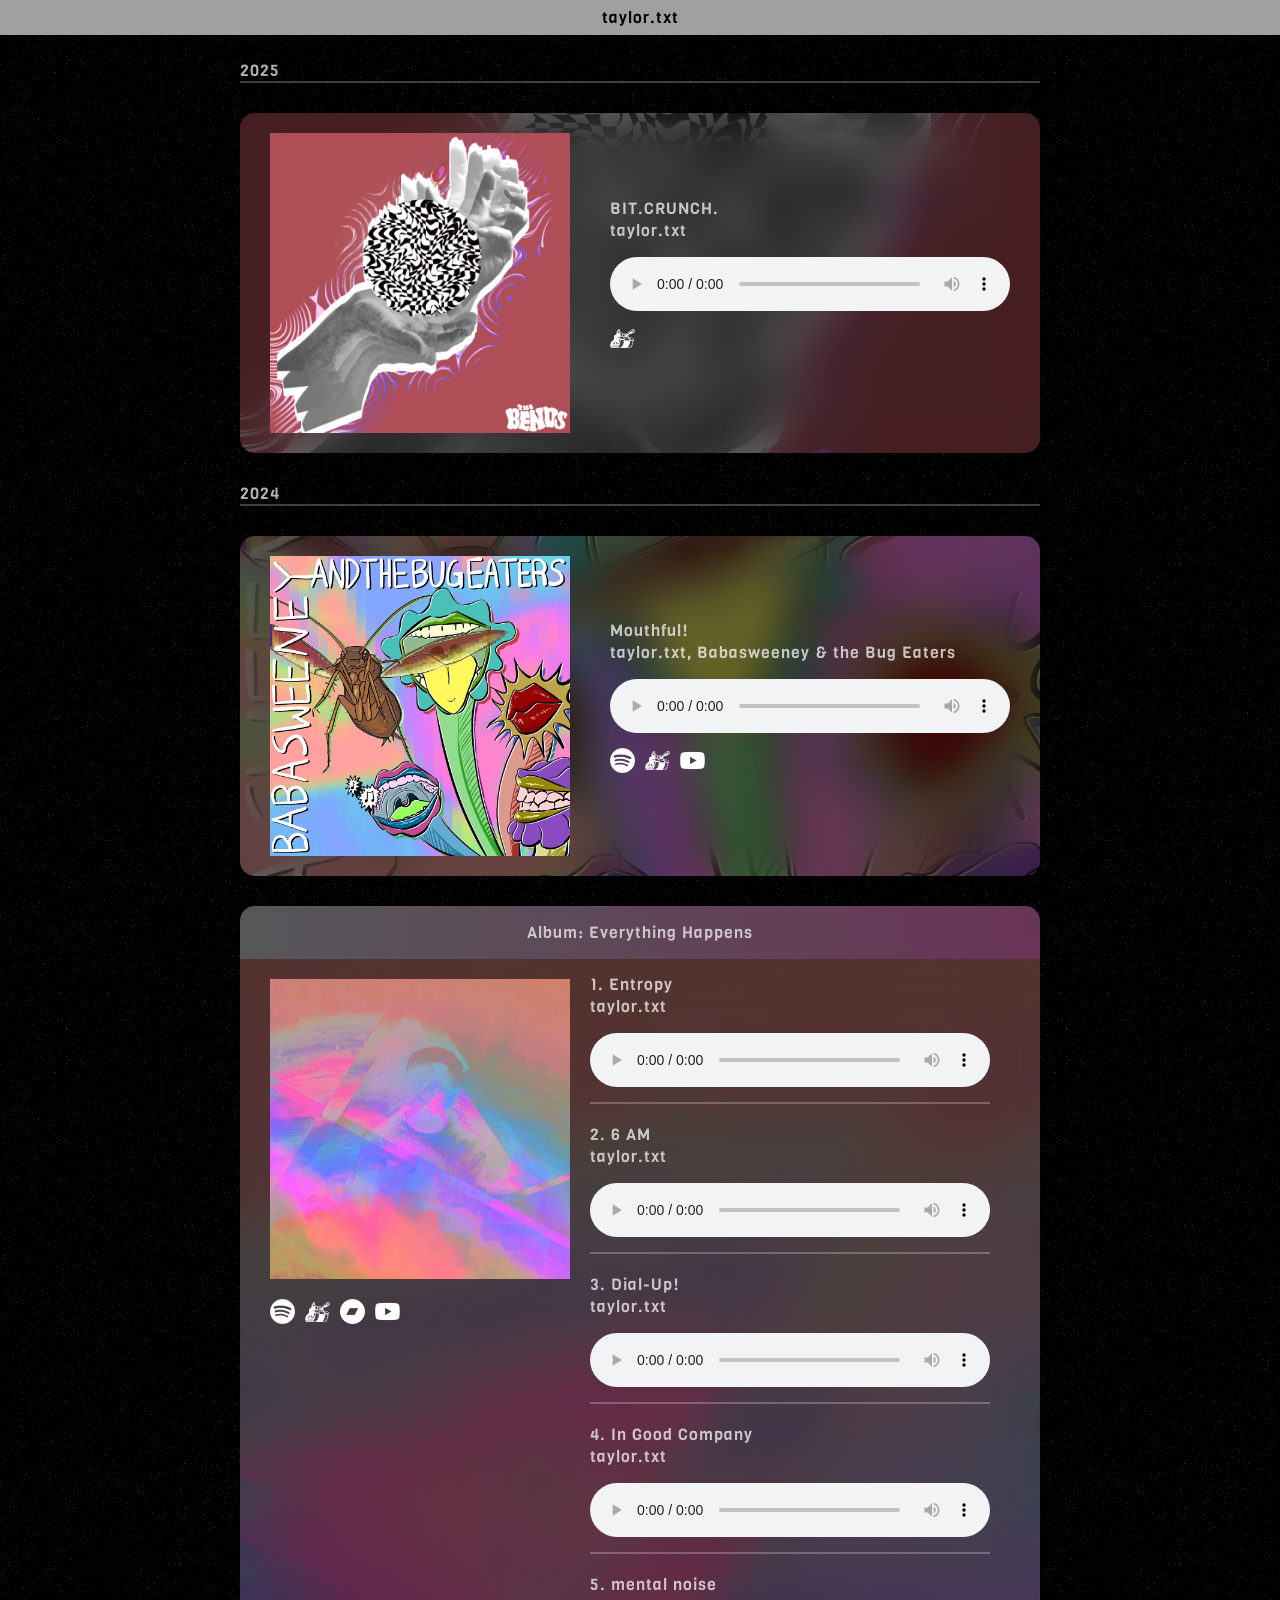
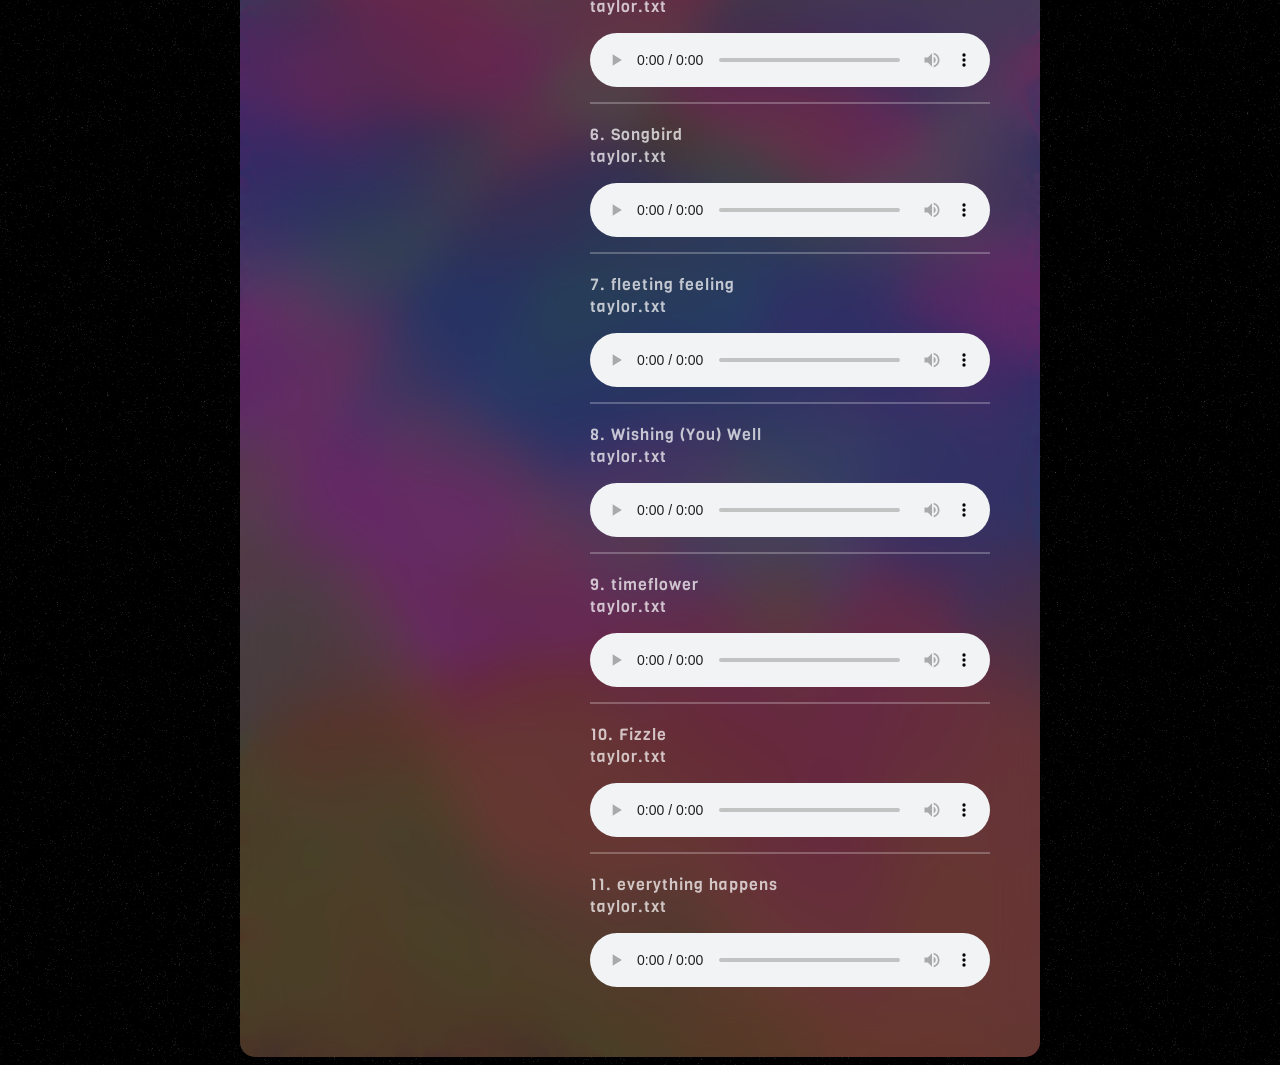
==== index.html @ 04b3d935 "Initial push" ====
<!DOCTYPE html>
<html>
  <head>
    <meta charset="utf-8">
    <title>taylor.txt</title>
    <link href="main.css" rel="stylesheet">
    <link rel="icon" href="images/roachcartoon.png" type="image/x-icon">
  </head>
  <body>
    <article class="header-style">
      <p class="header-text">taylor.txt</p>
    </article>
    <div class="container"></div>

    <div class="container">
      <article class="year-index">2025</article>
    </div>

    <div class="container">
      <article class="bitcrunch">
        <article class="blur">
          <article class="paragraph">
            <img src="images/The_Bends_orb_test_red.png" class="cover">
          </article>

          <article class="paragraph">
            <p class="paragraph-text">BIT.CRUNCH.</p>
            <p class="paragraph-text">taylor.txt</p>
            <audio controls class="audio-module">
              <source src="audio_examples/1463838_BITCRUNCH.mp3" type="audio/mpeg" >
              Your browser does not support the audio element.
            </audio>
            <article class="links">
              <a href="https://www.newgrounds.com/audio/listen/1463838"><img src="images/newgrounds.png" class="logo newgrounds"></a>
            </article>
          </article>
        </article>
      </article>
    </div>

    <div class="container">
      <article class="year-index">2024</article>
    </div>

    <div class="container">
      <article class="mouthful">
        <article class="blur">
          <article class="paragraph">
            <img src="images/babasweeny.png" class="cover">
          </article>

          <article class="paragraph">
            <p class="paragraph-text">Mouthful!</p>
            <p class="paragraph-text">taylor.txt, Babasweeney & the Bug Eaters</p>
            <audio controls class="audio-module">
              <source src="audio_examples/Mouthful.mp3" type="audio/mpeg" >
              Your browser does not support the audio element.
            </audio>
            <article class="links">
              <a href="https://open.spotify.com/track/1qKCwi9tAZkAjLVULuh86g?si=be2162e97aa0405a"><img src="images/spotify.png" class="logo"></a>
              <a href="https://www.newgrounds.com/audio/listen/1369835"><img src="images/newgrounds.png" class="logo newgrounds"></a>
              <a href="https://www.youtube.com/watch?v=sHS77WkV168&ab_channel=RoachBoarderProductions"><img src="images/youtube.png" class="logo"></a>
            </article>
          </article>
        </article>
      </article>
    </div>

    <div class="ac-container">
      <article class="everything-happens">
        <article class="light-blur">
          <p>Album: Everything Happens</p>
        </article>
        <article class="blur">
          <article>
            <article class="album-cover">
              <img src="images/everything happens.jpg" class="cover">
            </article>
            <article class="links">
              <a href="https://open.spotify.com/album/0vAtO4slXTKOozFwTltehq?si=IHJ-_UzASoK75sSZ0vxkoA"><img src="images/spotify.png" class="logo"></a>
              <a href="https://www.newgrounds.com/audio/listen/1317420"><img src="images/newgrounds.png" class="logo newgrounds"></a>
              <a href="https://taylor-txt.bandcamp.com/album/everything-happens"><img src="images/bandcamp.png" class="logo"></a>
              <a href="https://www.youtube.com/watch?v=dkNdezNLzds&list=OLAK5uy_kvpY8RTob9sV9rEingVXrX-GRbf1f-2v8&ab_channel=taylor.txt-Topic"><img src="images/youtube.png" class="logo"></a>
            </article>
          </article>

          <!-- Song 1 -->
          <article class="album-paragraph">
            <article class="album-song">
              <p class="paragraph-text">1. Entropy</p>
              <p class="paragraph-text">taylor.txt</p>
              <audio controls class="audio-module">
                <source src="audio_examples/1317420_Entropy(1).mp3" type="audio/mpeg" >
                Your browser does not support the audio element.
              </audio>
            </article>

            <!-- Song 2 -->
            <article class="album-song">
              <p class="paragraph-text">2. 6 AM</p>
              <p class="paragraph-text">taylor.txt</p>
              <audio controls class="audio-module">
                <source src="audio_examples/1369372_6-AM.mp3" type="audio/mpeg" >
                Your browser does not support the audio element.
              </audio>
            </article>

            <!-- Song 3 -->
            <article class="album-song">
              <p class="paragraph-text">3. Dial-Up!</p>
              <p class="paragraph-text">taylor.txt</p>
              <audio controls class="audio-module">
                <source src="audio_examples/1369373_Dial-Up.mp3" type="audio/mpeg" >
                Your browser does not support the audio element.
              </audio>
            </article>

            <!-- Song 4 -->
            <article class="album-song">
              <p class="paragraph-text">4. In Good Company</p>
              <p class="paragraph-text">taylor.txt</p>
              <audio controls class="audio-module">
                <source src="audio_examples/1369700_Songbird.mp3" type="audio/mpeg" >
                Your browser does not support the audio element.
              </audio>
            </article>

            <!-- Song 5 -->
            <article class="album-song">
              <p class="paragraph-text">5. mental noise</p>
              <p class="paragraph-text">taylor.txt</p>
              <audio controls class="audio-module">
                <source src="audio_examples/1369375_mental-noise.mp3" type="audio/mpeg" >
                Your browser does not support the audio element.
              </audio>
            </article>

            <!-- Song 6 -->
            <article class="album-song">
              <p class="paragraph-text">6. Songbird</p>
              <p class="paragraph-text">taylor.txt</p>
              <audio controls class="audio-module">
                <source src="audio_examples/1369700_Songbird.mp3" type="audio/mpeg" >
                Your browser does not support the audio element.
              </audio>
            </article>

            <!-- Song 7 -->
            <article class="album-song">
              <p class="paragraph-text">7. fleeting feeling</p>
              <p class="paragraph-text">taylor.txt</p>
              <audio controls class="audio-module">
                <source src="audio_examples/1369704_fleeting-feeling(1).mp3" type="audio/mpeg" >
                Your browser does not support the audio element.
              </audio>
            </article>

            <!-- Song 8 -->
            <article class="album-song">
              <p class="paragraph-text">8. Wishing (You) Well</p>
              <p class="paragraph-text">taylor.txt</p>
              <audio controls class="audio-module">
                <source src="audio_examples/1369709_Wishing-You-Well.mp3" type="audio/mpeg" >
                Your browser does not support the audio element.
              </audio>
            </article>

            <!-- Song 9 -->
            <article class="album-song">
              <p class="paragraph-text">9. timeflower</p>
              <p class="paragraph-text">taylor.txt</p>
              <audio controls class="audio-module">
                <source src="audio_examples/1369711_timeflower.mp3" type="audio/mpeg" >
                Your browser does not support the audio element.
              </audio>
            </article>

            <!-- Song 10 -->
            <article class="album-song">
              <p class="paragraph-text">10. Fizzle</p>
              <p class="paragraph-text">taylor.txt</p>
              <audio controls class="audio-module">
                <source src="audio_examples/1369714_Fizzle.mp3" type="audio/mpeg" >
                Your browser does not support the audio element.
              </audio>
            </article>

            <!-- Song 11 -->
            <article class="album-song-end">
              <p class="paragraph-text">11. everything happens</p>
              <p class="paragraph-text">taylor.txt</p>
              <audio controls class="audio-module">
                <source src="audio_examples/1369715_everything-happens(1).mp3" type="audio/mpeg" >
                Your browser does not support the audio element.
              </audio>
            </article>
          </article>
        </article>
      </article>
    </div>

  </body>

  <div id="audio-gradient-overlay" aria-hidden="true"></div>

  <!-- RAINBOW BG SCRIPT -->
  <script>
    (function () {
      const overlay = document.getElementById('audio-gradient-overlay');
      const players = Array.from(document.querySelectorAll('audio'));
      const playing = new Set();

      function update() {
        if (playing.size > 0) {
          document.body.classList.add('is-playing');
          overlay.classList.add('on');
        } else {
          document.body.classList.remove('is-playing');
          overlay.classList.remove('on');
        }
      }

      players.forEach(a => {
        a.addEventListener('play', () => {
          players.forEach(b => { if (b !== a && !b.paused) b.pause(); });
          playing.add(a);
          update();
        });
        a.addEventListener('playing', () => { playing.add(a); update(); });
        a.addEventListener('pause',   () => { playing.delete(a); update(); });
        a.addEventListener('ended',   () => { playing.delete(a); update(); });
        a.addEventListener('abort',   () => { playing.delete(a); update(); });
        a.addEventListener('emptied', () => { playing.delete(a); update(); });
      });
    }());
  </script>

  <!-- EQUALIZER SCRIPT -->
  <script>
    (function () {
      const players = Array.from(document.querySelectorAll('audio'));
      const graphs = new Map();

      players.forEach(a => {
        const host =
          a.closest('.album-song, .album-song-end') || a.closest('.blur');

        if (!host) return;

        const eq = document.createElement('div');
        eq.className = 'eq-stack';
        for (let i = 0; i < 5; i++) {
          const bar = document.createElement('div');
          bar.className = 'eq-bar';
          eq.appendChild(bar);
        }
        host.appendChild(eq);

        graphs.set(a, { eq, bars: Array.from(eq.children), raf: null });
      });

      function ensureGraph(audio) {
        const g = graphs.get(audio);
        if (!g) return null;
        if (g.ac) return g;

        const ac = new (window.AudioContext || window.webkitAudioContext)();
        const src = ac.createMediaElementSource(audio);
        const analyser = ac.createAnalyser();
        analyser.fftSize = 512;
        const data = new Uint8Array(analyser.frequencyBinCount);

        src.connect(analyser);
        analyser.connect(ac.destination);

        Object.assign(g, { ac, src, analyser, data, levels: new Float32Array(5).fill(0) });
        return g;
      }

      function bandRanges(binCount, sampleRate = 44100) {

        const hzPerBin = (sampleRate / 2) / binCount;
        const stops = [60, 250, 500, 2000, 6000, 16000];
        const idx = stops.map(hz => Math.min(binCount - 1, Math.max(0, Math.round(hz / hzPerBin))));
        const ranges = [];
        for (let i = 0; i < 5; i++) ranges.push([idx[i], idx[i + 1]]);
        return ranges;
      }

      function startEQ(audio) {
        graphs.forEach((g, a) => {
          if (a !== audio) stopEQ(a, true);
        });

        const g = ensureGraph(audio);
        if (!g) return;

        const { ac, analyser, data, eq, bars } = g;
        if (ac.state === 'suspended') ac.resume().catch(() => {});

        eq.classList.add('on');

        const ranges = bandRanges(analyser.frequencyBinCount, ac.sampleRate);
        const maxWidth = parseFloat(getComputedStyle(eq).width) || 160;

        cancelAnimationFrame(g.raf);
        const smooth = g.levels;

        function draw() {
          analyser.getByteFrequencyData(data);

          for (let i = 0; i < 5; i++) {
            const [s, e] = ranges[i];
            let sum = 0;
            for (let k = s; k < e; k++) sum += data[k];
            const avg = sum / Math.max(1, (e - s));
            const level = avg / 255;

            const smoothed = smooth[i] = smooth[i] * 0.8 + level * 0.2;
            bars[i].style.width = (smoothed * maxWidth) + 'px';
          }

          g.raf = requestAnimationFrame(draw);
        }

        draw();
      }

      function stopEQ(audio, soft = false) {
        const g = graphs.get(audio);
        if (!g) return;
        cancelAnimationFrame(g.raf);
        g.raf = null;

        if (soft) {
          g.bars.forEach(b => { b.style.transition = 'width .2s ease'; b.style.width = '0px'; });
          setTimeout(() => g.bars.forEach(b => (b.style.transition = '')), 220);
        } else {
          g.bars.forEach(b => (b.style.width = '0px'));
        }
        g.eq.classList.remove('on');
      }

      players.forEach(a => {
        a.addEventListener('play', () => startEQ(a));
        a.addEventListener('playing', () => startEQ(a));
        a.addEventListener('pause', () => stopEQ(a, true));
        a.addEventListener('ended', () => stopEQ(a, true));
        a.addEventListener('abort', () => stopEQ(a, true));
        a.addEventListener('emptied', () => stopEQ(a, true));
      });
    })();
  </script>
</html>
---- main.css ----
@font-face {
  font-family: "VigaRegular";
  src: url('fonts/Viga-Regular.ttf') format('truetype');
  font-weight: normal;
  font-style: normal;
}

body {
  background-image: url('images/noise-big.png');
  font-family: "VigaRegular", sans-serif;
  font-weight: 400;
  font-style: bold;
  letter-spacing: 1px;
}

audio {
  width: 400px;
}

.header-style {
  background-image: linear-gradient(90deg,rgb(160, 160, 160), rgb(160, 160, 160));
  position: fixed;
  z-index: 1;
  display: flex;
  flex-direction: column;
  justify-content: center;
  align-items: center;
  width: 100vw;
  height: 35px;
  margin-left: -8px;
  margin-top: -30px;
}

.year-index {
  color: rgba(255,255,255,0.7);
  width: 75%;
  max-width: 800px;
  border-bottom: 2px solid rgba(255, 255, 255, 0.247);
}

.container {
  margin-top: 30px;
  width: 100%;
  display: flex;
  justify-content: center;
  align-items: center;
}

.mouthful {
  background:
    linear-gradient(rgba(0, 0, 0, 0.6), rgba(0, 0, 0, 0.6)),
    url('images/babasweeny.png');
  background-size: cover;
  background-position-y: 50%;
  width: 75%;
  max-width: 800px;
  border-radius: 15px;
  transition: background 0.5s ease;
}

.mouthful:hover {
  background: linear-gradient(rgba(0, 0, 0, 0.9), rgba(0, 0, 0, 0.9)),;
}

.bitcrunch {
  background:
    linear-gradient(rgba(0, 0, 0, 0.6), rgba(0, 0, 0, 0.6)),
    url('images/The_Bends_orb_test_red.png');
  background-size: cover;
  background-position-y: 50%;
  width: 75%;
  max-width: 800px;
  border-radius: 15px;
}

.bitcrunch:hover {
  background:
    linear-gradient(rgba(0, 0, 0, 0.8), rgba(0, 0, 0, 0.8)),
}

.everything-happens {
  background:
    linear-gradient(rgba(0, 0, 0, 0.6), rgba(0, 0, 0, 0.6)),
    url('images/everything\ happens.jpg');
  background-size: cover;
  background-position-y: 50%;
  width: 75%;
  max-width: 800px;
  border-radius: 15px;
}

.blur {
  backdrop-filter: blur(20px);
  padding-left: 30px;
  padding-right: 30px;
  display: flex;
  justify-content: center;
  border: 0px;
  border-radius: 15px;
}

.light-blur {
  background:
    linear-gradient(90deg,rgba(103, 237, 255, 0.2), rgba(200, 62, 255, 0.2));
  backdrop-filter: blur(20px);
  padding-left: 30px;
  padding-right: 30px;
  display: flex;
  justify-content: center;
  align-items: center;
  color: rgba(255,255,255,0.7);
  border: 0px;
  border-top-left-radius: 15px;
  border-top-right-radius: 15px;
}

.paragraph {
  margin: 20px;
  display: flex;
  flex-direction:column;
  justify-content: center;
}

.ac-container {
  margin-top: 30px;
  width: 100%;
  display: flex;
  justify-content: center;
}

.album-paragraph {
  margin: 20px;
  margin-top: 30px;
  display: flex;
  flex-direction: column;
}

.album-song {
  border-bottom: 2px solid rgba(255, 255, 255, 0.247);
  padding-bottom: 10px;
  margin-bottom: 35px;
}

.album-song-end {
  padding-bottom: 10px;
  margin-bottom: 35px;
}

.album-cover {
  margin-top: 20px;
  align-items: flex-start;
}

.cover {
  width: 300px;
  height: 300px;
}

.paragraph-text {
  margin-top: -15px;
  color: rgba(255, 255, 255, 0.719);
}

.header-text {
  color: black;
}

.links {
  display: flex;
  flex-direction: row;
}

.logo {
  margin-top: 15px;
  margin-right: 10px;
  width: 25px;
}

.newgrounds {
  margin-top: 18px;
}

#audio-gradient-overlay {
  --period: 3600px;
  position: fixed;
  inset: 0;
  pointer-events: none;
  z-index: -1;
  opacity: 0;
  transition: opacity 1s ease;
  mix-blend-mode: normal;

  background: repeating-linear-gradient(
    to left,
    hsla(  0, 100%, 60%, 0.15)    0px,
    hsla( 10, 100%, 60%, 0.15)  100px,
    hsla( 20, 100%, 60%, 0.15)  200px,
    hsla( 30, 100%, 60%, 0.15)  300px,
    hsla( 40, 100%, 60%, 0.15)  400px,
    hsla( 50, 100%, 60%, 0.15)  500px,
    hsla( 60, 100%, 60%, 0.15)  600px,
    hsla( 70, 100%, 60%, 0.15)  700px,
    hsla( 80, 100%, 60%, 0.15)  800px,
    hsla( 90, 100%, 60%, 0.15)  900px,
    hsla(100, 100%, 60%, 0.15) 1000px,
    hsla(110, 100%, 60%, 0.15) 1100px,
    hsla(120, 100%, 60%, 0.15) 1200px,
    hsla(130, 100%, 60%, 0.15) 1300px,
    hsla(140, 100%, 60%, 0.15) 1400px,
    hsla(150, 100%, 60%, 0.15) 1500px,
    hsla(160, 100%, 60%, 0.15) 1600px,
    hsla(170, 100%, 60%, 0.15) 1700px,
    hsla(180, 100%, 60%, 0.15) 1800px,
    hsla(190, 100%, 60%, 0.15) 1900px,
    hsla(200, 100%, 60%, 0.15) 2000px,
    hsla(210, 100%, 60%, 0.15) 2100px,
    hsla(220, 100%, 65%, 0.15) 2200px,
    hsla(230, 100%, 65%, 0.15) 2300px,
    hsla(240, 100%, 65%, 0.15) 2400px,
    hsla(250, 100%, 65%, 0.15) 2500px,
    hsla(260, 100%, 65%, 0.15) 2600px,
    hsla(270, 100%, 65%, 0.15) 2700px,
    hsla(280, 100%, 65%, 0.15) 2800px,
    hsla(290, 100%, 65%, 0.15) 2900px,
    hsla(300, 100%, 65%, 0.15) 3000px,
    hsla(310, 100%, 65%, 0.15) 3100px,
    hsla(320, 100%, 65%, 0.15) 3200px,
    hsla(330, 100%, 65%, 0.15) 3300px,
    hsla(340, 100%, 60%, 0.15) 3400px,
    hsla(350, 100%, 60%, 0.15) 3500px,
    hsla(  0, 100%, 60%, 0.15) 3600px
  );

  background-size: var(--period) 100%;
  background-position: 0 50%;
  animation: rainbow-slide 12s linear infinite paused;
}

#audio-gradient-overlay.on {
  opacity: .5;
  animation-play-state: running;
}

@keyframes rainbow-slide {
  from { background-position: 0 50%; }
  to   { background-position: calc(1 * var(--period)) 50%; }
}

.blur,
.album-song,
.album-song-end {
  position: relative;
}

.album-song .eq-stack,
.album-song-end .eq-stack {
  right: -190px;
  top: 50%;
  transform: translateY(-50%);
  width: 140px;
}

.eq-stack {
  position: absolute;
  right: -160px;
  top: 50%;
  transform: translateY(-50%);
  display: flex;
  flex-direction: column;
  gap: 8px;
  width: 160px;
  pointer-events: none;
  opacity: 0;
  transition: opacity .3s ease;
}
.eq-stack.on { opacity: 1; }

.eq-bar {
  height: 8px;
  width: 0;
  border-top-right-radius: 999px;
  border-bottom-right-radius: 999px;
  background: rgba(255,255,255,0.4);
  box-shadow: 0 0 8px rgba(255,255,255,.15);
}
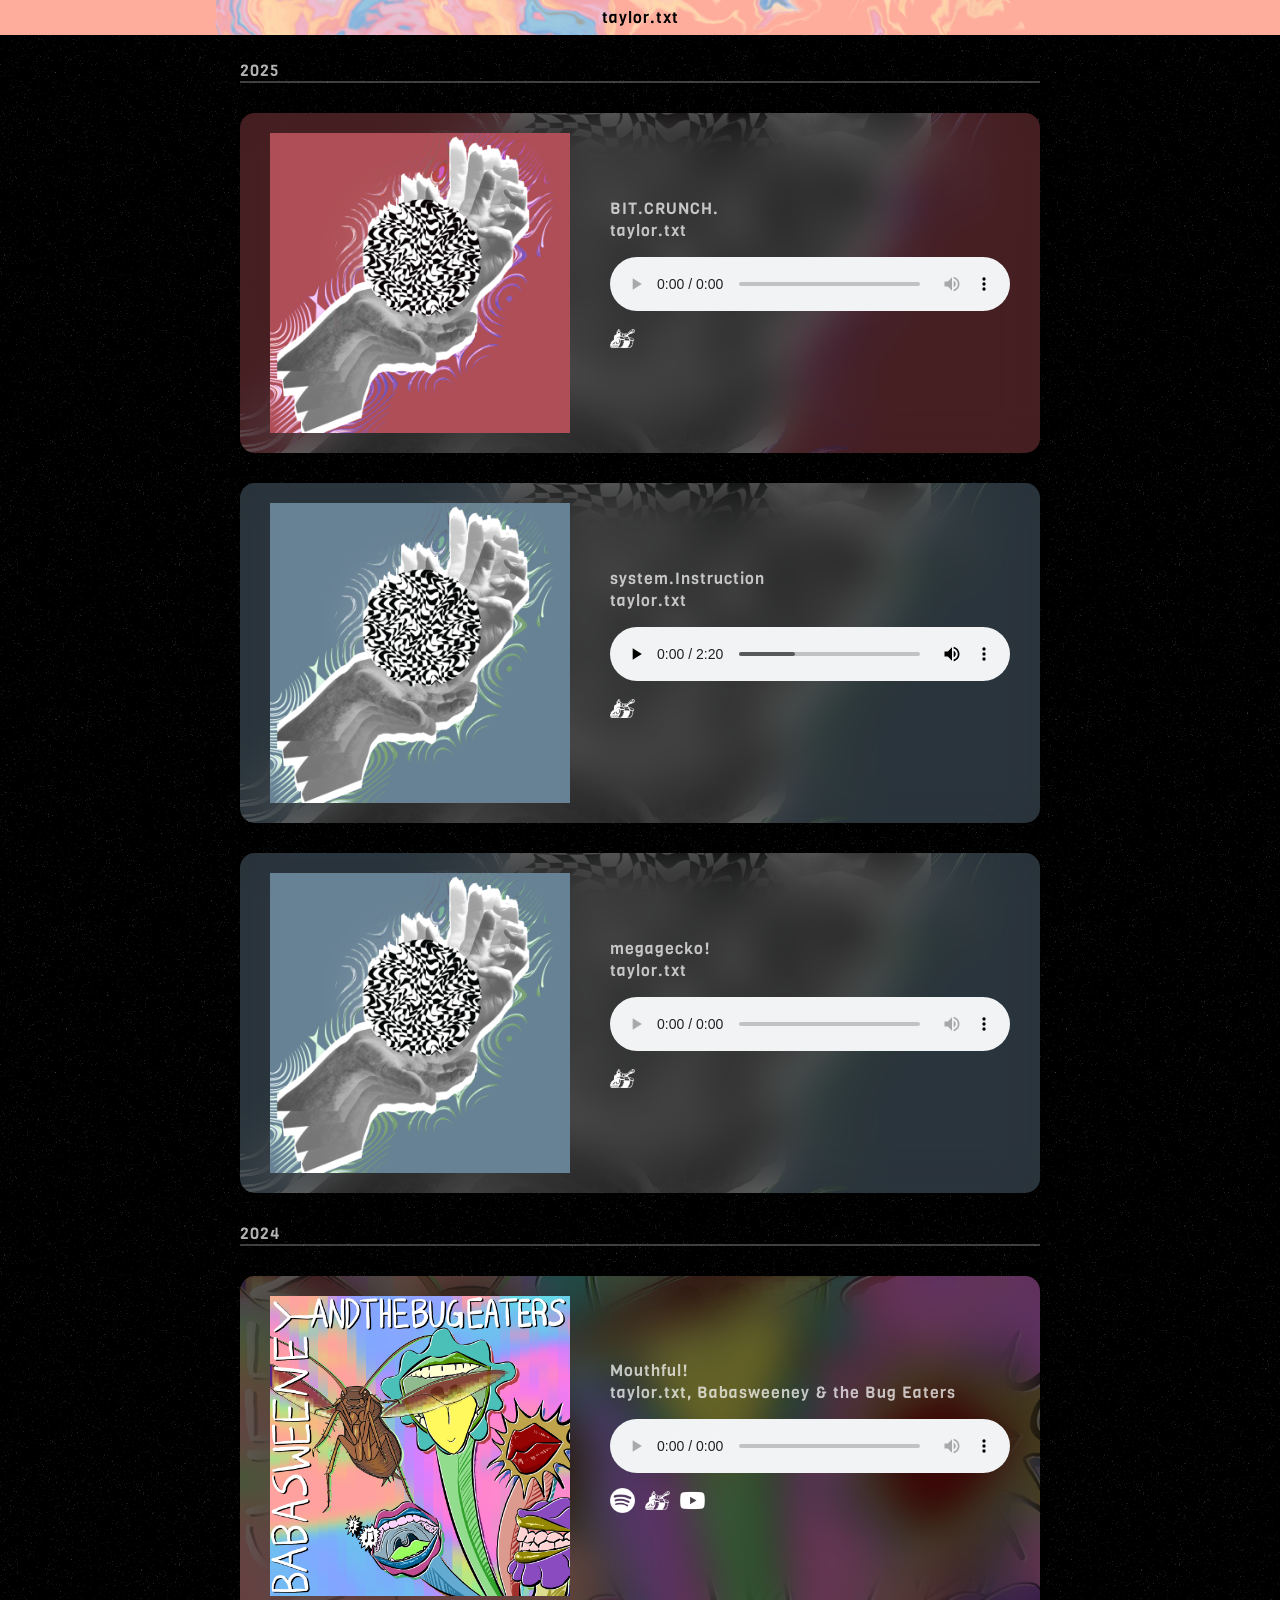
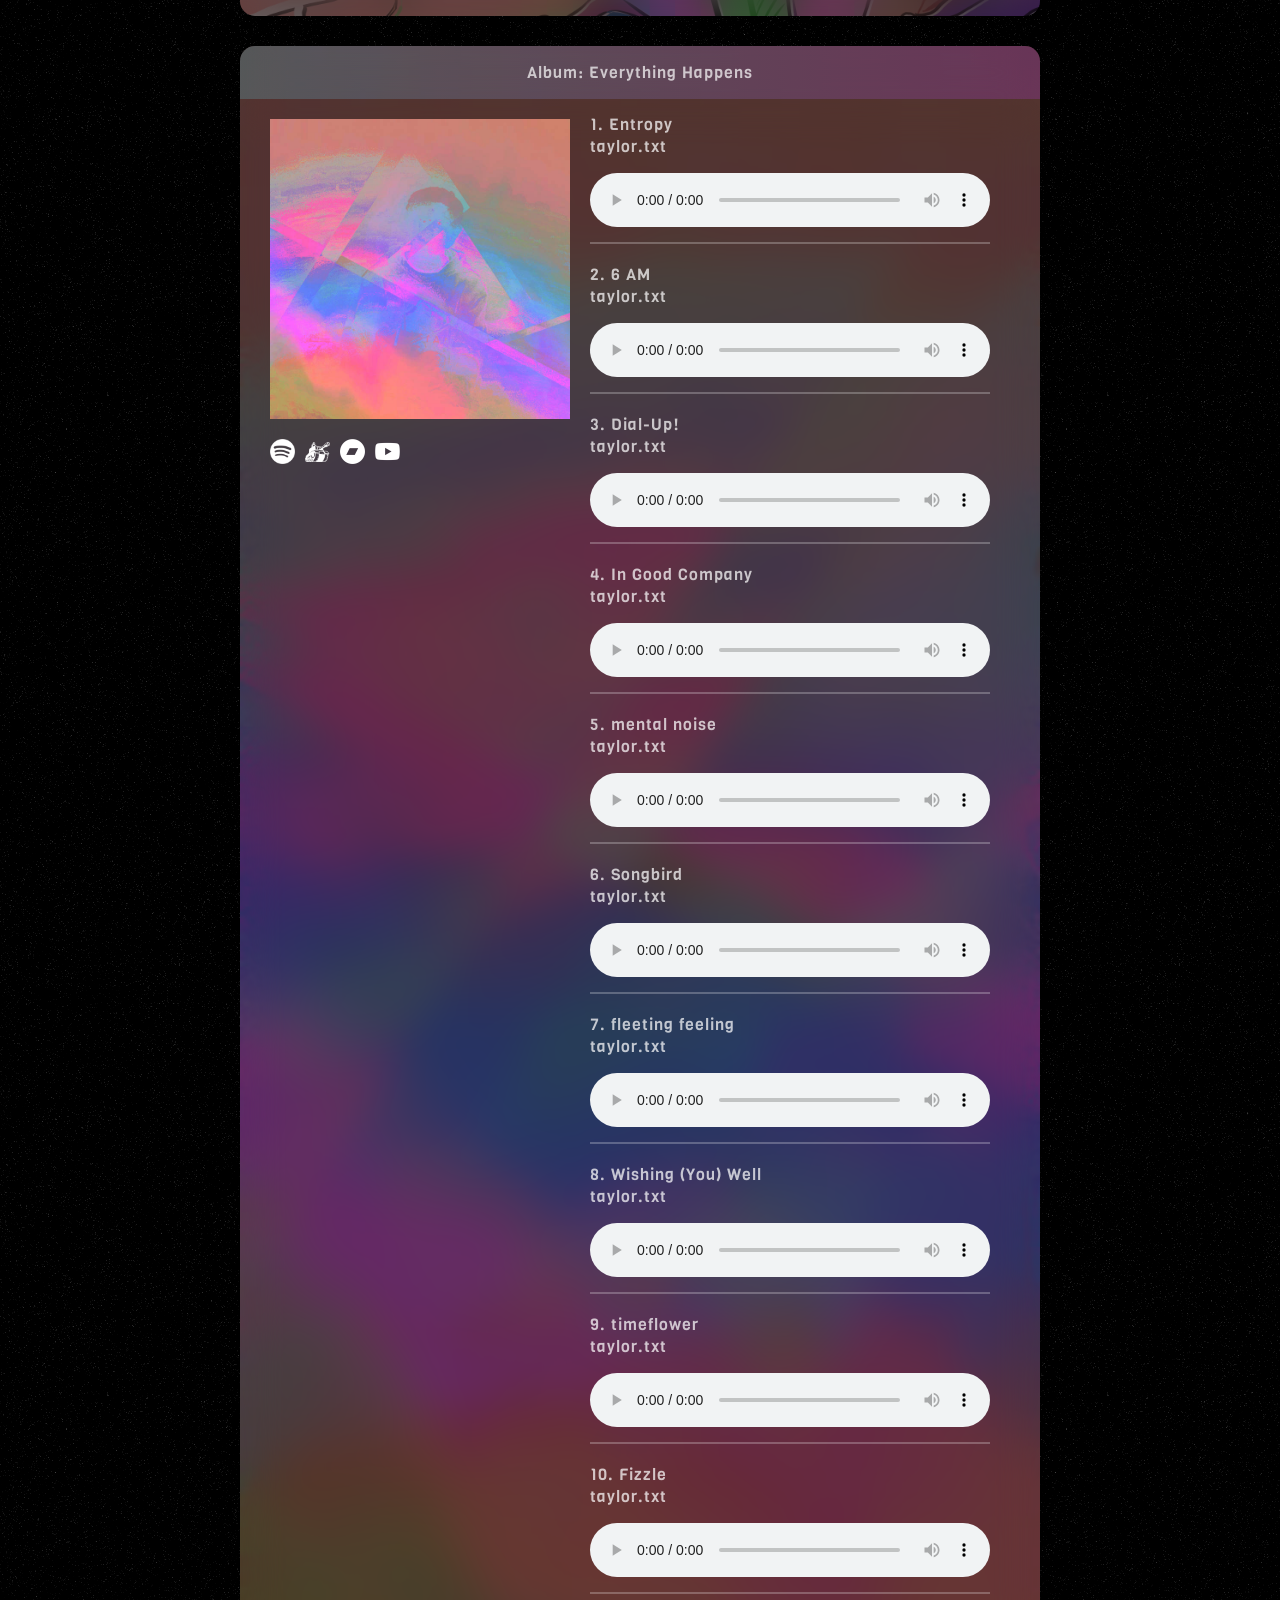
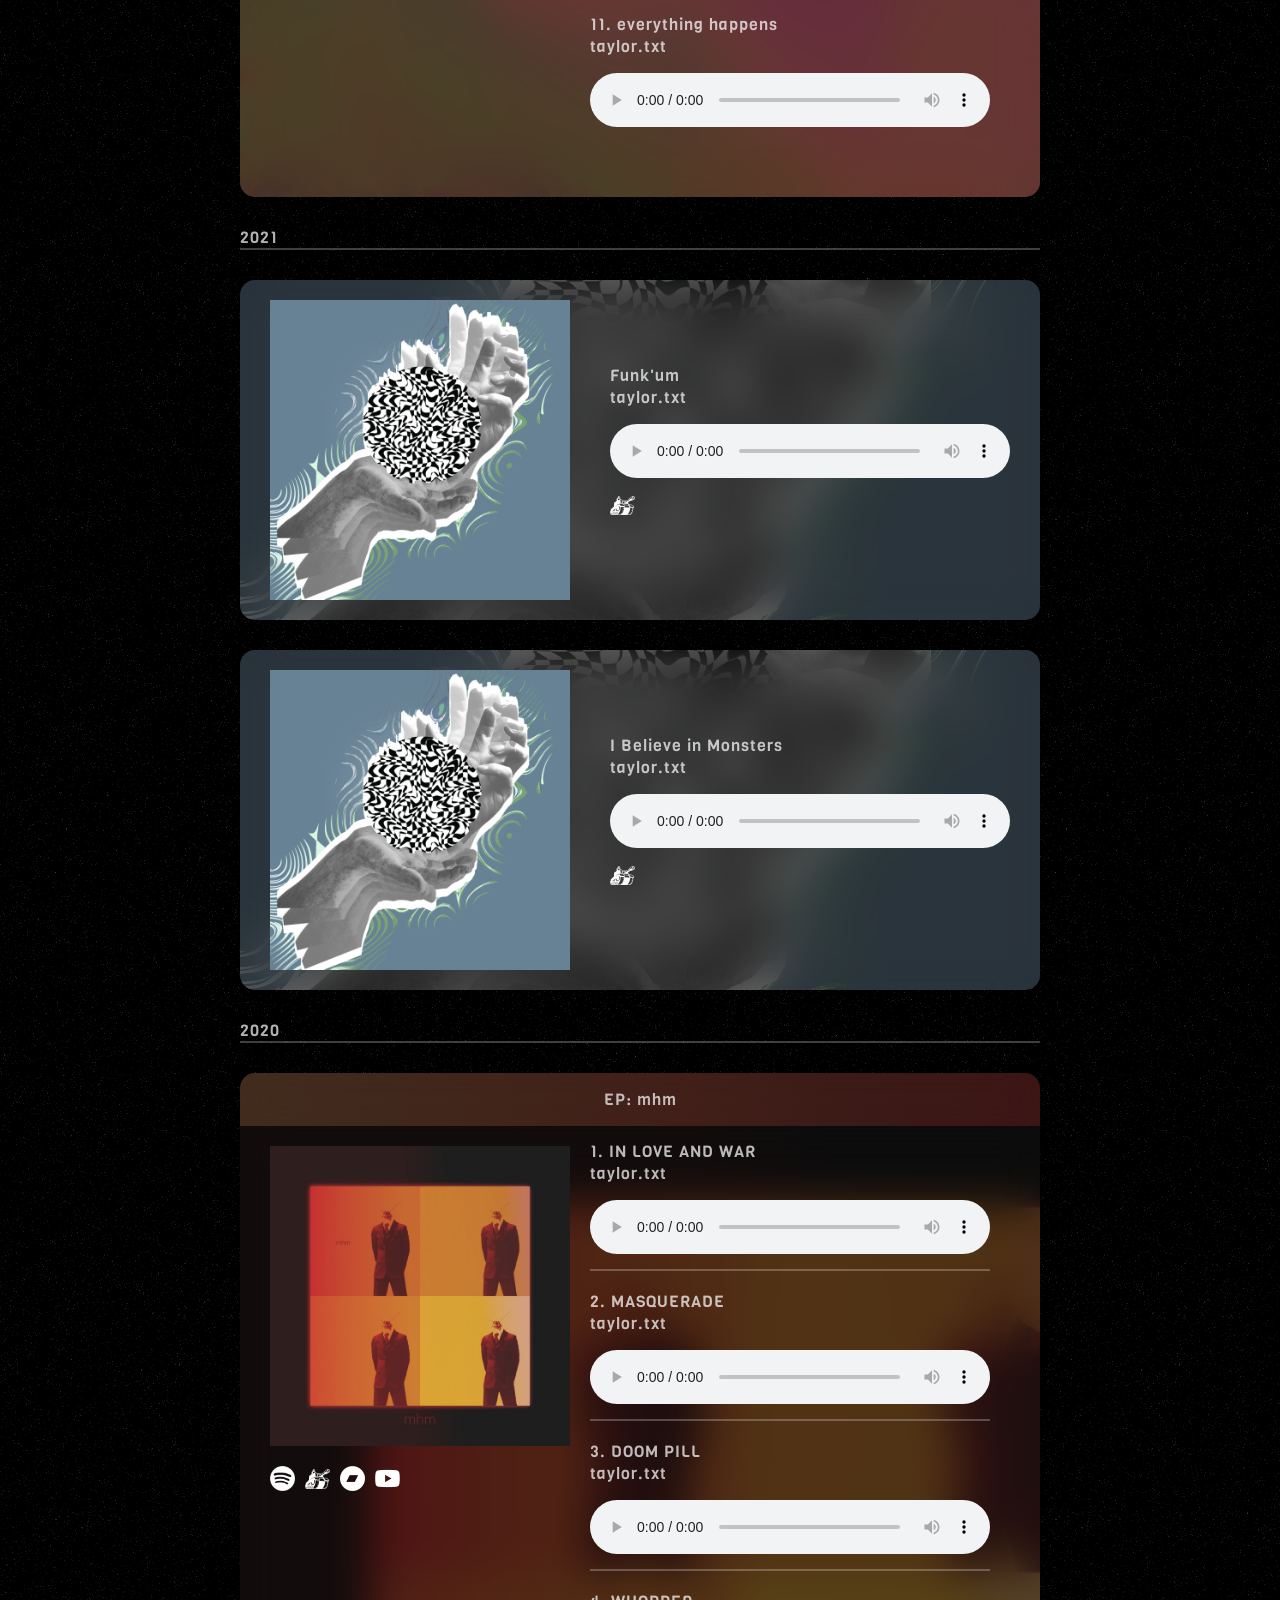
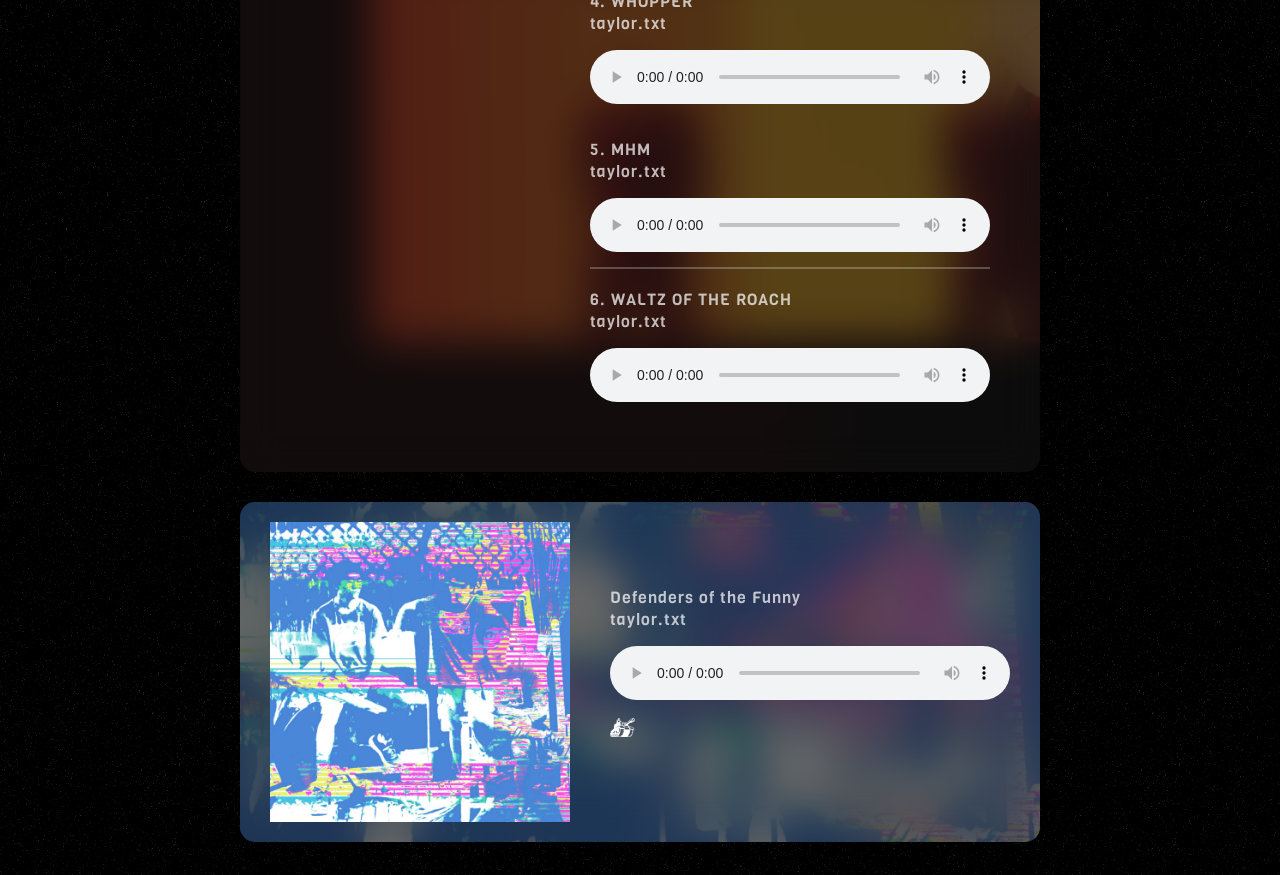
==== commit 034bba80: "finished adding songs" ====
--- a/index.html
+++ b/index.html
@@ -39,6 +39,50 @@
     </div>
 
     <div class="container">
+      <article class="system-instruction">
+        <article class="blur">
+          <article class="paragraph">
+            <img src="images/The_Bends_orb_test.png" class="cover">
+          </article>
+
+          <article class="paragraph">
+            <p class="paragraph-text">system.Instruction</p>
+            <p class="paragraph-text">taylor.txt</p>
+            <audio controls class="audio-module">
+              <source src="audio_examples/1455423_systemInstruction-NGUAC-20.mp3" type="audio/mpeg" >
+              Your browser does not support the audio element.
+            </audio>
+            <article class="links">
+              <a href="https://www.newgrounds.com/audio/listen/1455423"><img src="images/newgrounds.png" class="logo newgrounds"></a>
+            </article>
+          </article>
+        </article>
+      </article>
+    </div>
+
+    <div class="container">
+      <article class="megagecko">
+        <article class="blur">
+          <article class="paragraph">
+            <img src="images/The_Bends_orb_test.png" class="cover">
+          </article>
+
+          <article class="paragraph">
+            <p class="paragraph-text">megagecko!</p>
+            <p class="paragraph-text">taylor.txt</p>
+            <audio controls class="audio-module">
+              <source src="audio_examples/1407292_megagecko.mp3" type="audio/mpeg" >
+              Your browser does not support the audio element.
+            </audio>
+            <article class="links">
+              <a href="https://www.newgrounds.com/audio/listen/1407292"><img src="images/newgrounds.png" class="logo newgrounds"></a>
+            </article>
+          </article>
+        </article>
+      </article>
+    </div>
+
+    <div class="container">
       <article class="year-index">2024</article>
     </div>
 
@@ -68,7 +112,7 @@
 
     <div class="ac-container">
       <article class="everything-happens">
-        <article class="light-blur">
+        <article class="light-blur-eh">
           <p>Album: Everything Happens</p>
         </article>
         <article class="blur">
@@ -193,6 +237,163 @@
                 <source src="audio_examples/1369715_everything-happens(1).mp3" type="audio/mpeg" >
                 Your browser does not support the audio element.
               </audio>
+            </article>
+          </article>
+        </article>
+      </article>
+    </div>
+
+    <div class="container">
+      <article class="year-index">2021</article>
+    </div>
+
+    <div class="container">
+      <article class="system-instruction">
+        <article class="blur">
+          <article class="paragraph">
+            <img src="images/The_Bends_orb_test.png" class="cover">
+          </article>
+
+          <article class="paragraph">
+            <p class="paragraph-text">Funk'um</p>
+            <p class="paragraph-text">taylor.txt</p>
+            <audio controls class="audio-module">
+              <source src="audio_examples/1074618_Funkum.mp3" type="audio/mpeg" >
+              Your browser does not support the audio element.
+            </audio>
+            <article class="links">
+              <a href="https://www.newgrounds.com/audio/listen/1074618"><img src="images/newgrounds.png" class="logo newgrounds"></a>
+            </article>
+          </article>
+        </article>
+      </article>
+    </div>
+
+    <div class="container">
+      <article class="system-instruction">
+        <article class="blur">
+          <article class="paragraph">
+            <img src="images/The_Bends_orb_test.png" class="cover">
+          </article>
+
+          <article class="paragraph">
+            <p class="paragraph-text">I Believe in Monsters</p>
+            <p class="paragraph-text">taylor.txt</p>
+            <audio controls class="audio-module">
+              <source src="audio_examples/1067498_I-Believe-in-Monsters.mp3" type="audio/mpeg" >
+              Your browser does not support the audio element.
+            </audio>
+            <article class="links">
+              <a href="https://www.newgrounds.com/audio/listen/1067498"><img src="images/newgrounds.png" class="logo newgrounds"></a>
+            </article>
+          </article>
+        </article>
+      </article>
+    </div>
+
+    <div class="container">
+      <article class="year-index">2020</article>
+    </div>
+
+    <div class="ac-container">
+      <article class="mhm">
+        <article class="light-blur-mhm">
+          <p>EP: mhm</p>
+        </article>
+        <article class="blur">
+          <article>
+            <article class="album-cover">
+              <img src="images/mhm.jpg" class="cover">
+            </article>
+            <article class="links">
+              <a href="https://open.spotify.com/album/3uSZ3JoBhIsfV3m5Zqygrp?si=gCegRIbuSWepjzy8C--ZlA"><img src="images/spotify.png" class="logo"></a>
+              <a href="https://www.newgrounds.com/audio/listen/934054"><img src="images/newgrounds.png" class="logo newgrounds"></a>
+              <a href="https://taylor-txt.bandcamp.com/album/mhm"><img src="images/bandcamp.png" class="logo"></a>
+              <a href="www.youtube.com/watch?v=AVcmy2VKDG0&list=OLAK5uy_laum6QFuE2WOdC3O7ubmOfNHQCNFpkUa0&ab_channel=taylor.txt-Topic"><img src="images/youtube.png" class="logo"></a>
+            </article>
+          </article>
+
+          <!-- Song 1 -->
+          <article class="album-paragraph">
+            <article class="album-song">
+              <p class="paragraph-text">1. IN LOVE AND WAR</p>
+              <p class="paragraph-text">taylor.txt</p>
+              <audio controls class="audio-module">
+                <source src="audio_examples/934054_IN-LOVE-AND-WAR.mp3" type="audio/mpeg" >
+                Your browser does not support the audio element.
+              </audio>
+            </article>
+
+            <!-- Song 2 -->
+            <article class="album-song">
+              <p class="paragraph-text">2. MASQUERADE</p>
+              <p class="paragraph-text">taylor.txt</p>
+              <audio controls class="audio-module">
+                <source src="audio_examples/916723_MASQUERADE.mp3" type="audio/mpeg" >
+                Your browser does not support the audio element.
+              </audio>
+            </article>
+
+            <!-- Song 3 -->
+            <article class="album-song">
+              <p class="paragraph-text">3. DOOM PILL</p>
+              <p class="paragraph-text">taylor.txt</p>
+              <audio controls class="audio-module">
+                <source src="audio_examples/916275_DOOM-PILL.mp3" type="audio/mpeg" >
+                Your browser does not support the audio element.
+              </audio>
+            </article>
+
+            <!-- Song 4 -->
+            <article class="album-song-end">
+              <p class="paragraph-text">4. WHOPPER</p>
+              <p class="paragraph-text">taylor.txt</p>
+              <audio controls class="audio-module">
+                <source src="audio_examples/904641_Hamburger-Song-Remix.mp3" type="audio/mpeg" >
+                Your browser does not support the audio element.
+              </audio>
+            </article>
+
+            <!-- Song 5 -->
+            <article class="album-song">
+              <p class="paragraph-text">5. MHM</p>
+              <p class="paragraph-text">taylor.txt</p>
+              <audio controls class="audio-module">
+                <source src="audio_examples/915557_MHM.mp3" type="audio/mpeg" >
+                Your browser does not support the audio element.
+              </audio>
+            </article>
+
+            <!-- Song 6 -->
+            <article class="album-song-end">
+              <p class="paragraph-text">6. WALTZ OF THE ROACH</p>
+              <p class="paragraph-text">taylor.txt</p>
+              <audio controls class="audio-module">
+                <source src="audio_examples/915377_WALTZ-OF-THE-ROACH.mp3" type="audio/mpeg" >
+                Your browser does not support the audio element.
+              </audio>
+            </article>
+          </article>
+        </article>
+      </article>
+    </div>
+
+    <div class="container">
+      <article class="defenders-of-the-funny">
+        <article class="blur">
+          <article class="paragraph">
+            <img src="images/dof.jpg" class="cover">
+          </article>
+
+          <article class="paragraph">
+            <p class="paragraph-text">Defenders of the Funny</p>
+            <p class="paragraph-text">taylor.txt</p>
+            <audio controls class="audio-module">
+              <source src="audio_examples/907858_Defenders-of-the-Funny.mp3" type="audio/mpeg" >
+              Your browser does not support the audio element.
+            </audio>
+            <article class="links">
+              <a href="https://www.newgrounds.com/audio/listen/907858"><img src="images/newgrounds.png" class="logo newgrounds"></a>
             </article>
           </article>
         </article>
--- a/main.css
+++ b/main.css
@@ -11,6 +11,7 @@
   font-weight: 400;
   font-style: bold;
   letter-spacing: 1px;
+  padding-bottom: 25px;
 }
 
 audio {
@@ -18,7 +19,8 @@
 }
 
 .header-style {
-  background-image: linear-gradient(90deg,rgb(160, 160, 160), rgb(160, 160, 160));
+  background-image: url('images/banner-9177.png');
+  background-size: cover;
   position: fixed;
   z-index: 1;
   display: flex;
@@ -73,6 +75,28 @@
   border-radius: 15px;
 }
 
+.system-instruction {
+  background:
+    linear-gradient(rgba(0, 0, 0, 0.6), rgba(0, 0, 0, 0.6)),
+    url('images/The_Bends_orb_test.png');
+  background-size: cover;
+  background-position-y: 50%;
+  width: 75%;
+  max-width: 800px;
+  border-radius: 15px;
+}
+
+.megagecko {
+  background:
+    linear-gradient(rgba(0, 0, 0, 0.6), rgba(0, 0, 0, 0.6)),
+    url('images/The_Bends_orb_test.png');
+  background-size: cover;
+  background-position-y: 50%;
+  width: 75%;
+  max-width: 800px;
+  border-radius: 15px;
+}
+
 .bitcrunch:hover {
   background:
     linear-gradient(rgba(0, 0, 0, 0.8), rgba(0, 0, 0, 0.8)),
@@ -82,6 +106,28 @@
   background:
     linear-gradient(rgba(0, 0, 0, 0.6), rgba(0, 0, 0, 0.6)),
     url('images/everything\ happens.jpg');
+  background-size: cover;
+  background-position-y: 50%;
+  width: 75%;
+  max-width: 800px;
+  border-radius: 15px;
+}
+
+.mhm {
+  background:
+    linear-gradient(rgba(0, 0, 0, 0.6), rgba(0, 0, 0, 0.6)),
+    url('images/mhm.jpg');
+  background-size: cover;
+  background-position-y: 50%;
+  width: 75%;
+  max-width: 800px;
+  border-radius: 15px;
+}
+
+.defenders-of-the-funny {
+  background:
+    linear-gradient(rgba(0, 0, 0, 0.6), rgba(0, 0, 0, 0.6)),
+    url('images/dof.jpg');
   background-size: cover;
   background-position-y: 50%;
   width: 75%;
@@ -99,9 +145,24 @@
   border-radius: 15px;
 }
 
-.light-blur {
+.light-blur-eh {
   background:
     linear-gradient(90deg,rgba(103, 237, 255, 0.2), rgba(200, 62, 255, 0.2));
+  backdrop-filter: blur(20px);
+  padding-left: 30px;
+  padding-right: 30px;
+  display: flex;
+  justify-content: center;
+  align-items: center;
+  color: rgba(255,255,255,0.7);
+  border: 0px;
+  border-top-left-radius: 15px;
+  border-top-right-radius: 15px;
+}
+
+.light-blur-mhm {
+  background:
+    linear-gradient(90deg,rgba(255, 176, 103, 0.2), rgba(255, 62, 62, 0.2));
   backdrop-filter: blur(20px);
   padding-left: 30px;
   padding-right: 30px;
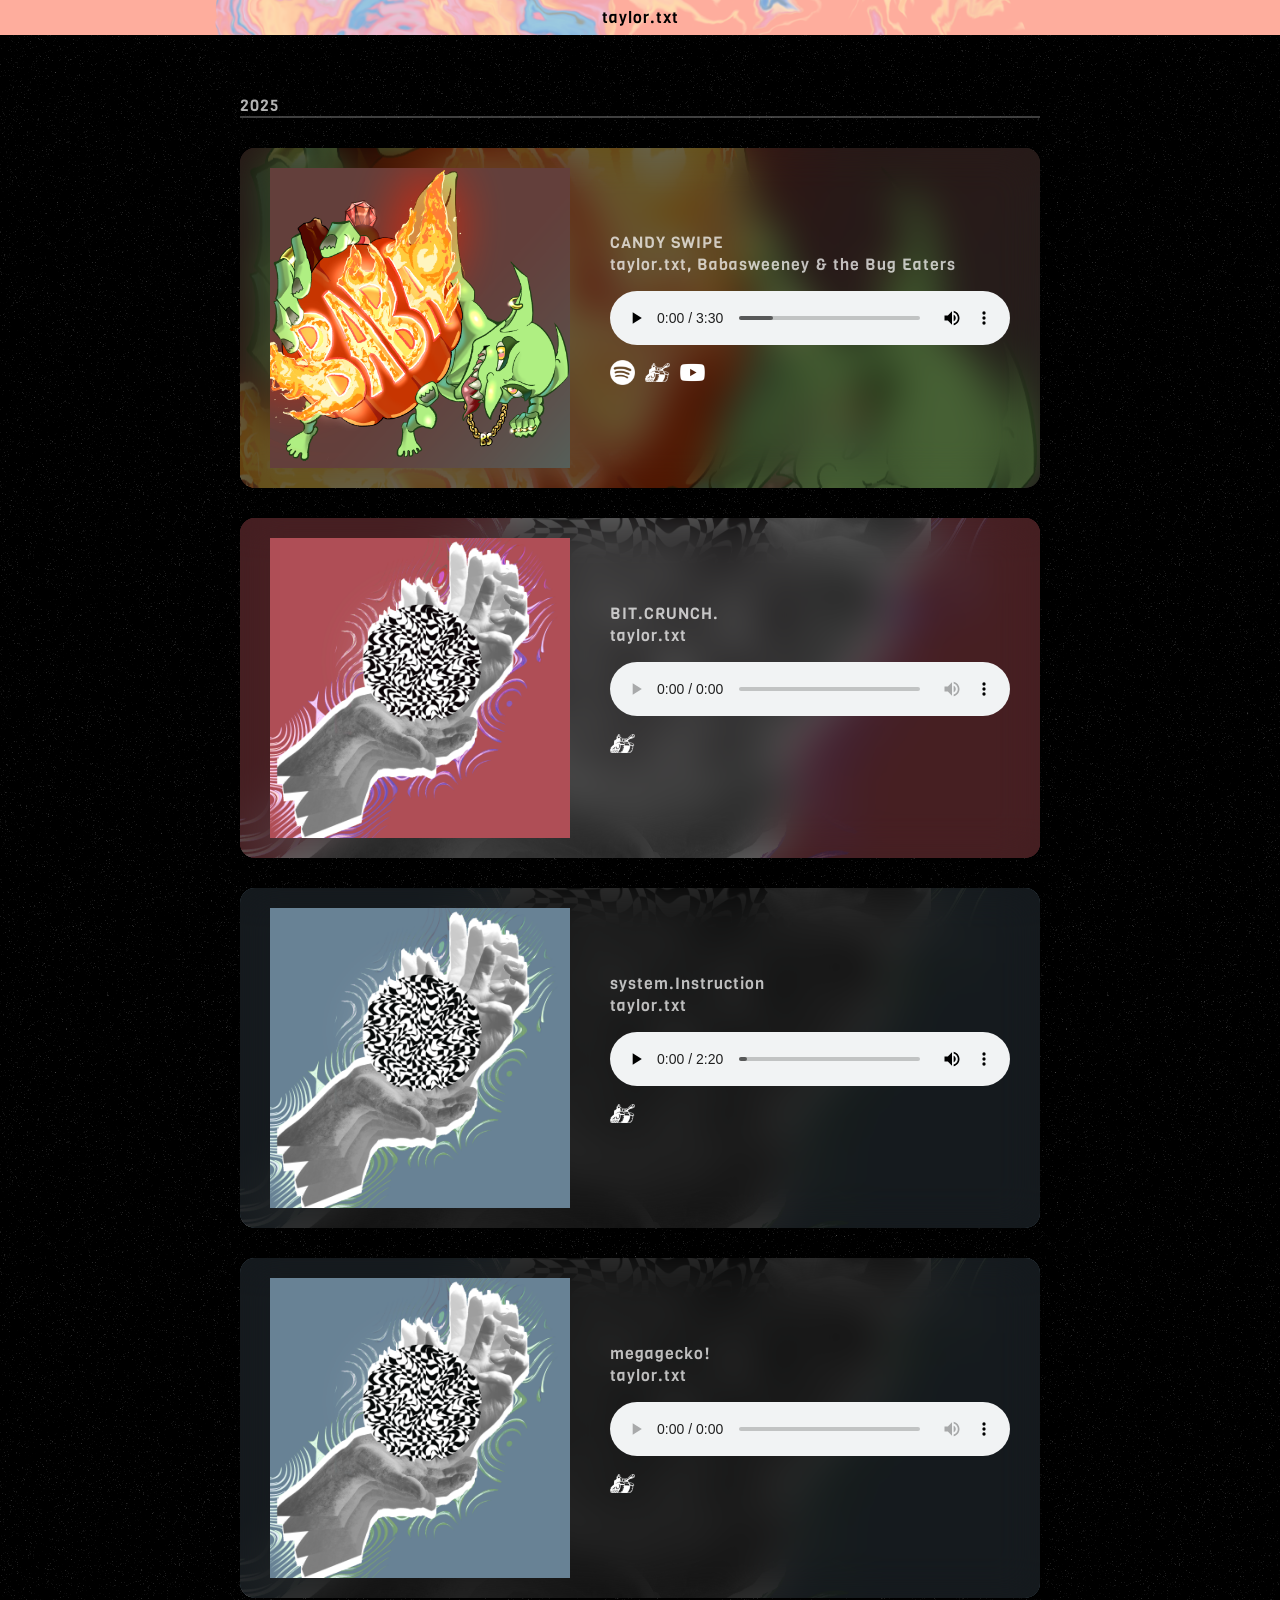
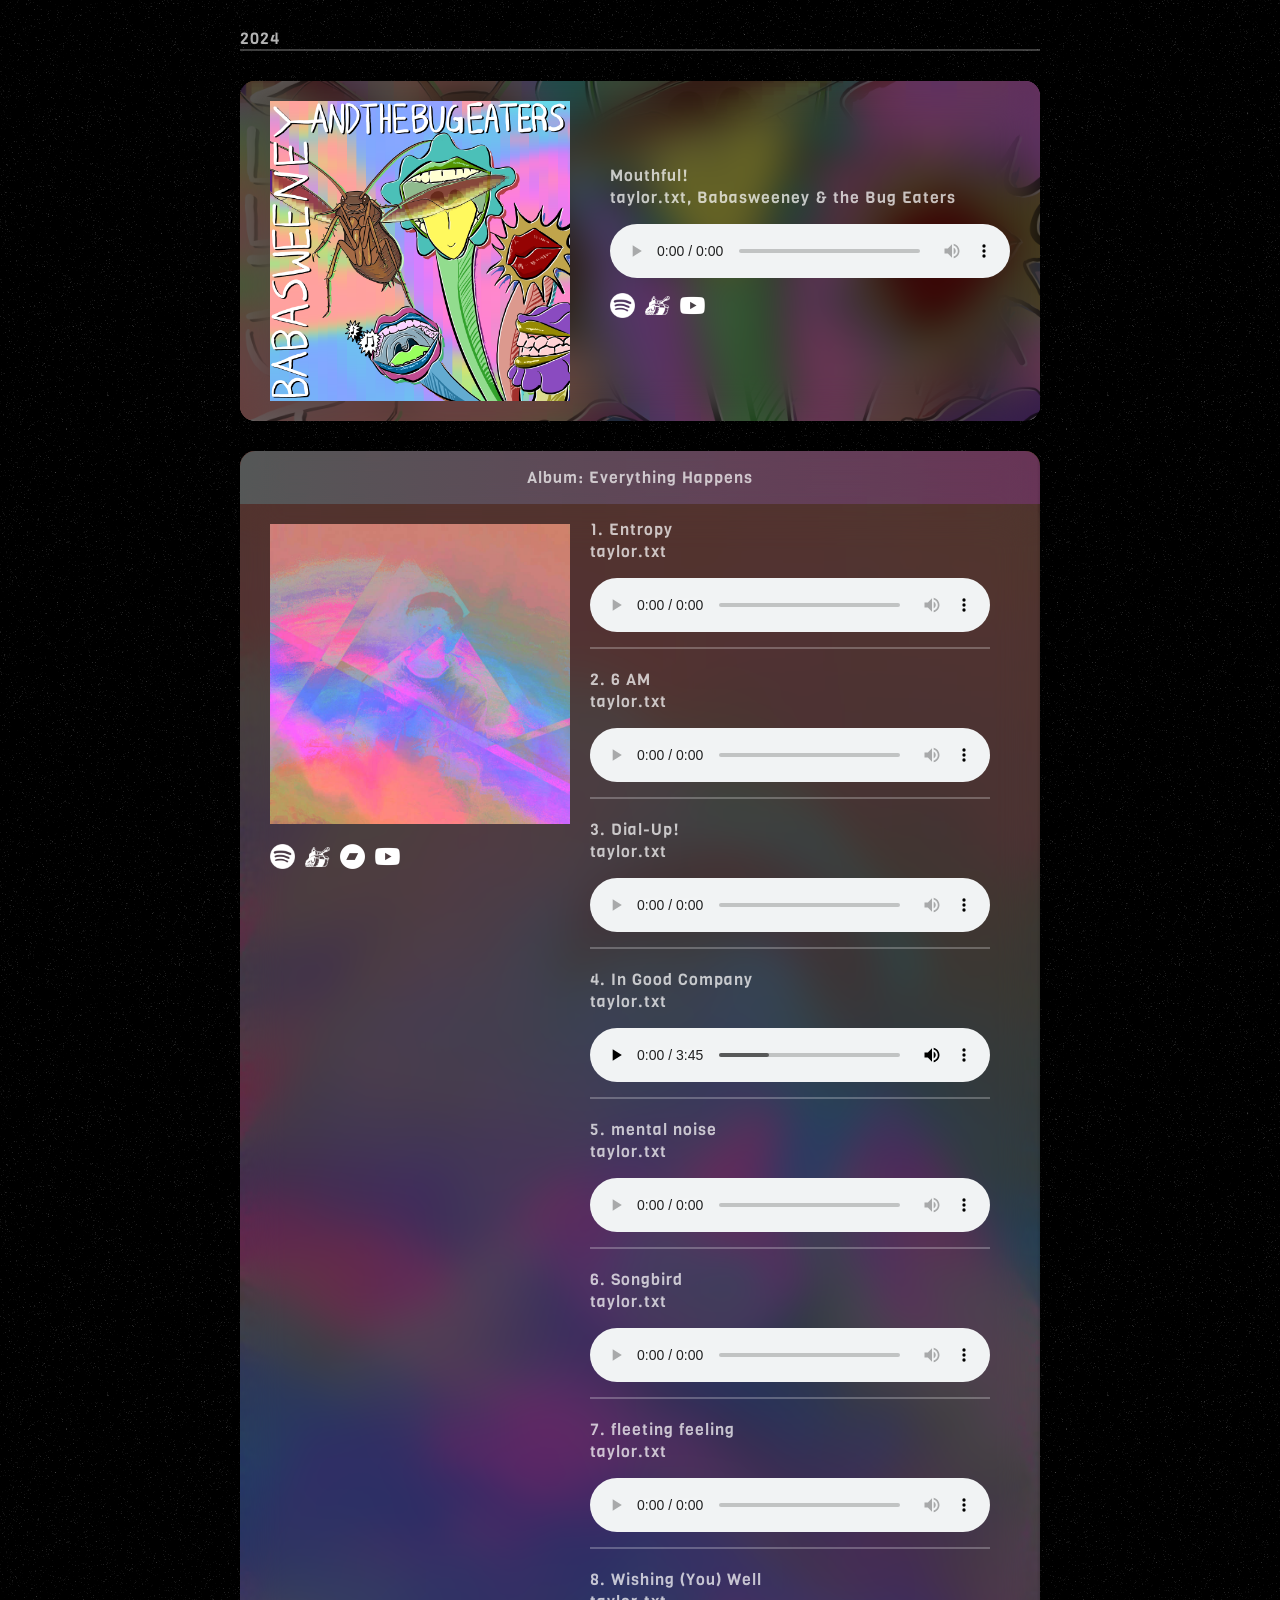
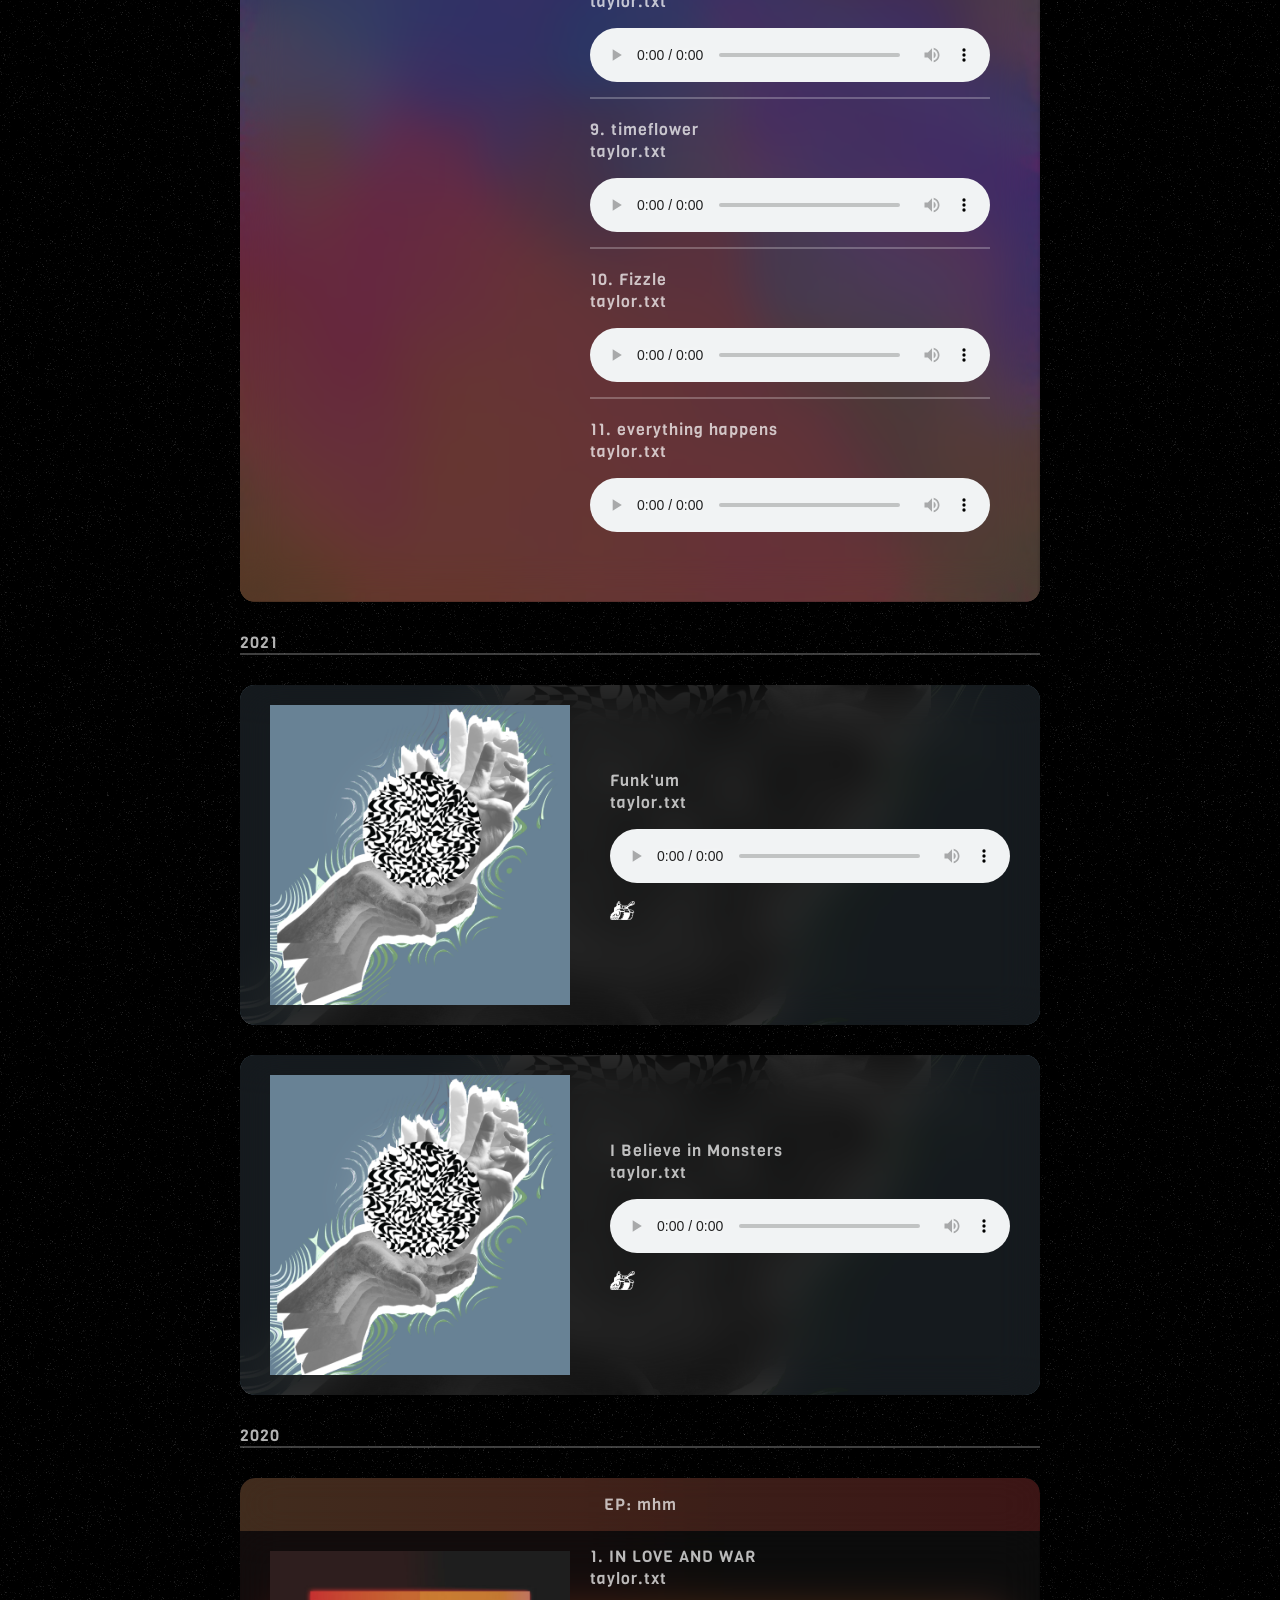
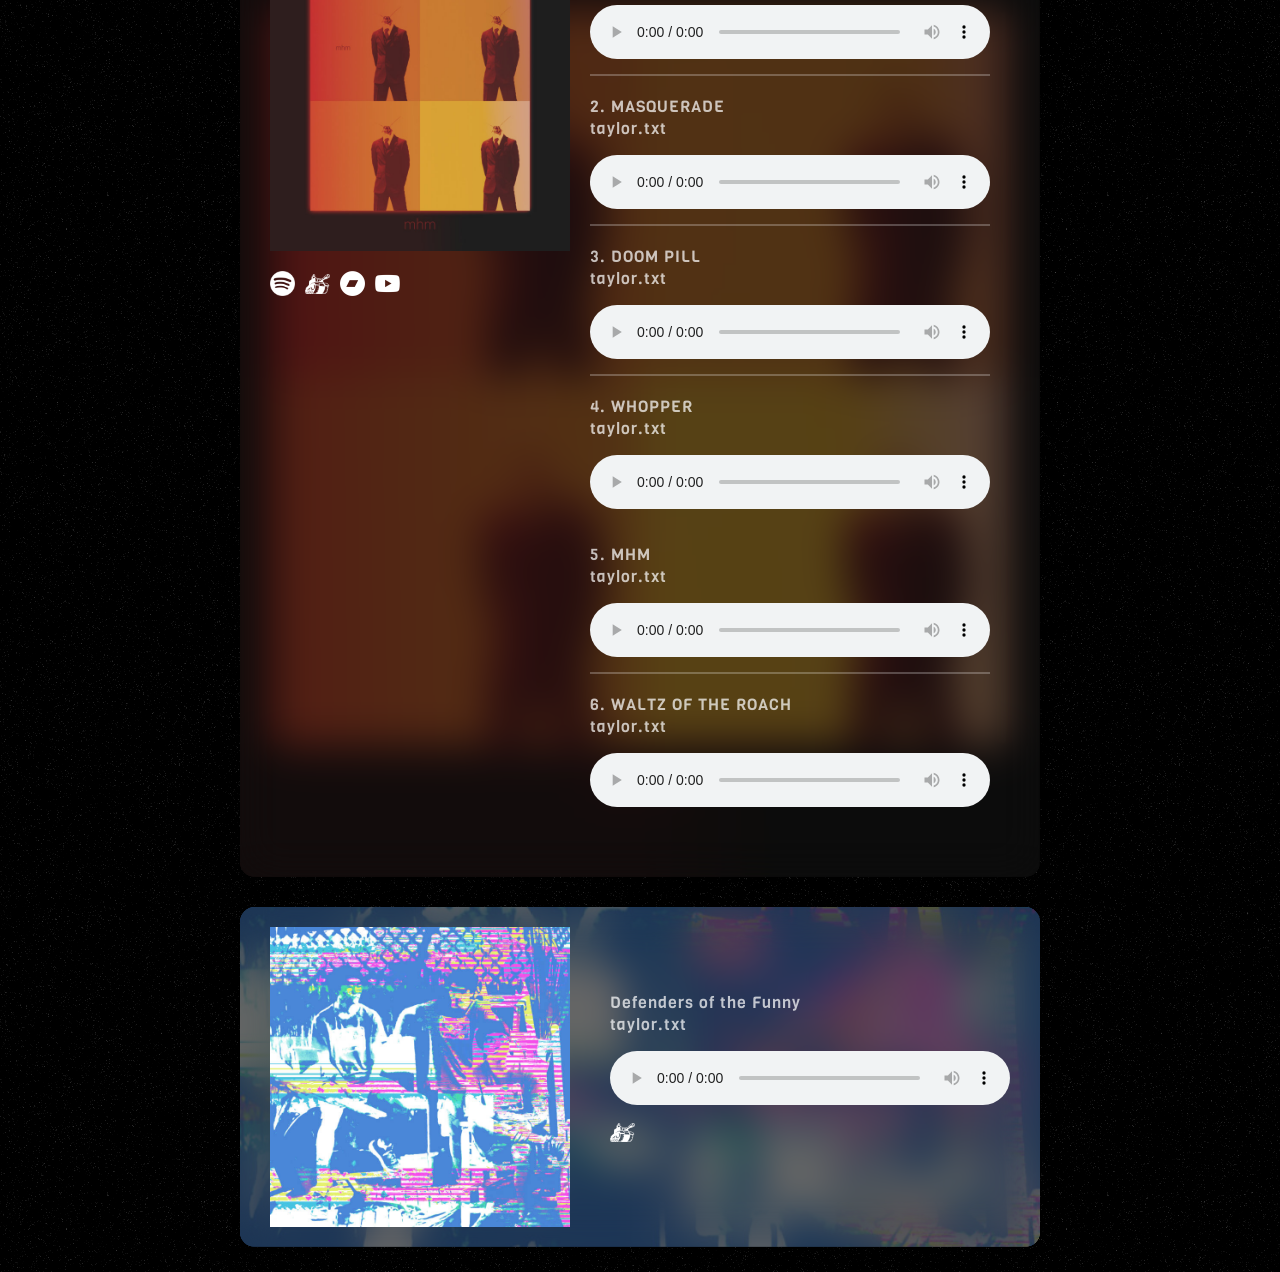
==== commit d0d9a5c6: "Update Discography Page Added clickable song cards, hover effects, changed EQ logic to allow for thi" ====
--- a/index.html
+++ b/index.html
@@ -17,6 +17,30 @@
     </div>
 
     <div class="container">
+      <article class="candy-swipe">
+        <article class="blur">
+          <article class="paragraph">
+            <img src="images/candyswipe.png" class="cover">
+          </article>
+
+          <article class="paragraph">
+            <p class="paragraph-text">CANDY SWIPE</p>
+            <p class="paragraph-text">taylor.txt, Babasweeney & the Bug Eaters</p>
+            <audio controls class="audio-module">
+              <source src="audio_examples/1484926_CANDY-SWIPE.mp3" type="audio/mpeg" >
+              Your browser does not support the audio element.
+            </audio>
+            <article class="links">
+              <a href="https://open.spotify.com/track/79Bwt5TbC572LEr93lqe9J?si=13f055d70f9d4358"><img src="images/spotify.png" class="logo"></a>
+              <a href="https://www.newgrounds.com/audio/listen/1484926"><img src="images/newgrounds.png" class="logo newgrounds"></a>
+              <a href="https://www.youtube.com/watch?v=Jm4rDA1jpoc"><img src="images/youtube.png" class="logo"></a>
+            </article>
+          </article>
+        </article>
+      </article>
+    </div>
+
+    <div class="container">
       <article class="bitcrunch">
         <article class="blur">
           <article class="paragraph">
@@ -164,7 +188,7 @@
               <p class="paragraph-text">4. In Good Company</p>
               <p class="paragraph-text">taylor.txt</p>
               <audio controls class="audio-module">
-                <source src="audio_examples/1369700_Songbird.mp3" type="audio/mpeg" >
+                <source src="audio_examples/1369374_In-Good-Company.mp3" type="audio/mpeg" >
                 Your browser does not support the audio element.
               </audio>
             </article>
@@ -309,7 +333,7 @@
               <a href="https://open.spotify.com/album/3uSZ3JoBhIsfV3m5Zqygrp?si=gCegRIbuSWepjzy8C--ZlA"><img src="images/spotify.png" class="logo"></a>
               <a href="https://www.newgrounds.com/audio/listen/934054"><img src="images/newgrounds.png" class="logo newgrounds"></a>
               <a href="https://taylor-txt.bandcamp.com/album/mhm"><img src="images/bandcamp.png" class="logo"></a>
-              <a href="www.youtube.com/watch?v=AVcmy2VKDG0&list=OLAK5uy_laum6QFuE2WOdC3O7ubmOfNHQCNFpkUa0&ab_channel=taylor.txt-Topic"><img src="images/youtube.png" class="logo"></a>
+              <a href="https://www.youtube.com/watch?v=AVcmy2VKDG0&list=OLAK5uy_laum6QFuE2WOdC3O7ubmOfNHQCNFpkUa0&ab_channel=taylor.txt-Topic"><img src="images/youtube.png" class="logo"></a>
             </article>
           </article>
 
@@ -404,152 +428,6 @@
 
   <div id="audio-gradient-overlay" aria-hidden="true"></div>
 
-  <!-- RAINBOW BG SCRIPT -->
-  <script>
-    (function () {
-      const overlay = document.getElementById('audio-gradient-overlay');
-      const players = Array.from(document.querySelectorAll('audio'));
-      const playing = new Set();
-
-      function update() {
-        if (playing.size > 0) {
-          document.body.classList.add('is-playing');
-          overlay.classList.add('on');
-        } else {
-          document.body.classList.remove('is-playing');
-          overlay.classList.remove('on');
-        }
-      }
-
-      players.forEach(a => {
-        a.addEventListener('play', () => {
-          players.forEach(b => { if (b !== a && !b.paused) b.pause(); });
-          playing.add(a);
-          update();
-        });
-        a.addEventListener('playing', () => { playing.add(a); update(); });
-        a.addEventListener('pause',   () => { playing.delete(a); update(); });
-        a.addEventListener('ended',   () => { playing.delete(a); update(); });
-        a.addEventListener('abort',   () => { playing.delete(a); update(); });
-        a.addEventListener('emptied', () => { playing.delete(a); update(); });
-      });
-    }());
-  </script>
-
-  <!-- EQUALIZER SCRIPT -->
-  <script>
-    (function () {
-      const players = Array.from(document.querySelectorAll('audio'));
-      const graphs = new Map();
-
-      players.forEach(a => {
-        const host =
-          a.closest('.album-song, .album-song-end') || a.closest('.blur');
-
-        if (!host) return;
-
-        const eq = document.createElement('div');
-        eq.className = 'eq-stack';
-        for (let i = 0; i < 5; i++) {
-          const bar = document.createElement('div');
-          bar.className = 'eq-bar';
-          eq.appendChild(bar);
-        }
-        host.appendChild(eq);
-
-        graphs.set(a, { eq, bars: Array.from(eq.children), raf: null });
-      });
-
-      function ensureGraph(audio) {
-        const g = graphs.get(audio);
-        if (!g) return null;
-        if (g.ac) return g;
-
-        const ac = new (window.AudioContext || window.webkitAudioContext)();
-        const src = ac.createMediaElementSource(audio);
-        const analyser = ac.createAnalyser();
-        analyser.fftSize = 512;
-        const data = new Uint8Array(analyser.frequencyBinCount);
-
-        src.connect(analyser);
-        analyser.connect(ac.destination);
-
-        Object.assign(g, { ac, src, analyser, data, levels: new Float32Array(5).fill(0) });
-        return g;
-      }
-
-      function bandRanges(binCount, sampleRate = 44100) {
-
-        const hzPerBin = (sampleRate / 2) / binCount;
-        const stops = [60, 250, 500, 2000, 6000, 16000];
-        const idx = stops.map(hz => Math.min(binCount - 1, Math.max(0, Math.round(hz / hzPerBin))));
-        const ranges = [];
-        for (let i = 0; i < 5; i++) ranges.push([idx[i], idx[i + 1]]);
-        return ranges;
-      }
-
-      function startEQ(audio) {
-        graphs.forEach((g, a) => {
-          if (a !== audio) stopEQ(a, true);
-        });
-
-        const g = ensureGraph(audio);
-        if (!g) return;
-
-        const { ac, analyser, data, eq, bars } = g;
-        if (ac.state === 'suspended') ac.resume().catch(() => {});
-
-        eq.classList.add('on');
-
-        const ranges = bandRanges(analyser.frequencyBinCount, ac.sampleRate);
-        const maxWidth = parseFloat(getComputedStyle(eq).width) || 160;
-
-        cancelAnimationFrame(g.raf);
-        const smooth = g.levels;
-
-        function draw() {
-          analyser.getByteFrequencyData(data);
-
-          for (let i = 0; i < 5; i++) {
-            const [s, e] = ranges[i];
-            let sum = 0;
-            for (let k = s; k < e; k++) sum += data[k];
-            const avg = sum / Math.max(1, (e - s));
-            const level = avg / 255;
-
-            const smoothed = smooth[i] = smooth[i] * 0.8 + level * 0.2;
-            bars[i].style.width = (smoothed * maxWidth) + 'px';
-          }
-
-          g.raf = requestAnimationFrame(draw);
-        }
-
-        draw();
-      }
-
-      function stopEQ(audio, soft = false) {
-        const g = graphs.get(audio);
-        if (!g) return;
-        cancelAnimationFrame(g.raf);
-        g.raf = null;
-
-        if (soft) {
-          g.bars.forEach(b => { b.style.transition = 'width .2s ease'; b.style.width = '0px'; });
-          setTimeout(() => g.bars.forEach(b => (b.style.transition = '')), 220);
-        } else {
-          g.bars.forEach(b => (b.style.width = '0px'));
-        }
-        g.eq.classList.remove('on');
-      }
-
-      players.forEach(a => {
-        a.addEventListener('play', () => startEQ(a));
-        a.addEventListener('playing', () => startEQ(a));
-        a.addEventListener('pause', () => stopEQ(a, true));
-        a.addEventListener('ended', () => stopEQ(a, true));
-        a.addEventListener('abort', () => stopEQ(a, true));
-        a.addEventListener('emptied', () => stopEQ(a, true));
-      });
-    })();
-  </script>
+  <script src="main.js"></script>
+
 </html>
--- a/main.css
+++ b/main.css
@@ -9,8 +9,10 @@
   background-image: url('images/noise-big.png');
   font-family: "VigaRegular", sans-serif;
   font-weight: 400;
-  font-style: bold;
   letter-spacing: 1px;
+  padding-bottom: 25px;
+  margin: 0;
+  padding-top: 35px;
   padding-bottom: 25px;
 }
 
@@ -29,8 +31,8 @@
   align-items: center;
   width: 100vw;
   height: 35px;
-  margin-left: -8px;
-  margin-top: -30px;
+  margin-top: -35px;
+  z-index: 10;
 }
 
 .year-index {
@@ -48,92 +50,471 @@
   align-items: center;
 }
 
+/* 2025 SONGS */
+
+/* CANDY SWIPE */
+
+.candy-swipe {
+  position: relative;
+  overflow: hidden;
+  cursor: pointer;
+
+  width: 75%;
+  max-width: 800px;
+  border-radius: 15px;
+}
+
+.candy-swipe::before {
+  content: "";
+  position: absolute;
+  inset: 0;
+
+  background-image: url('images/candyswipe.png');
+  background-size: cover;
+  background-position: center 50%;
+
+  transform: scale(1);
+  transition: transform 0.5s ease;
+  will-change: transform;
+  z-index: 0;
+}
+
+.candy-swipe::after {
+  content: "";
+  position: absolute;
+  inset: 0;
+
+  background: linear-gradient(rgba(0,0,0,1), rgba(0,0,0,1));
+  opacity: 0.6;
+
+  transition: opacity 0.5s ease;
+  z-index: 1;
+}
+
+.candy-swipe:hover::before {
+  transform: scale(1.1);  /* Amount to scale in/out the card */
+}
+
+.candy-swipe:hover::after {
+  opacity: 0.8; /* Amount of darkness during hover the card */
+}
+
+.candy-swipe .blur {
+  position: relative;
+  z-index: 2;
+}
+
+/* BIT.CRUNCH. */
+
+.bitcrunch {
+  position: relative;
+  overflow: hidden;
+  cursor: pointer;
+
+  width: 75%;
+  max-width: 800px;
+  border-radius: 15px;
+}
+
+.bitcrunch::before {
+  content: "";
+  position: absolute;
+  inset: 0;
+
+  background-image: url('images/The_Bends_orb_test_red.png');
+  background-size: cover;
+  background-position: center 50%;
+
+  transform: scale(1);
+  transition: transform 0.5s ease;
+  will-change: transform;
+  z-index: 0;
+}
+
+.bitcrunch::after {
+  content: "";
+  position: absolute;
+  inset: 0;
+
+  background: linear-gradient(rgba(0,0,0,1), rgba(0,0,0,1));
+  opacity: 0.6;
+
+  transition: opacity 0.5s ease;
+  z-index: 1;
+}
+
+.bitcrunch:hover::before {
+  transform: scale(1.1);  /* Amount to scale in/out the card */
+}
+
+.bitcrunch:hover::after {
+  opacity: 0.8; /* Amount of darkness during hover the card */
+}
+
+.bitcrunch .blur {
+  position: relative;
+  z-index: 2;
+}
+
+/* system.Instruction */
+
+.system-instruction {
+  position: relative;
+  overflow: hidden;
+  cursor: pointer;
+
+  width: 75%;
+  max-width: 800px;
+  border-radius: 15px;
+}
+
+.system-instruction::before {
+  content: "";
+  position: absolute;
+  inset: 0;
+
+  background-image: url('images/The_Bends_orb_test.png');
+  background-size: cover;
+  background-position: center 50%;
+
+  transform: scale(1);
+  transition: transform 0.5s ease;
+  will-change: transform;
+  z-index: 0;
+}
+
+.system-instruction::after {
+  content: "";
+  position: absolute;
+  inset: 0;
+
+  background: linear-gradient(rgba(0,0,0,1), rgba(0,0,0,1));
+  opacity: 0.6;
+
+  transition: opacity 0.5s ease;
+  z-index: 1;
+}
+
+.system-instruction:hover::before {
+  transform: scale(1.1);  /* Amount to scale in/out the card */
+}
+
+.system-instruction::after {
+  opacity: 0.8; /* Amount of darkness during hover the card */
+}
+
+.system-instruction .blur {
+  position: relative;
+  z-index: 2;
+}
+
+/* megagecko! */
+
+.megagecko {
+  position: relative;
+  overflow: hidden;
+  cursor: pointer;
+
+  width: 75%;
+  max-width: 800px;
+  border-radius: 15px;
+}
+
+.megagecko::before {
+  content: "";
+  position: absolute;
+  inset: 0;
+
+  background-image: url('images/The_Bends_orb_test.png');
+  background-size: cover;
+  background-position: center 50%;
+
+  transform: scale(1);
+  transition: transform 0.5s ease;
+  will-change: transform;
+  z-index: 0;
+}
+
+.megagecko::after {
+  content: "";
+  position: absolute;
+  inset: 0;
+
+  background: linear-gradient(rgba(0,0,0,1), rgba(0,0,0,1));
+  opacity: 0.6;
+
+  transition: opacity 0.5s ease;
+  z-index: 1;
+}
+
+.megagecko:hover::before {
+  transform: scale(1.1);  /* Amount to scale in/out the card */
+}
+
+.megagecko::after {
+  opacity: 0.8; /* Amount of darkness during hover the card */
+}
+
+.megagecko .blur {
+  position: relative;
+  z-index: 2;
+}
+
+/* 2024 SONGS */
+
+/* Mouthful! */
+
 .mouthful {
-  background:
-    linear-gradient(rgba(0, 0, 0, 0.6), rgba(0, 0, 0, 0.6)),
-    url('images/babasweeny.png');
-  background-size: cover;
-  background-position-y: 50%;
-  width: 75%;
-  max-width: 800px;
-  border-radius: 15px;
-  transition: background 0.5s ease;
-}
-
-.mouthful:hover {
-  background: linear-gradient(rgba(0, 0, 0, 0.9), rgba(0, 0, 0, 0.9)),;
-}
-
-.bitcrunch {
-  background:
-    linear-gradient(rgba(0, 0, 0, 0.6), rgba(0, 0, 0, 0.6)),
-    url('images/The_Bends_orb_test_red.png');
-  background-size: cover;
-  background-position-y: 50%;
-  width: 75%;
-  max-width: 800px;
-  border-radius: 15px;
-}
-
-.system-instruction {
-  background:
-    linear-gradient(rgba(0, 0, 0, 0.6), rgba(0, 0, 0, 0.6)),
-    url('images/The_Bends_orb_test.png');
-  background-size: cover;
-  background-position-y: 50%;
-  width: 75%;
-  max-width: 800px;
-  border-radius: 15px;
-}
-
-.megagecko {
-  background:
-    linear-gradient(rgba(0, 0, 0, 0.6), rgba(0, 0, 0, 0.6)),
-    url('images/The_Bends_orb_test.png');
-  background-size: cover;
-  background-position-y: 50%;
-  width: 75%;
-  max-width: 800px;
-  border-radius: 15px;
-}
-
-.bitcrunch:hover {
-  background:
-    linear-gradient(rgba(0, 0, 0, 0.8), rgba(0, 0, 0, 0.8)),
-}
+  position: relative;
+  overflow: hidden;
+  cursor: pointer;
+
+  width: 75%;
+  max-width: 800px;
+  border-radius: 15px;
+}
+
+.mouthful::before {
+  content: "";
+  position: absolute;
+  inset: 0;
+
+  background-image: url('images/babasweeny.png');
+  background-size: cover;
+  background-position: center 50%;
+
+  transform: scale(1);
+  transition: transform 0.5s ease;
+  will-change: transform;
+  z-index: 0;
+}
+
+.mouthful::after {
+  content: "";
+  position: absolute;
+  inset: 0;
+
+  background: linear-gradient(rgba(0,0,0,1), rgba(0,0,0,1));
+  opacity: 0.6;
+
+  transition: opacity 0.5s ease;
+  z-index: 1;
+}
+
+.mouthful:hover::before {
+  transform: scale(1.1);  /* amount to scale in/out the card */
+}
+
+.mouthful:hover::after {
+  opacity: 0.8; /* amount of darkness during hover the card */
+}
+
+.mouthful .blur {
+  position: relative;
+  z-index: 2;
+}
+
+/* (ALBUM) Everything Happens */
 
 .everything-happens {
-  background:
-    linear-gradient(rgba(0, 0, 0, 0.6), rgba(0, 0, 0, 0.6)),
-    url('images/everything\ happens.jpg');
-  background-size: cover;
-  background-position-y: 50%;
-  width: 75%;
-  max-width: 800px;
-  border-radius: 15px;
-}
+  position: relative;
+  overflow: hidden;
+  cursor: pointer;
+
+  width: 75%;
+  max-width: 800px;
+  border-radius: 15px;
+}
+
+.everything-happens::before {
+  content: "";
+  position: absolute;
+  inset: 0;
+
+  background-image: url("images/everything happens.jpg");
+  background-size: cover;
+  background-position: center 50%;
+
+  transform: scale(1);
+  transition: transform 0.5s ease;
+  will-change: transform;
+
+  z-index: 0;
+}
+
+.everything-happens::after {
+  content: "";
+  position: absolute;
+  inset: 0;
+
+  background: rgba(0, 0, 0, 1);
+  opacity: 0.6;
+  pointer-events: none;
+
+  z-index: 1;
+}
+
+.everything-happens .light-blur-eh,
+.everything-happens .blur {
+  position: relative;
+  z-index: 2;
+}
+
+.everything-happens:hover::before {
+  transform: scale(1.08);
+}
+
+.everything-happens .blur::after {
+  content: "";
+  position: absolute;
+  inset: 0;
+
+  background: rgba(0, 0, 0, 1);
+  opacity: 0;
+  transition: opacity 0.5s ease;
+  pointer-events: none;
+
+  border-radius: 15px;
+  z-index: 0;
+}
+
+.everything-happens .blur > * {
+  position: relative;
+  z-index: 1;
+}
+
+.everything-happens:hover .blur::after {
+  opacity: 0.2;
+}
+
+/* 2020 SONGS */
+
+/* (ALBUM) mhm */
 
 .mhm {
-  background:
-    linear-gradient(rgba(0, 0, 0, 0.6), rgba(0, 0, 0, 0.6)),
-    url('images/mhm.jpg');
-  background-size: cover;
-  background-position-y: 50%;
-  width: 75%;
-  max-width: 800px;
-  border-radius: 15px;
-}
+  position: relative;
+  overflow: hidden;
+  cursor: pointer;
+
+  width: 75%;
+  max-width: 800px;
+  border-radius: 15px;
+}
+
+.mhm::before {
+  content: "";
+  position: absolute;
+  inset: 0;
+
+  background-image: url("images/mhm.jpg");
+  background-size: cover;
+  background-position: center 50%;
+
+  transform: scale(1);
+  transition: transform 0.5s ease;
+  will-change: transform;
+
+  z-index: 0;
+}
+
+.mhm::after {
+  content: "";
+  position: absolute;
+  inset: 0;
+
+  background: rgba(0, 0, 0, 1);
+  opacity: 0.6;
+  pointer-events: none;
+
+  z-index: 1;
+}
+
+.mhm .light-blur-mhm,
+.mhm .blur {
+  position: relative;
+  z-index: 2;
+}
+
+.mhm:hover::before {
+  transform: scale(1.08);
+}
+
+.mhm .blur::after {
+  content: "";
+  position: absolute;
+  inset: 0;
+
+  background: rgba(0, 0, 0, 1);
+  opacity: 0;
+  transition: opacity 0.5s ease;
+  pointer-events: none;
+
+  border-radius: 15px;
+  z-index: 0;
+}
+
+.mhm .blur > * {
+  position: relative;
+  z-index: 1;
+}
+
+.mhm:hover .blur::after {
+  opacity: 0.2;
+}
+
+/* Defenders of the Funny */
 
 .defenders-of-the-funny {
-  background:
-    linear-gradient(rgba(0, 0, 0, 0.6), rgba(0, 0, 0, 0.6)),
-    url('images/dof.jpg');
-  background-size: cover;
-  background-position-y: 50%;
-  width: 75%;
-  max-width: 800px;
-  border-radius: 15px;
-}
+  position: relative;
+  overflow: hidden;
+  cursor: pointer;
+
+  width: 75%;
+  max-width: 800px;
+  border-radius: 15px;
+}
+
+.defenders-of-the-funny::before {
+  content: "";
+  position: absolute;
+  inset: 0;
+
+  background-image: url('images/dof.jpg');
+  background-size: cover;
+  background-position: center 50%;
+
+  transform: scale(1);
+  transition: transform 0.5s ease;
+  will-change: transform;
+  z-index: 0;
+}
+
+.defenders-of-the-funny::after {
+  content: "";
+  position: absolute;
+  inset: 0;
+
+  background: linear-gradient(rgba(0,0,0,1), rgba(0,0,0,1));
+  opacity: 0.6;
+
+  transition: opacity 0.5s ease;
+  z-index: 1;
+}
+
+.defenders-of-the-funny:hover::before {
+  transform: scale(1.1);  /* amount to scale in/out the card */
+}
+
+.defenders-of-the-funny:hover::after {
+  opacity: 0.8; /* amount of darkness during hover the card */
+}
+
+.defenders-of-the-funny .blur {
+  position: relative;
+  z-index: 2;
+}
+
+/* SONGS END */
 
 .blur {
   backdrop-filter: blur(20px);
@@ -333,6 +714,7 @@
   pointer-events: none;
   opacity: 0;
   transition: opacity .3s ease;
+  z-index: 3;
 }
 .eq-stack.on { opacity: 1; }
 
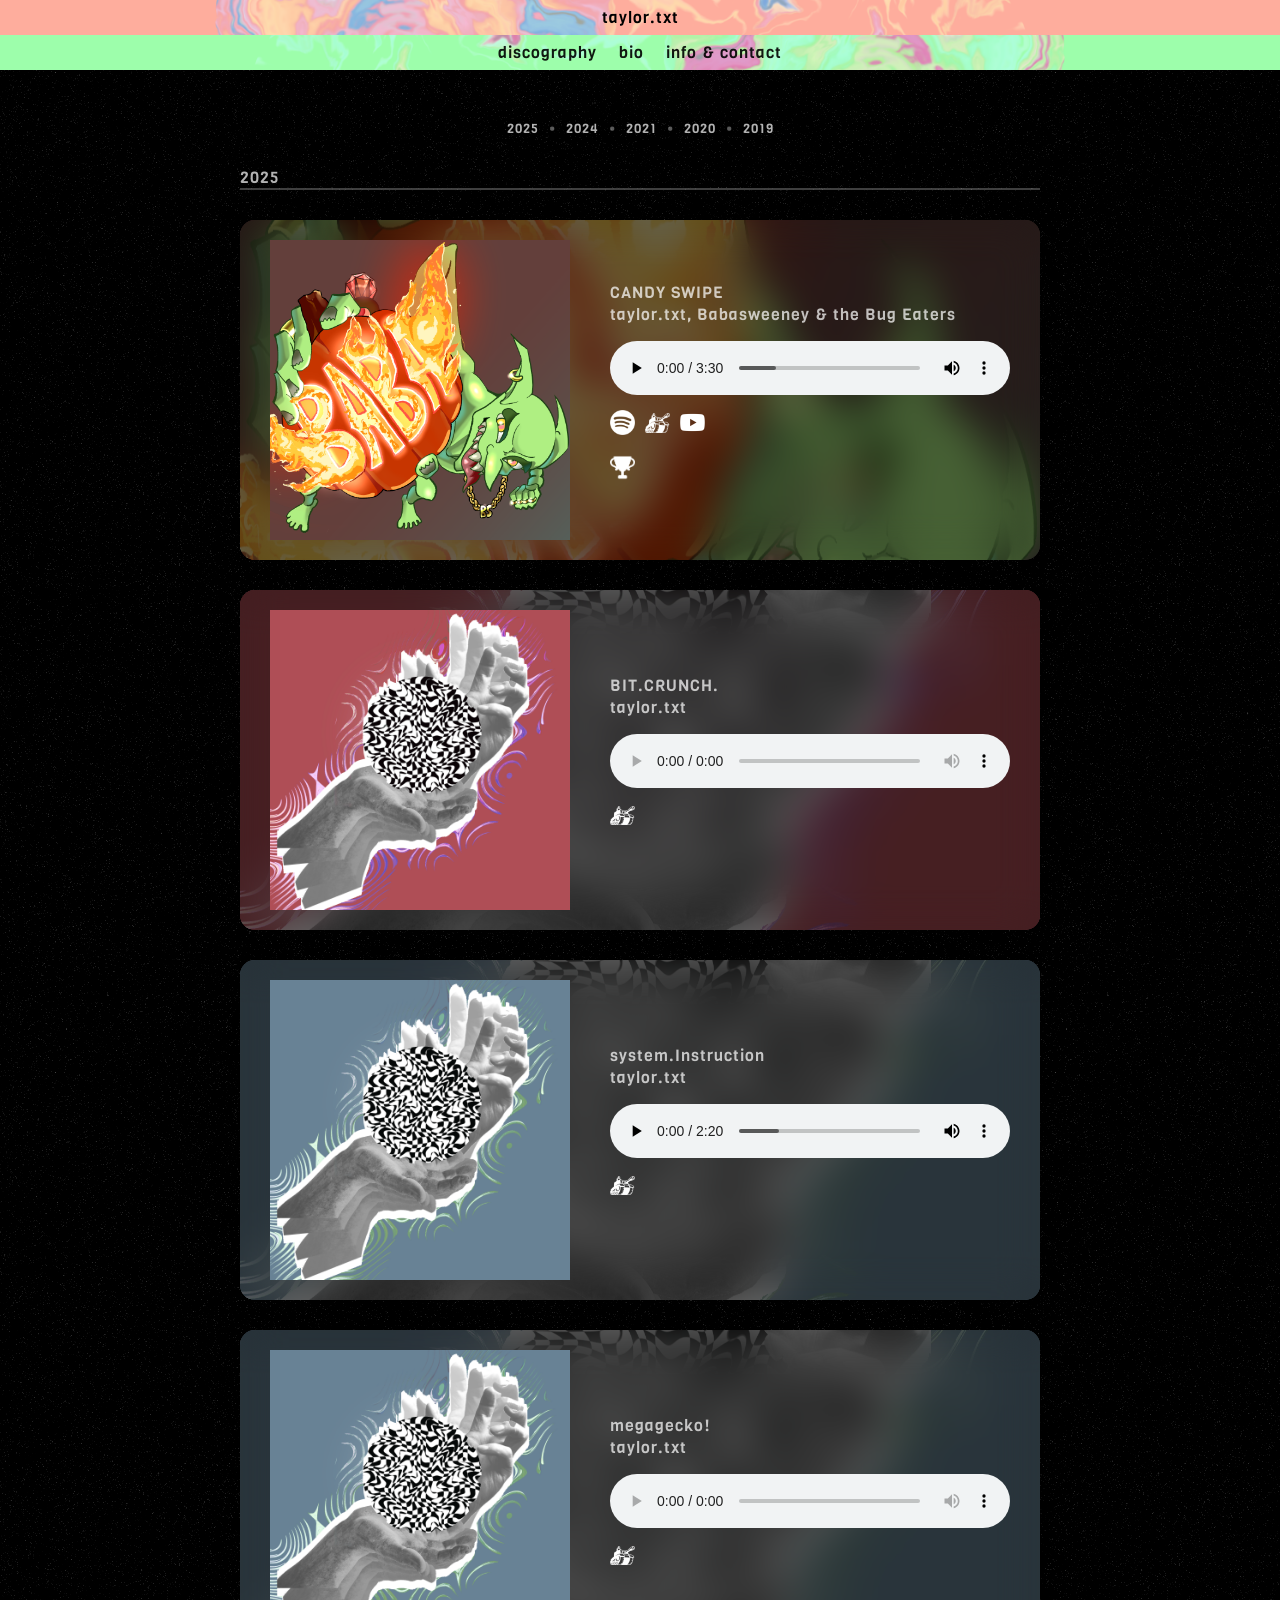
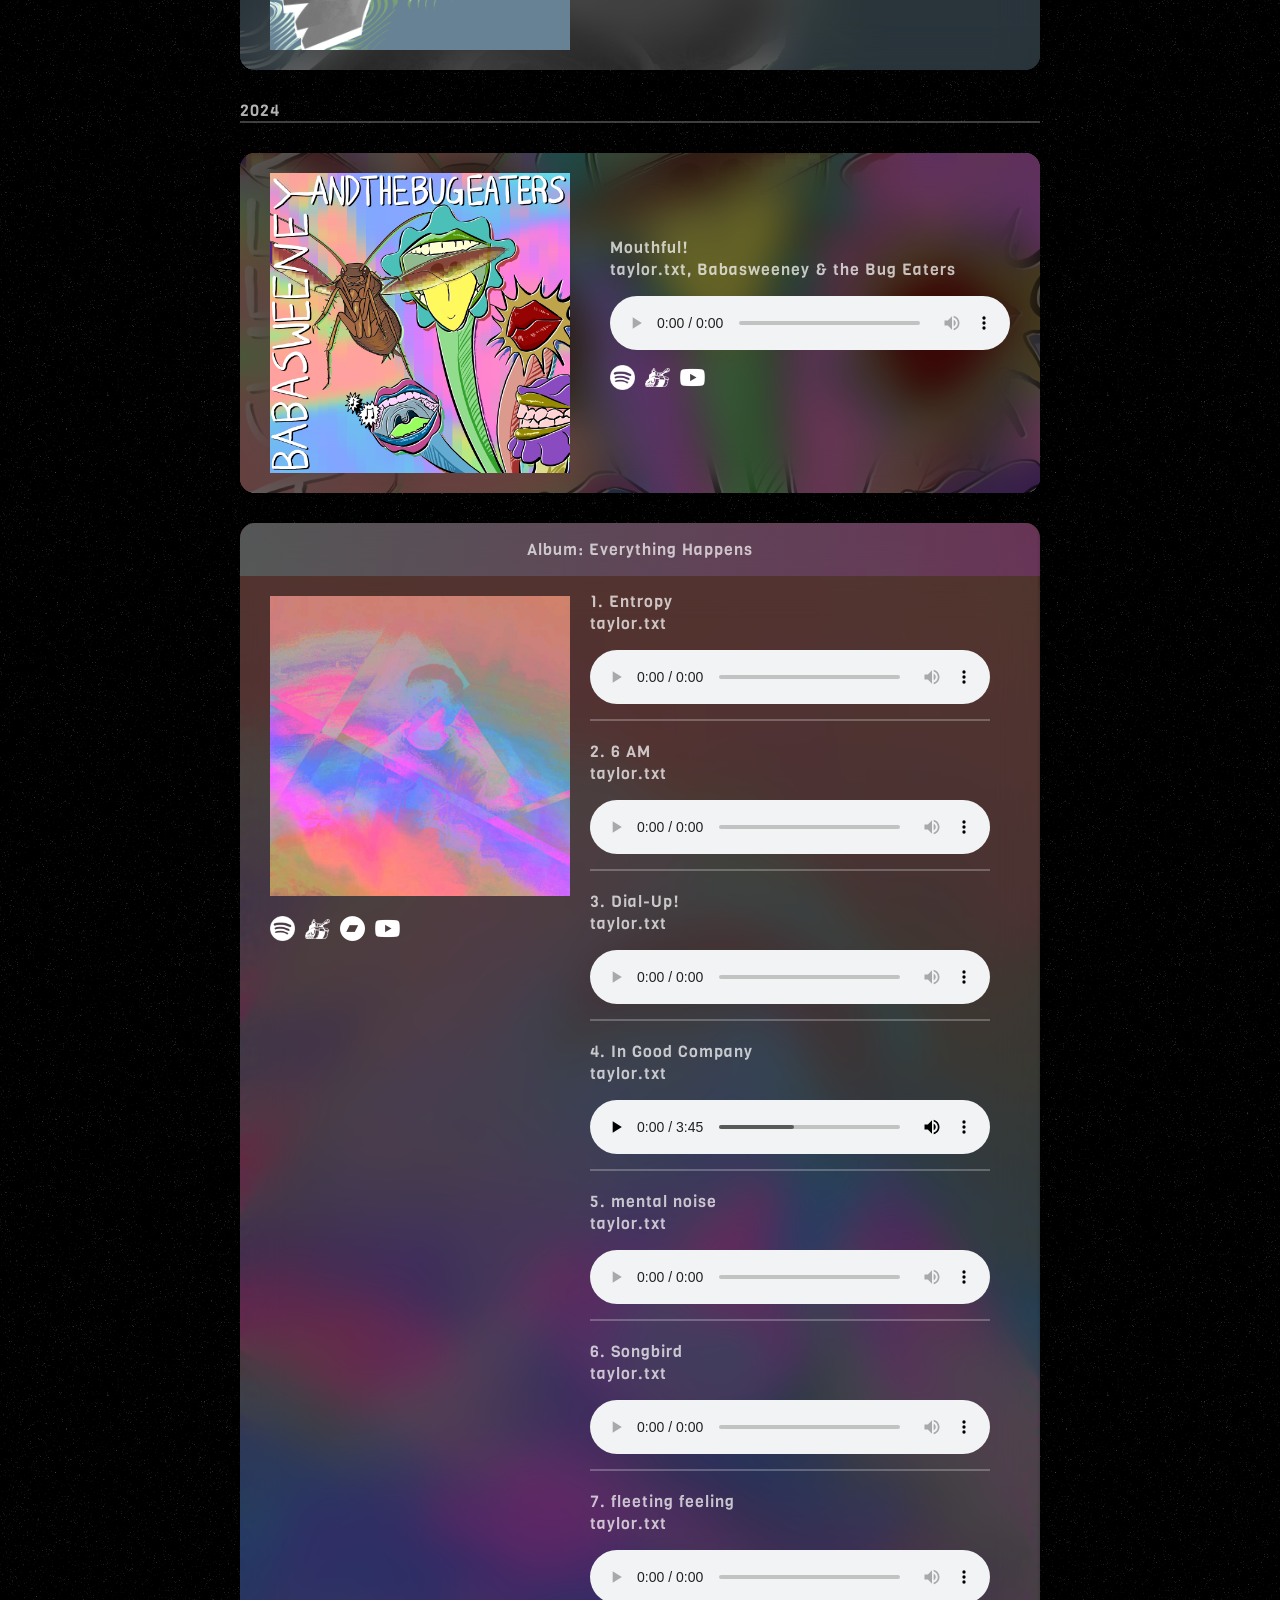
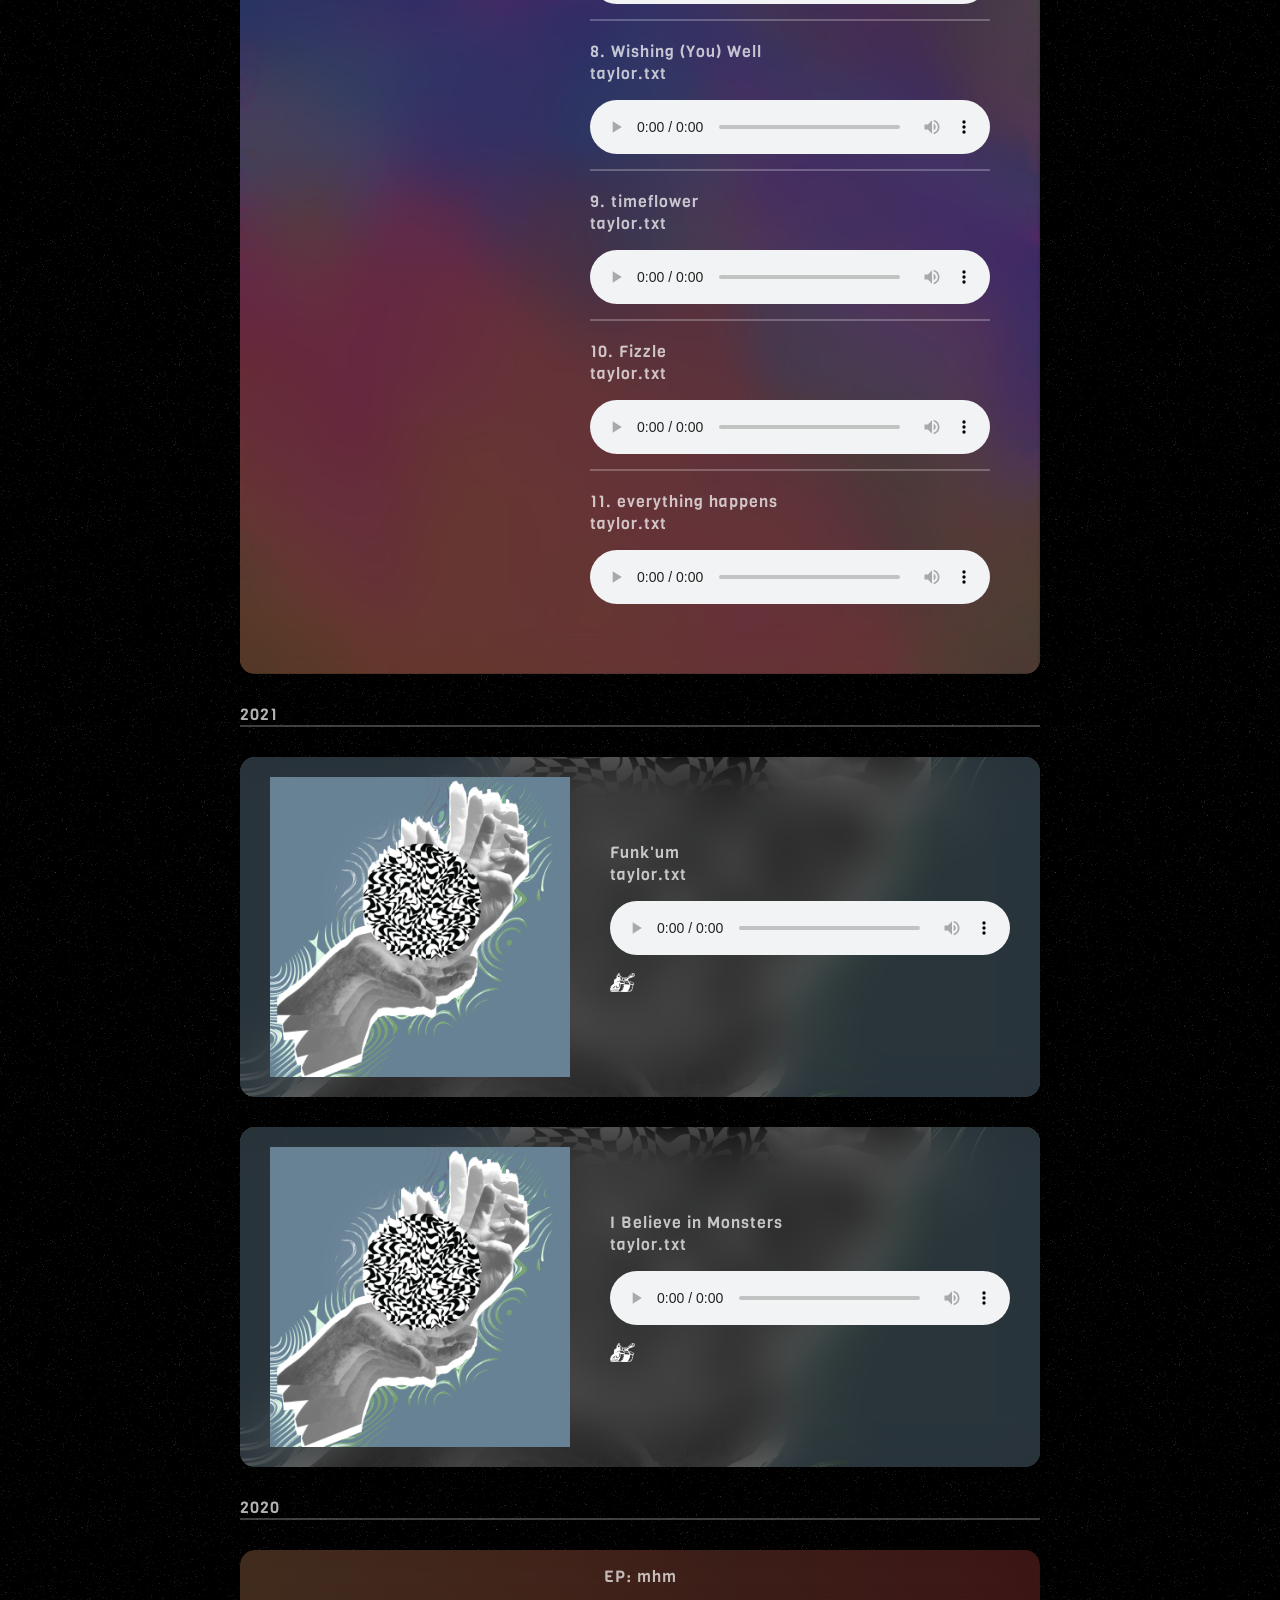
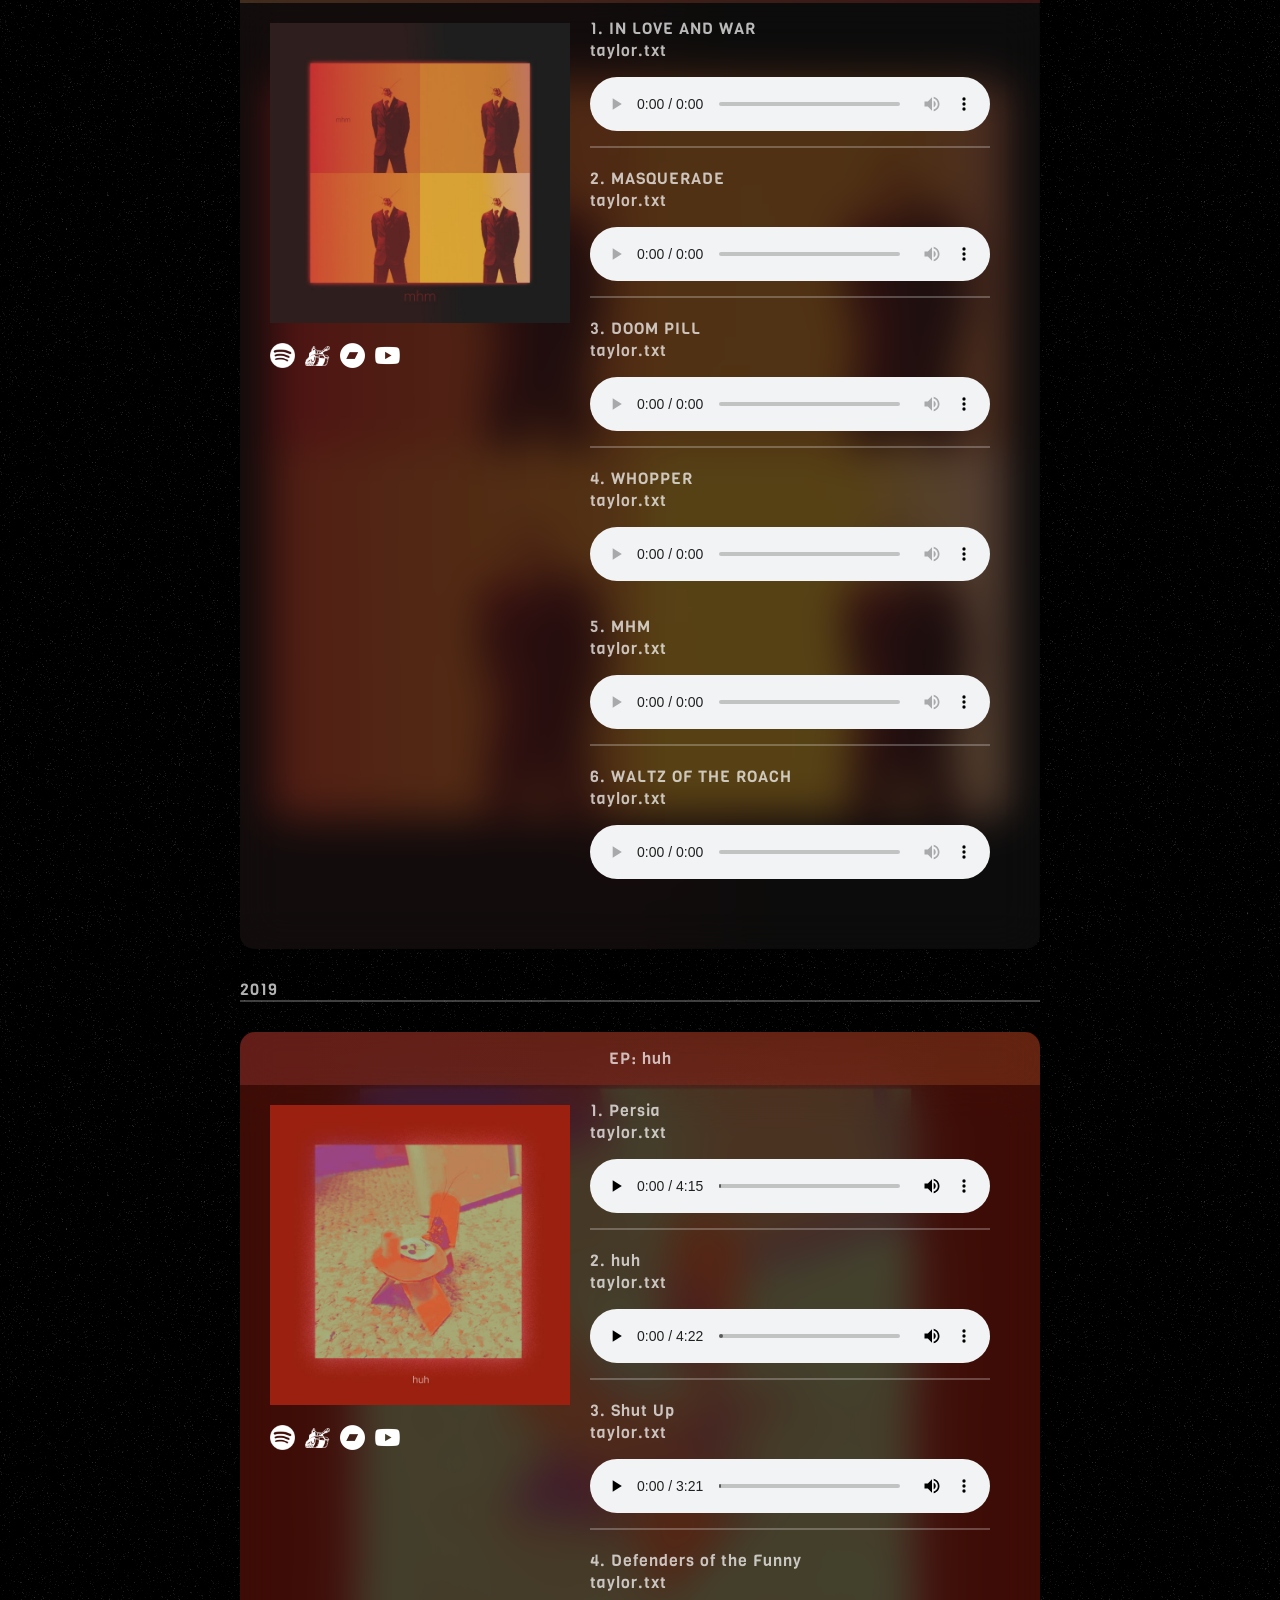
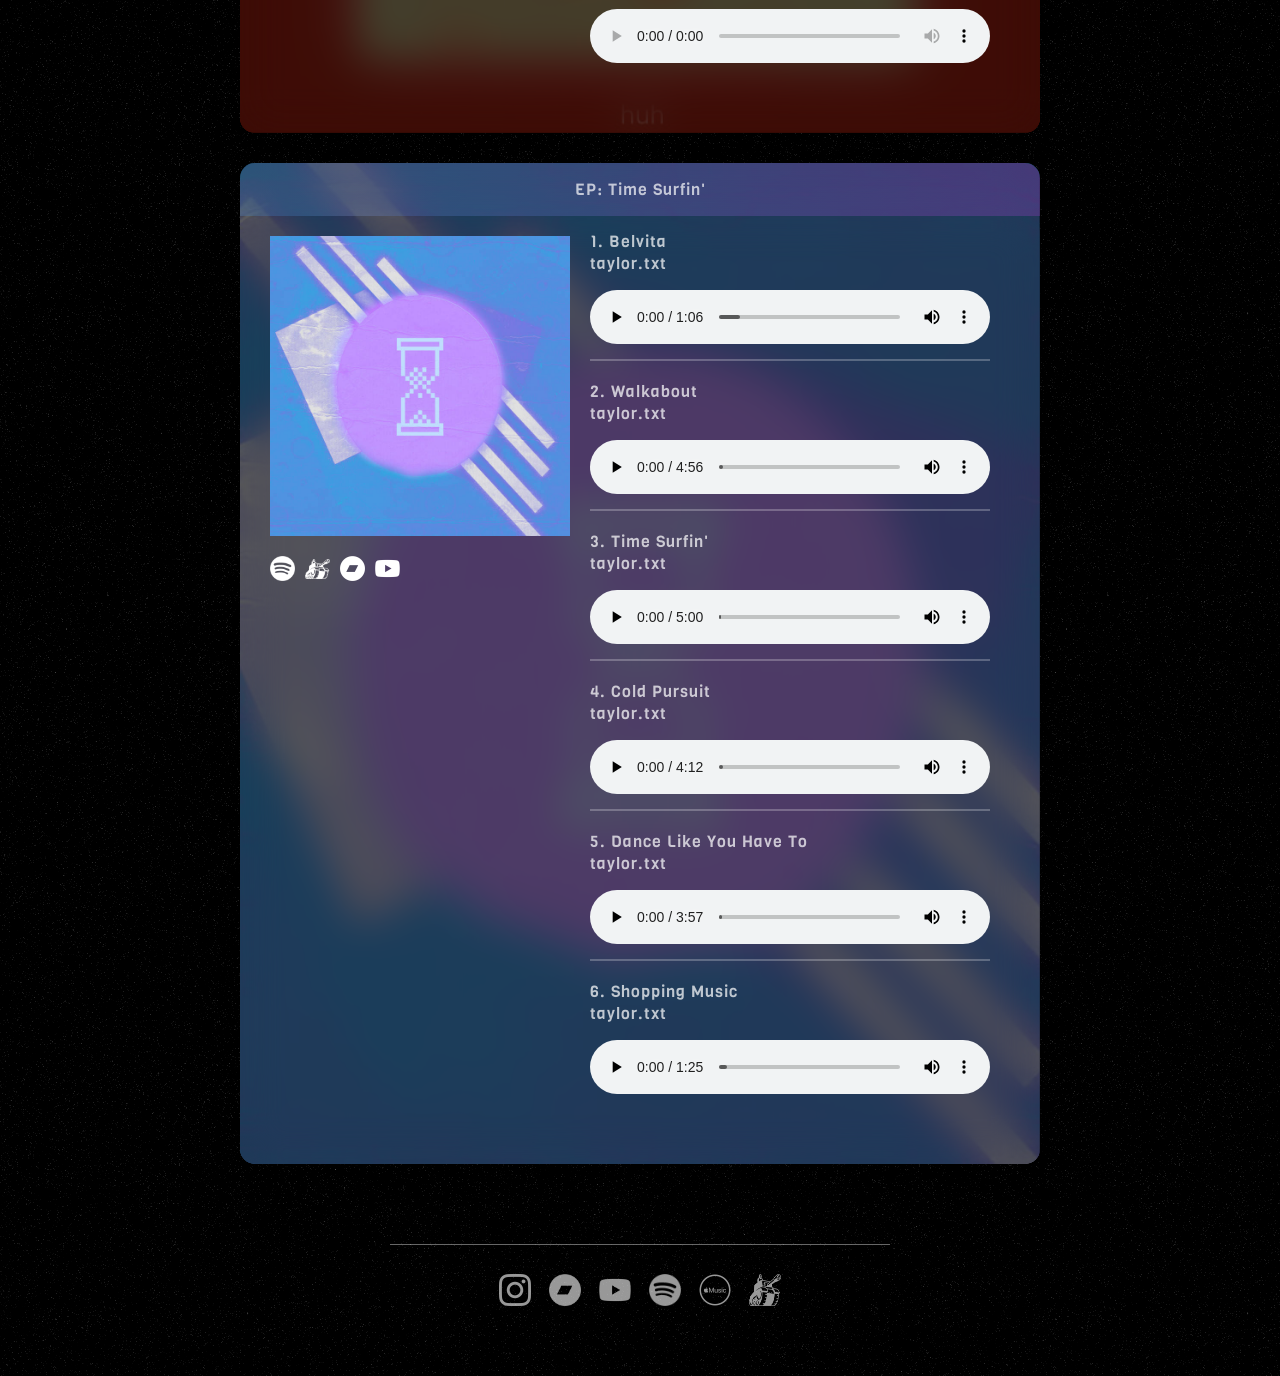
==== commit a4217192: "Bio & Discography Updatess - Added navigation at the top - Added bio page - Added "huh" and "Time su" ====
--- a/index.html
+++ b/index.html
@@ -12,8 +12,26 @@
     </article>
     <div class="container"></div>
 
-    <div class="container">
-      <article class="year-index">2025</article>
+    <article class="nav-style">
+      <a class="nav-link" href="index.html">discography</a>
+      <a class="nav-link" href="bio.html">bio</a>
+      <a class="nav-link" href="info.html">info & contact</a>
+    </article>
+
+    <div class="year-nav">
+      <a href="#y2025">2025</a>
+      <span class="year-dot">•</span>
+      <a href="#y2024">2024</a>
+      <span class="year-dot">•</span>
+      <a href="#y2021">2021</a>
+      <span class="year-dot">•</span>
+      <a href="#y2020">2020</a>
+      <span class="year-dot">•</span>
+      <a href="#y2019">2019</a>
+    </div>
+
+    <div class="container">
+      <article class="year-index" id="y2025">2025</article>
     </div>
 
     <div class="container">
@@ -30,10 +48,27 @@
               <source src="audio_examples/1484926_CANDY-SWIPE.mp3" type="audio/mpeg" >
               Your browser does not support the audio element.
             </audio>
-            <article class="links">
-              <a href="https://open.spotify.com/track/79Bwt5TbC572LEr93lqe9J?si=13f055d70f9d4358"><img src="images/spotify.png" class="logo"></a>
-              <a href="https://www.newgrounds.com/audio/listen/1484926"><img src="images/newgrounds.png" class="logo newgrounds"></a>
-              <a href="https://www.youtube.com/watch?v=Jm4rDA1jpoc"><img src="images/youtube.png" class="logo"></a>
+            <article class="links links-stack">
+              <div class="links-row">
+                <a href="https://open.spotify.com/track/79Bwt5TbC572LEr93lqe9J?si=13f055d70f9d4358">
+                  <img src="images/spotify.png" class="logo">
+                </a>
+                <a href="https://www.newgrounds.com/audio/listen/1484926">
+                  <img src="images/newgrounds.png" class="logo newgrounds">
+                </a>
+                <a href="https://www.youtube.com/watch?v=Jm4rDA1jpoc">
+                  <img src="images/youtube.png" class="logo">
+                </a>
+              </div>
+
+              <div class="award-row">
+                <button class="award-badge" type="button" aria-label="Award">
+                  <a href="https://www.newgrounds.com/bbs/topic/1552186/1">
+                    <img src="images/trophy.png" class="logo" alt="">
+                    <span class="award-tooltip">Newgrounds Spooktacular 2025 1st Place</span>
+                  </a>
+                </button>
+              </div>
             </article>
           </article>
         </article>
@@ -107,11 +142,11 @@
     </div>
 
     <div class="container">
-      <article class="year-index">2024</article>
-    </div>
-
-    <div class="container">
-      <article class="mouthful">
+      <article class="year-index" id="y2024">2024</article>
+    </div>
+
+    <div class="container">
+      <article class="mouthful" id="song-mouthful">
         <article class="blur">
           <article class="paragraph">
             <img src="images/babasweeny.png" class="cover">
@@ -135,7 +170,7 @@
     </div>
 
     <div class="ac-container">
-      <article class="everything-happens">
+      <article class="everything-happens" id="album-everything-happens">
         <article class="light-blur-eh">
           <p>Album: Everything Happens</p>
         </article>
@@ -268,7 +303,7 @@
     </div>
 
     <div class="container">
-      <article class="year-index">2021</article>
+      <article class="year-index" id="y2021">2021</article>
     </div>
 
     <div class="container">
@@ -316,11 +351,11 @@
     </div>
 
     <div class="container">
-      <article class="year-index">2020</article>
+      <article class="year-index" id="y2020">2020</article>
     </div>
 
     <div class="ac-container">
-      <article class="mhm">
+      <article class="mhm" id="ep-mhm">
         <article class="light-blur-mhm">
           <p>EP: mhm</p>
         </article>
@@ -331,7 +366,7 @@
             </article>
             <article class="links">
               <a href="https://open.spotify.com/album/3uSZ3JoBhIsfV3m5Zqygrp?si=gCegRIbuSWepjzy8C--ZlA"><img src="images/spotify.png" class="logo"></a>
-              <a href="https://www.newgrounds.com/audio/listen/934054"><img src="images/newgrounds.png" class="logo newgrounds"></a>
+              <a href="https://www.newgrounds.com/playlist/103578/mhm-ep"><img src="images/newgrounds.png" class="logo newgrounds"></a>
               <a href="https://taylor-txt.bandcamp.com/album/mhm"><img src="images/bandcamp.png" class="logo"></a>
               <a href="https://www.youtube.com/watch?v=AVcmy2VKDG0&list=OLAK5uy_laum6QFuE2WOdC3O7ubmOfNHQCNFpkUa0&ab_channel=taylor.txt-Topic"><img src="images/youtube.png" class="logo"></a>
             </article>
@@ -403,31 +438,182 @@
     </div>
 
     <div class="container">
-      <article class="defenders-of-the-funny">
-        <article class="blur">
-          <article class="paragraph">
-            <img src="images/dof.jpg" class="cover">
-          </article>
-
-          <article class="paragraph">
-            <p class="paragraph-text">Defenders of the Funny</p>
-            <p class="paragraph-text">taylor.txt</p>
-            <audio controls class="audio-module">
-              <source src="audio_examples/907858_Defenders-of-the-Funny.mp3" type="audio/mpeg" >
-              Your browser does not support the audio element.
-            </audio>
-            <article class="links">
-              <a href="https://www.newgrounds.com/audio/listen/907858"><img src="images/newgrounds.png" class="logo newgrounds"></a>
-            </article>
-          </article>
-        </article>
-      </article>
-    </div>
-
+      <article class="year-index" id="y2019">2019</article>
+    </div>
+
+    <div class="ac-container">
+      <article class="huh">
+        <article class="light-blur-huh">
+          <p>EP: huh</p>
+        </article>
+        <article class="blur">
+          <article>
+            <article class="album-cover">
+              <img src="images/huh.jpg" class="cover">
+            </article>
+            <article class="links">
+              <a href="https://open.spotify.com/album/4tpYEYNKWS4Jhi6uO3BjCX?si=heyWcSx0SOCMmH_4hxaMgQ"><img src="images/spotify.png" class="logo"></a>
+              <a href="https://www.newgrounds.com/playlist/94385/huh-ep"><img src="images/newgrounds.png" class="logo newgrounds"></a>
+              <a href="https://taylor-txt.bandcamp.com/album/huh"><img src="images/bandcamp.png" class="logo"></a>
+              <a href="https://www.youtube.com/watch?v=Wahojsenagk&list=OLAK5uy_ll2gtKgvzxj6YxslAyQDkHJxw_SwwxfUM"><img src="images/youtube.png" class="logo"></a>
+            </article>
+          </article>
+
+          <!-- Song 1 -->
+          <article class="album-paragraph">
+            <article class="album-song">
+              <p class="paragraph-text">1. Persia</p>
+              <p class="paragraph-text">taylor.txt</p>
+              <audio controls class="audio-module">
+                <source src="audio_examples/864934_Persian-Singing-Turtle-Rem.mp3" type="audio/mpeg" >
+                Your browser does not support the audio element.
+              </audio>
+            </article>
+
+            <!-- Song 2 -->
+            <article class="album-song">
+              <p class="paragraph-text">2. huh</p>
+              <p class="paragraph-text">taylor.txt</p>
+              <audio controls class="audio-module">
+                <source src="audio_examples/857261_Huh.mp3" type="audio/mpeg" >
+                Your browser does not support the audio element.
+              </audio>
+            </article>
+
+            <!-- Song 3 -->
+            <article class="album-song">
+              <p class="paragraph-text">3. Shut Up</p>
+              <p class="paragraph-text">taylor.txt</p>
+              <audio controls class="audio-module">
+                <source src="audio_examples/867632_SHUT-UP.mp3" type="audio/mpeg" >
+                Your browser does not support the audio element.
+              </audio>
+            </article>
+
+            <!-- Song 4 -->
+            <article class="album-song-end">
+              <p class="paragraph-text">4. Defenders of the Funny</p>
+              <p class="paragraph-text">taylor.txt</p>
+              <audio controls class="audio-module">
+                <source src="audio_examples/907858_Defenders-of-the-Funny.mp3" type="audio/mpeg" >
+                Your browser does not support the audio element.
+              </audio>
+            </article>
+          </article>
+        </article>
+      </article>
+    </div>
+
+    <div class="ac-container">
+      <article class="times">
+        <article class="light-blur-times">
+          <p>EP: Time Surfin'</p>
+        </article>
+        <article class="blur">
+          <article>
+            <article class="album-cover">
+              <img src="images/timesurf.jpg" class="cover">
+            </article>
+            <article class="links">
+              <a href="https://open.spotify.com/album/4qSEFASnJtF2FOFCjKXFMs?si=_IZhkRMgSp2m6bzvFOmVbw"><img src="images/spotify.png" class="logo"></a>
+              <a href="https://www.newgrounds.com/playlist/94384/time-surfin-ep"><img src="images/newgrounds.png" class="logo newgrounds"></a>
+              <a href="https://taylor-txt.bandcamp.com/album/time-surfin"><img src="images/bandcamp.png" class="logo"></a>
+              <a href="https://www.youtube.com/watch?v=gRJ3j4UlXbI&list=OLAK5uy_mtruRbo_Y2L9Cgl0rhsCfYl0Hgurj7nxw"><img src="images/youtube.png" class="logo"></a>
+            </article>
+          </article>
+
+          <!-- Song 1 -->
+          <article class="album-paragraph">
+            <article class="album-song">
+              <p class="paragraph-text">1. Belvita</p>
+              <p class="paragraph-text">taylor.txt</p>
+              <audio controls class="audio-module">
+                <source src="audio_examples/863730_Belvita-Intro.mp3" type="audio/mpeg" >
+                Your browser does not support the audio element.
+              </audio>
+            </article>
+
+            <!-- Song 2 -->
+            <article class="album-song">
+              <p class="paragraph-text">2. Walkabout</p>
+              <p class="paragraph-text">taylor.txt</p>
+              <audio controls class="audio-module">
+                <source src="audio_examples/863732_Walkabout.mp3" type="audio/mpeg" >
+                Your browser does not support the audio element.
+              </audio>
+            </article>
+
+            <!-- Song 3 -->
+            <article class="album-song">
+              <p class="paragraph-text">3. Time Surfin'</p>
+              <p class="paragraph-text">taylor.txt</p>
+              <audio controls class="audio-module">
+                <source src="audio_examples/863737_Time-Surfin.mp3" type="audio/mpeg" >
+                Your browser does not support the audio element.
+              </audio>
+            </article>
+
+            <!-- Song 4 -->
+            <article class="album-song">
+              <p class="paragraph-text">4. Cold Pursuit</p>
+              <p class="paragraph-text">taylor.txt</p>
+              <audio controls class="audio-module">
+                <source src="audio_examples/863736_Cold-Pursuit.mp3" type="audio/mpeg" >
+                Your browser does not support the audio element.
+              </audio>
+            </article>
+
+            <!-- Song 5 -->
+            <article class="album-song">
+              <p class="paragraph-text">5. Dance Like You Have To</p>
+              <p class="paragraph-text">taylor.txt</p>
+              <audio controls class="audio-module">
+                <source src="audio_examples/863733_Dance-Like-You-Have-To.mp3" type="audio/mpeg" >
+                Your browser does not support the audio element.
+              </audio>
+            </article>
+
+            <!-- Song 6 -->
+            <article class="album-song-end">
+              <p class="paragraph-text">6. Shopping Music</p>
+              <p class="paragraph-text">taylor.txt</p>
+              <audio controls class="audio-module">
+                <source src="audio_examples/863738_Shopping-Music-Outro.mp3" type="audio/mpeg" >
+                Your browser does not support the audio element.
+              </audio>
+            </article>
+          </article>
+        </article>
+      </article>
+    </div>
+    <footer class="site-footer">
+      <div class="socials">
+        <a href="https://www.instagram.com/taylor.docx?igsh=MTJ6emJid2t2YmhhZg==" aria-label="Instagram">
+          <img src="images/instagram.png" class="social-icon" alt="">
+        </a>
+
+        <a href="https://twitter.com/USERNAME" aria-label="Bandcamp">
+          <img src="images/bandcamp.png" class="social-icon" alt="">
+        </a>
+
+        <a href="https://www.youtube.com/@roachboarderproductions2123" aria-label="YouTube">
+          <img src="images/youtube.png" class="social-icon" alt="">
+        </a>
+
+        <a href="https://open.spotify.com/artist/63DqjvU1sROk2sv3IH0GjR?si=gvfMiocpROyNqc54jyZnbg" aria-label="Spotify">
+          <img src="images/spotify.png" class="social-icon" alt="">
+        </a>
+
+        <a href="https://music.apple.com/us/artist/taylor-txt/1529696181" aria-label="Apple Mussic">
+          <img src="images/apple.png" class="social-icon" alt="">
+        </a>
+
+        <a href="https://roachboarder.newgrounds.com/" aria-label="Newgrounds">
+          <img src="images/newgrounds.png" class="social-icon" alt="">
+        </a>
+      </div>
+    </footer>
+    <div id="audio-gradient-overlay" aria-hidden="true"></div>
+    <script src="main.js"></script>
   </body>
-
-  <div id="audio-gradient-overlay" aria-hidden="true"></div>
-
-  <script src="main.js"></script>
-
 </html>
--- a/main.css
+++ b/main.css
@@ -12,8 +12,9 @@
   letter-spacing: 1px;
   padding-bottom: 25px;
   margin: 0;
-  padding-top: 35px;
+  padding-top: 70px;
   padding-bottom: 25px;
+  overflow-x: hidden;
 }
 
 audio {
@@ -31,8 +32,49 @@
   align-items: center;
   width: 100vw;
   height: 35px;
-  margin-top: -35px;
   z-index: 10;
+  top: 0;
+  left: 0;
+  margin: 0;
+}
+
+.nav-style {
+  background-image: url('images/banner2.png');
+  background-size: cover;
+
+  position: fixed;
+  z-index: 1;
+
+  display: flex;
+  justify-content: center;
+  align-items: center;
+  gap: 22px;
+
+  width: 100vw;
+  height: 35px;
+
+  z-index: 9;
+  top: 35px;
+  left: 0;
+
+  transform: translateY(0);
+  transition: transform 0.35s ease;
+}
+
+
+.nav-link {
+  color: black;
+  text-decoration: none;
+  opacity: 0.9;
+}
+
+.nav-link:hover {
+  text-decoration: underline;
+  opacity: 1;
+}
+
+body.nav-retreat .nav-style {
+  transform: translateY(-35px);
 }
 
 .year-index {
@@ -50,6 +92,35 @@
   align-items: center;
 }
 
+.year-nav {
+  width: 100%;
+  margin-top: 20px;
+  margin-bottom: 10px;
+
+  display: flex;
+  justify-content: center;
+  align-items: center;
+  gap: 10px;
+
+  font-size: 13px;
+  letter-spacing: 1px;
+}
+
+.year-nav a {
+  color: rgba(255,255,255,0.7);
+  text-decoration: none;
+  transition: color 140ms ease;
+}
+
+.year-nav a:hover {
+  color: rgba(255,255,255,0.95);
+}
+
+.year-dot {
+  color: rgba(255,255,255,0.35);
+  pointer-events: none;
+}
+
 /* 2025 SONGS */
 
 /* CANDY SWIPE */
@@ -104,6 +175,60 @@
   z-index: 2;
 }
 
+.candy-swipe .links.links-stack {
+  display: flex;
+  flex-direction: column;
+  align-items: flex-start;
+}
+
+.candy-swipe .links.links-stack .links-row {
+  display: flex;
+  flex-direction: row;
+}
+
+.candy-swipe .links.links-stack .award-row {
+  display: flex;
+  flex-direction: row;
+}
+
+.candy-swipe .award-badge {
+  position: relative;
+  display: inline-flex;
+  align-items: center;
+
+  background: transparent;
+  border: 0;
+  padding: 0;
+  cursor: pointer;
+}
+
+.candy-swipe .award-tooltip {
+  position: absolute;
+  left: calc(100% + 5px);
+  top: 70%;
+  transform: translateY(-50%) translateX(-4px);
+
+  background: rgba(255, 255, 255, 0.85);
+  border: 1px solid rgba(255,255,255,0.12);
+  color: rgba(0, 0, 0, 0.85);
+
+  font-size: 12px;
+  letter-spacing: 0.6px;
+  padding: 8px 10px;
+  border-radius: 10px;
+  white-space: nowrap;
+
+  opacity: 0;
+  pointer-events: none;
+  transition: opacity 160ms ease, transform 160ms ease;
+  z-index: 50;
+}
+
+.candy-swipe .award-badge:hover .award-tooltip {
+  opacity: 1;
+  transform: translateY(-50%) translateX(0);
+}
+
 /* BIT.CRUNCH. */
 
 .bitcrunch {
@@ -199,7 +324,7 @@
   transform: scale(1.1);  /* Amount to scale in/out the card */
 }
 
-.system-instruction::after {
+.system-instruction:hover::after {
   opacity: 0.8; /* Amount of darkness during hover the card */
 }
 
@@ -251,7 +376,7 @@
   transform: scale(1.1);  /* Amount to scale in/out the card */
 }
 
-.megagecko::after {
+.megagecko:hover::after {
   opacity: 0.8; /* Amount of darkness during hover the card */
 }
 
@@ -462,9 +587,11 @@
   opacity: 0.2;
 }
 
-/* Defenders of the Funny */
-
-.defenders-of-the-funny {
+/* 2019 SONGS */
+
+/* huh */
+
+.huh {
   position: relative;
   overflow: hidden;
   cursor: pointer;
@@ -474,44 +601,138 @@
   border-radius: 15px;
 }
 
-.defenders-of-the-funny::before {
-  content: "";
-  position: absolute;
-  inset: 0;
-
-  background-image: url('images/dof.jpg');
+.huh::before {
+  content: "";
+  position: absolute;
+  inset: 0;
+
+  background-image: url("images/huh.jpg");
   background-size: cover;
   background-position: center 50%;
 
   transform: scale(1);
   transition: transform 0.5s ease;
   will-change: transform;
-  z-index: 0;
-}
-
-.defenders-of-the-funny::after {
-  content: "";
-  position: absolute;
-  inset: 0;
-
-  background: linear-gradient(rgba(0,0,0,1), rgba(0,0,0,1));
+
+  z-index: 0;
+}
+
+.huh::after {
+  content: "";
+  position: absolute;
+  inset: 0;
+
+  background: rgba(0, 0, 0, 1);
   opacity: 0.6;
-
+  pointer-events: none;
+
+  z-index: 1;
+}
+
+.huh .light-blur-huh,
+.huh .blur {
+  position: relative;
+  z-index: 2;
+}
+
+.huh:hover::before {
+  transform: scale(1.08);
+}
+
+.huh .blur::after {
+  content: "";
+  position: absolute;
+  inset: 0;
+
+  background: rgba(0, 0, 0, 1);
+  opacity: 0;
   transition: opacity 0.5s ease;
-  z-index: 1;
-}
-
-.defenders-of-the-funny:hover::before {
-  transform: scale(1.1);  /* amount to scale in/out the card */
-}
-
-.defenders-of-the-funny:hover::after {
-  opacity: 0.8; /* amount of darkness during hover the card */
-}
-
-.defenders-of-the-funny .blur {
+  pointer-events: none;
+
+  border-radius: 15px;
+  z-index: 0;
+}
+
+.huh .blur > * {
+  position: relative;
+  z-index: 1;
+}
+
+.huh:hover .blur::after {
+  opacity: 0.2;
+}
+
+/* Time Surfin' */
+
+.times {
+  position: relative;
+  overflow: hidden;
+  cursor: pointer;
+
+  width: 75%;
+  max-width: 800px;
+  border-radius: 15px;
+}
+
+.times::before {
+  content: "";
+  position: absolute;
+  inset: 0;
+
+  background-image: url("images/timesurf.jpg");
+  background-size: cover;
+  background-position: center 50%;
+
+  transform: scale(1);
+  transition: transform 0.5s ease;
+  will-change: transform;
+
+  z-index: 0;
+}
+
+.times::after {
+  content: "";
+  position: absolute;
+  inset: 0;
+
+  background: rgba(0, 0, 0, 1);
+  opacity: 0.6;
+  pointer-events: none;
+
+  z-index: 1;
+}
+
+.times .light-blur-times,
+.times .blur {
   position: relative;
   z-index: 2;
+}
+
+.times:hover::before {
+  transform: scale(1.08);
+}
+
+.times.blur::after {
+  content: "";
+  position: absolute;
+  inset: 0;
+
+  background: rgba(0, 0, 0, 1);
+  opacity: 0;
+  transition: opacity 0.5s ease;
+  pointer-events: none;
+
+  border-radius: 15px;
+  z-index: 0;
+}
+
+.times .blur > * {
+  position: relative;
+  z-index: 1;
+}
+
+.times:hover .blur::after {
+  opacity: 0.2;
 }
 
 /* SONGS END */
@@ -555,6 +776,37 @@
   border-top-left-radius: 15px;
   border-top-right-radius: 15px;
 }
+
+.light-blur-huh {
+  background:
+    linear-gradient(90deg,rgba(255, 103, 103, 0.2), rgba(255, 133, 62, 0.2));
+  backdrop-filter: blur(20px);
+  padding-left: 30px;
+  padding-right: 30px;
+  display: flex;
+  justify-content: center;
+  align-items: center;
+  color: rgba(255,255,255,0.7);
+  border: 0px;
+  border-top-left-radius: 15px;
+  border-top-right-radius: 15px;
+}
+
+.light-blur-times {
+  background:
+    linear-gradient(90deg,rgba(103, 187, 255, 0.2), rgba(232, 62, 255, 0.2));
+  backdrop-filter: blur(20px);
+  padding-left: 30px;
+  padding-right: 30px;
+  display: flex;
+  justify-content: center;
+  align-items: center;
+  color: rgba(255,255,255,0.7);
+  border: 0px;
+  border-top-left-radius: 15px;
+  border-top-right-radius: 15px;
+}
+
 
 .paragraph {
   margin: 20px;
@@ -725,4 +977,59 @@
   border-bottom-right-radius: 999px;
   background: rgba(255,255,255,0.4);
   box-shadow: 0 0 8px rgba(255,255,255,.15);
+}
+
+.site-footer {
+  width: 100%;
+  margin-top: 60px;
+  padding: 30px 0 40px;
+  position: relative;
+  display: flex;
+  justify-content: center;
+  margin-top: 80px;
+  opacity: 0.85;
+}
+
+.site-footer::before {
+  content: "";
+  position: absolute;
+  top: 0;
+  left: 50%;
+  transform: translateX(-50%);
+
+  width: 500px;
+  height: 1px;
+  background: rgba(255, 255, 255, 0.473);
+}
+
+.socials {
+  display: flex;
+  gap: 18px;
+  align-items: center;
+}
+
+.social-icon {
+  width: 32px;
+  height: 32px;
+  opacity: 0.7;
+
+  transition:
+    opacity 160ms ease,
+    transform 160ms ease,
+    filter 160ms ease;
+}
+
+.socials a:hover .social-icon {
+  opacity: 1;
+  transform: translateY(-2px);
+  filter: drop-shadow(0 0 6px rgba(255,255,255,0.25));
+}
+
+.year-index,
+.everything-happens,
+.mhm,
+.mouthful,
+.album-song,
+.album-song-end {
+  scroll-margin-top: 70px;
 }
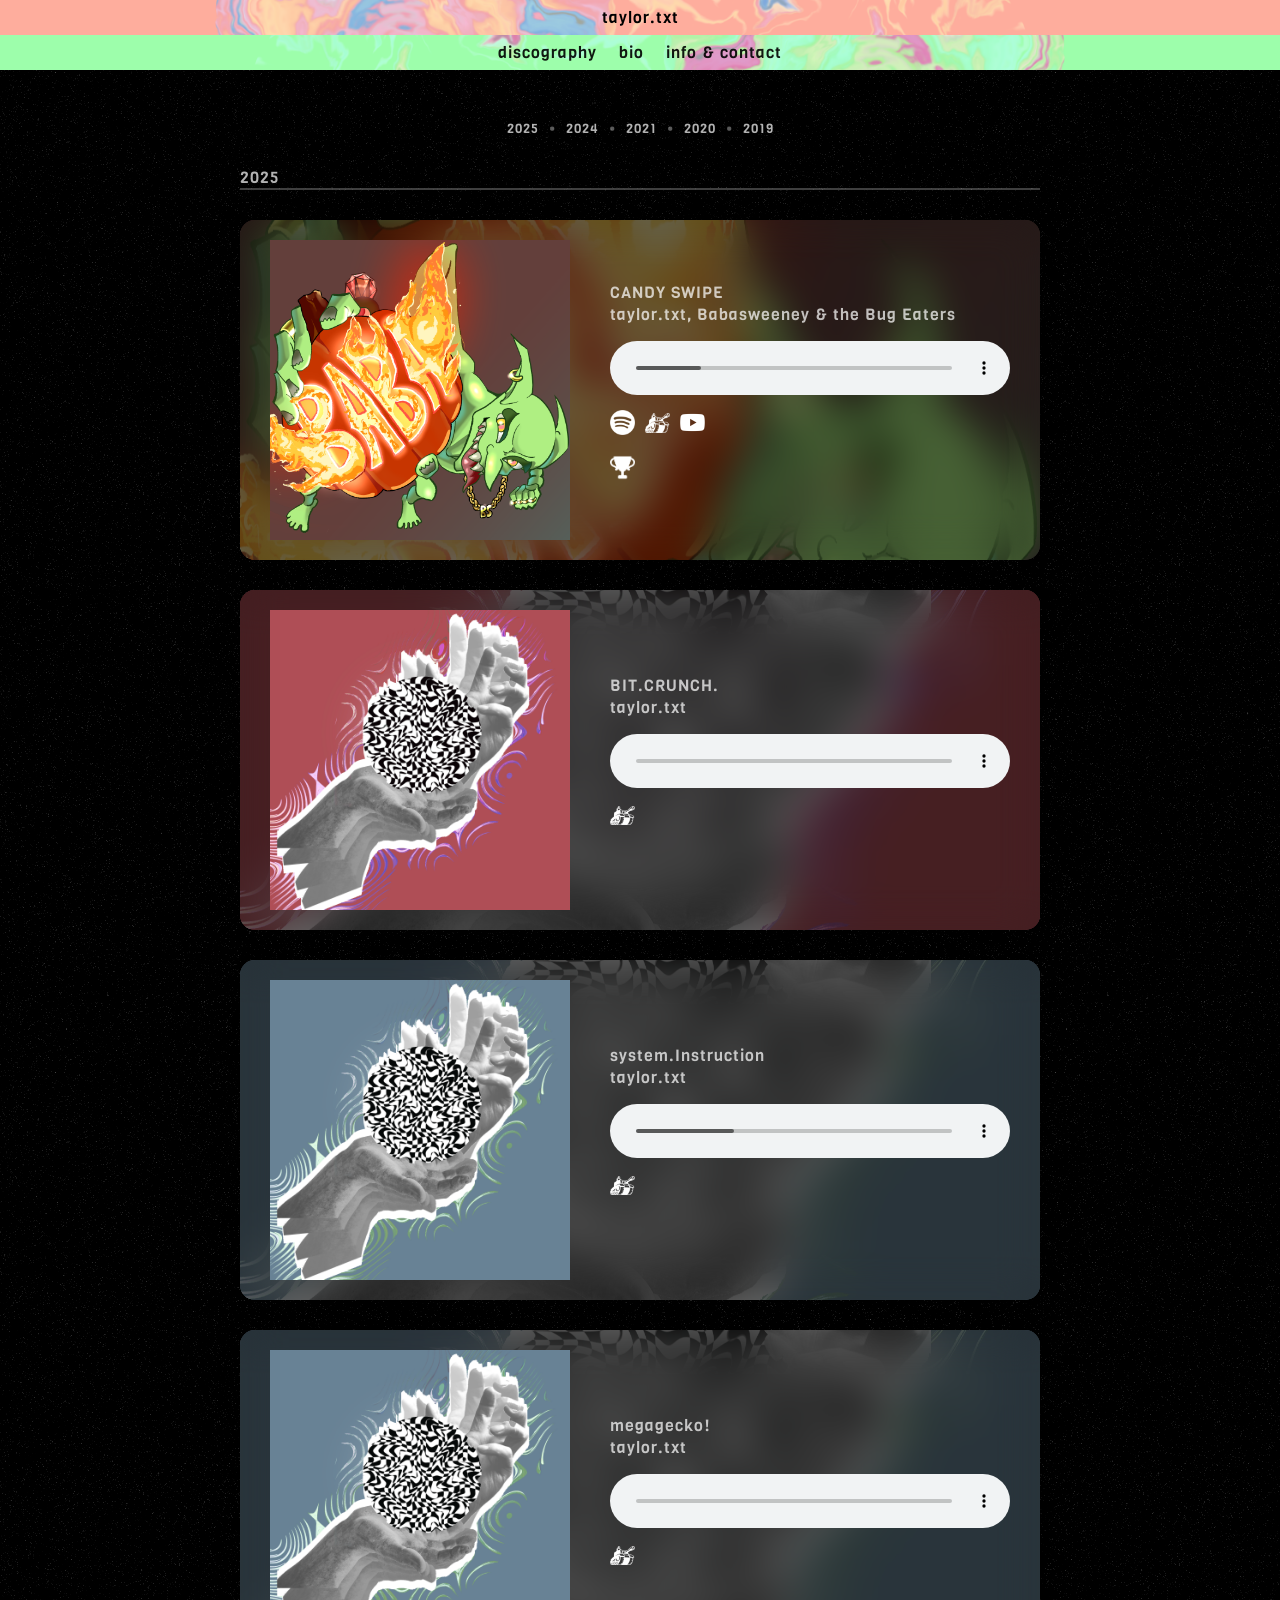
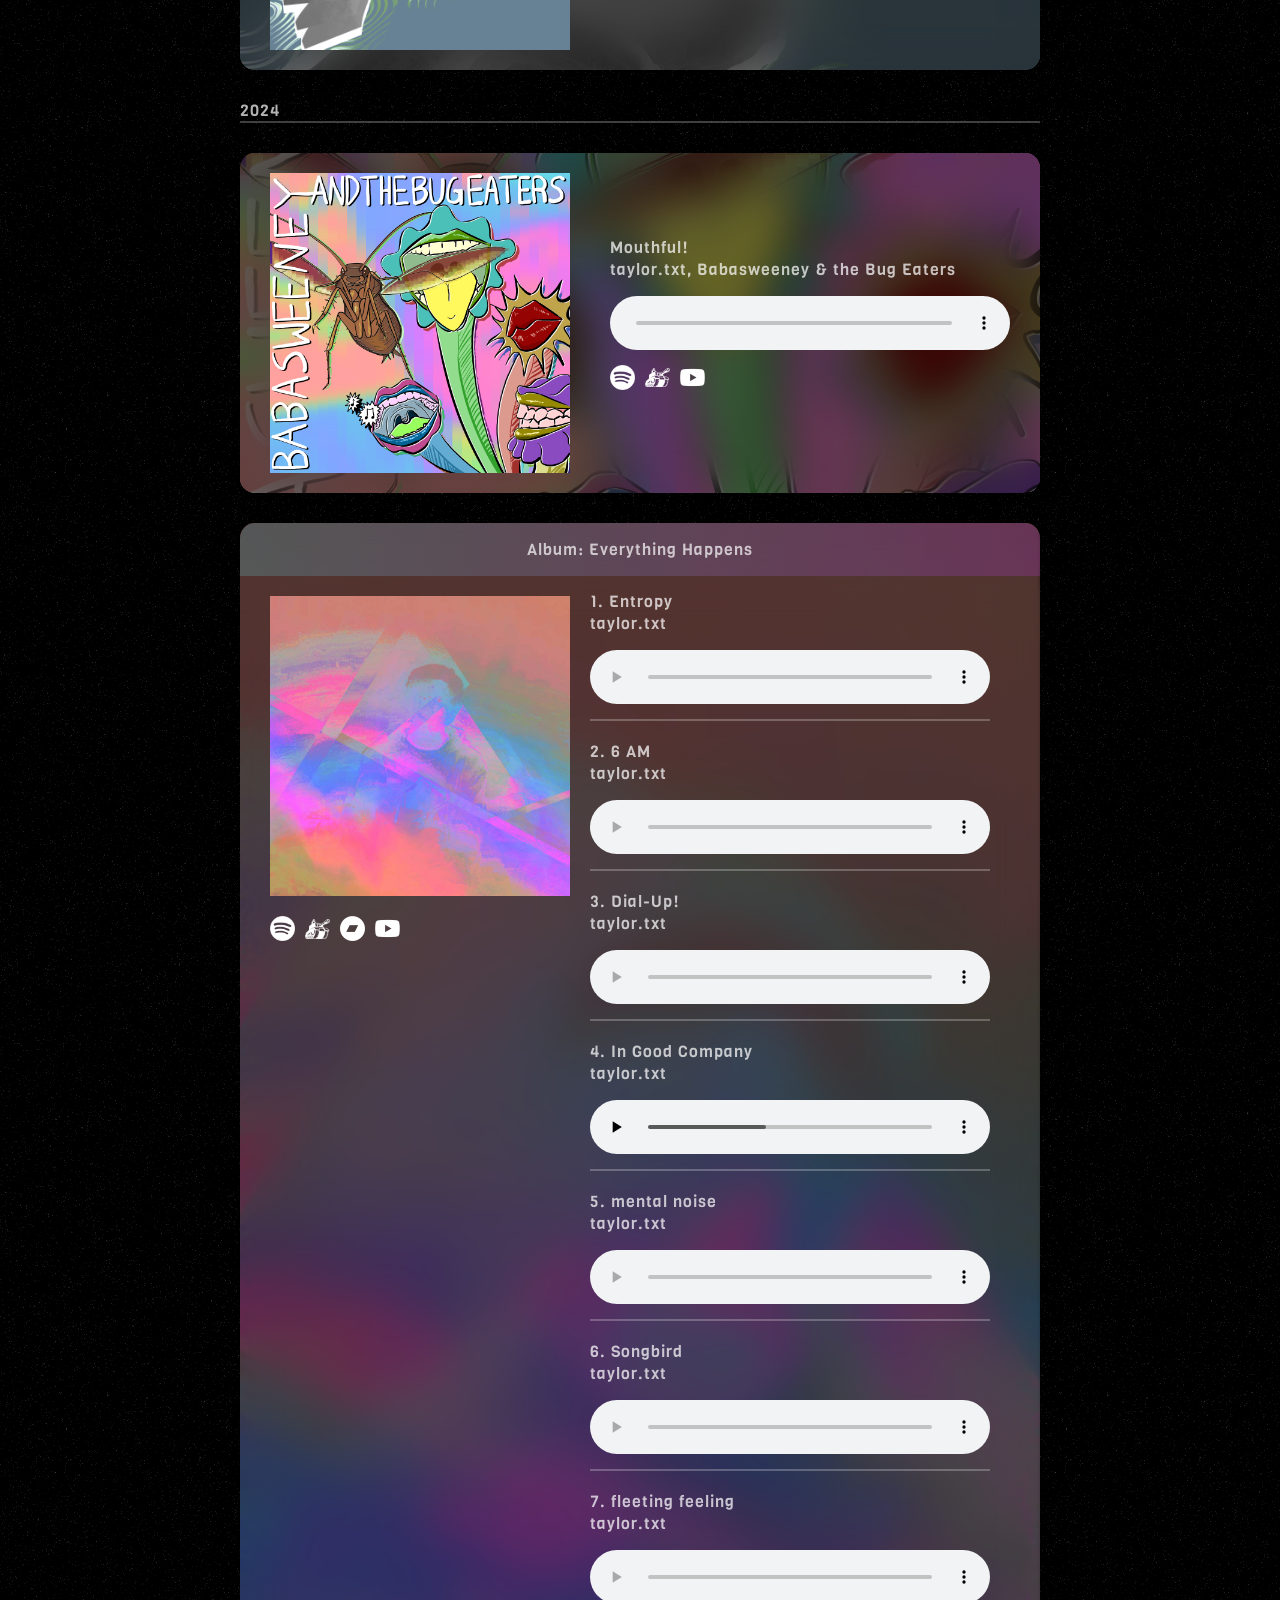
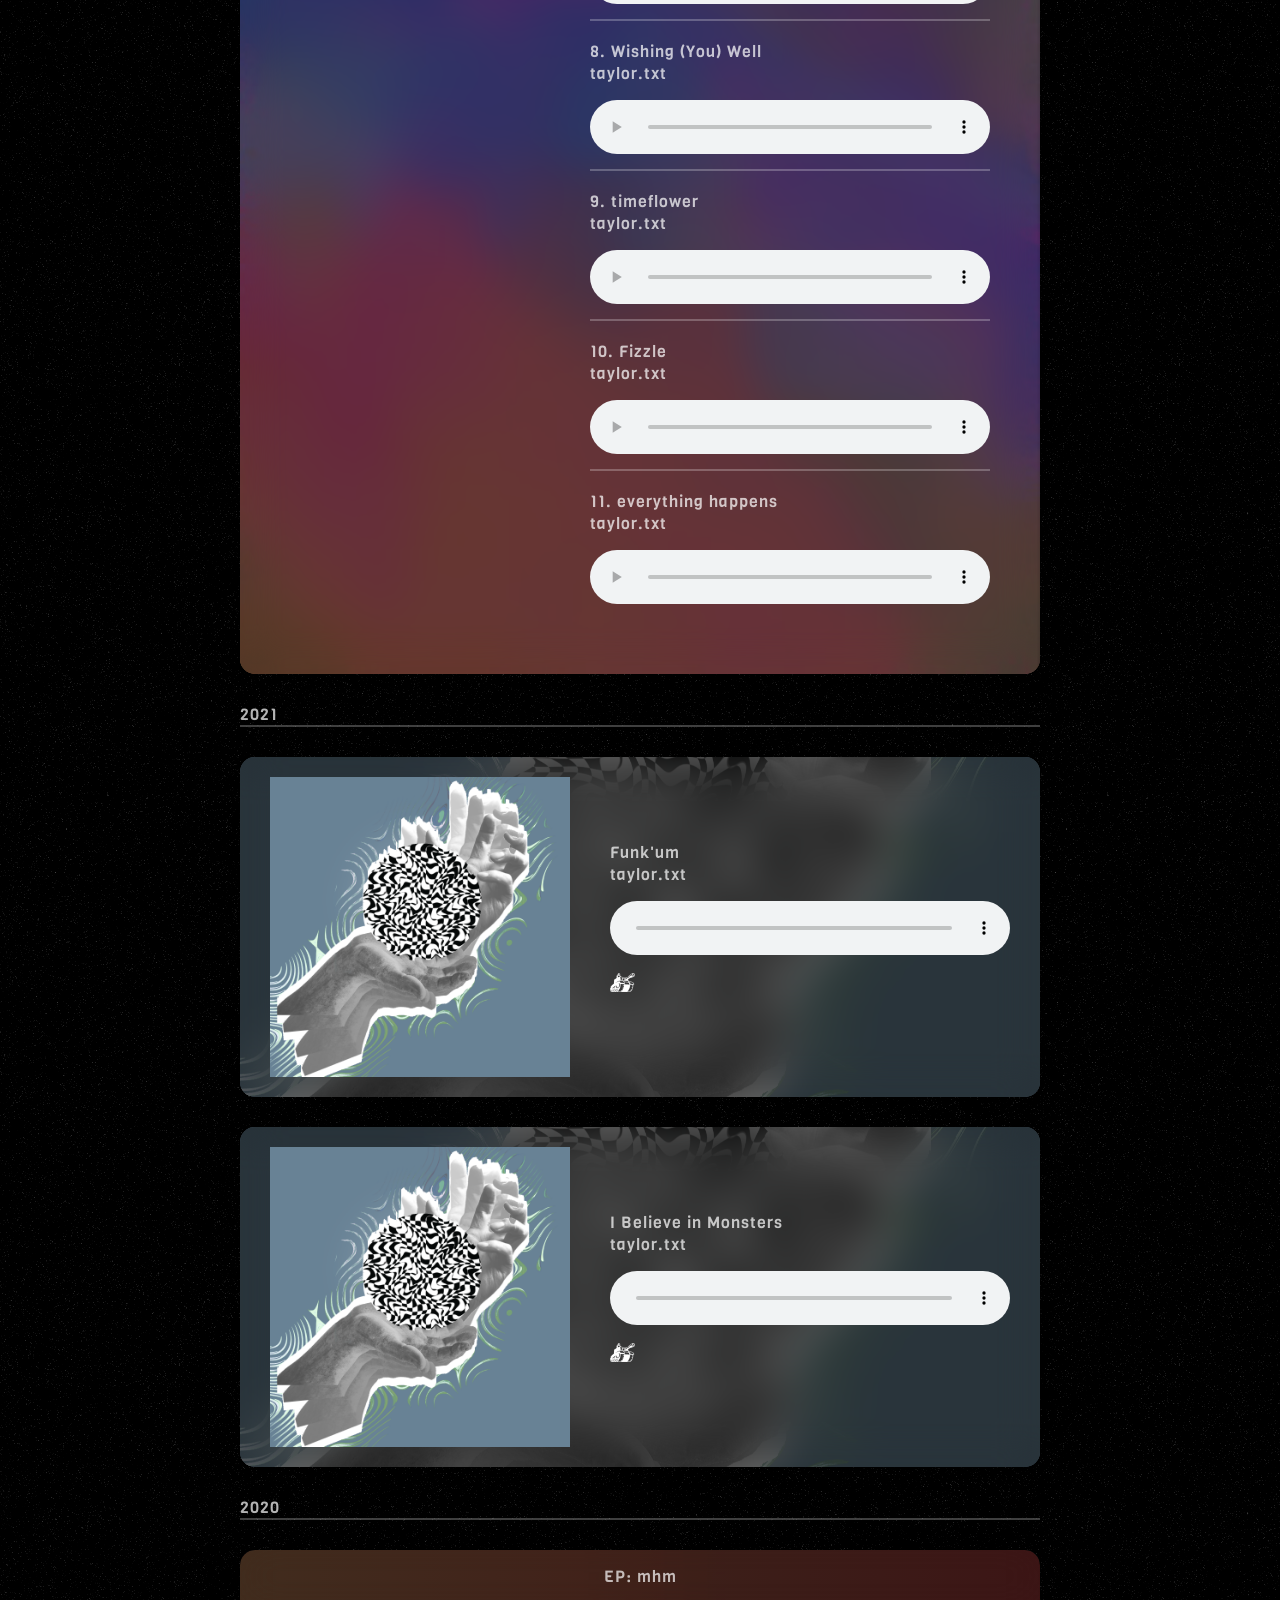
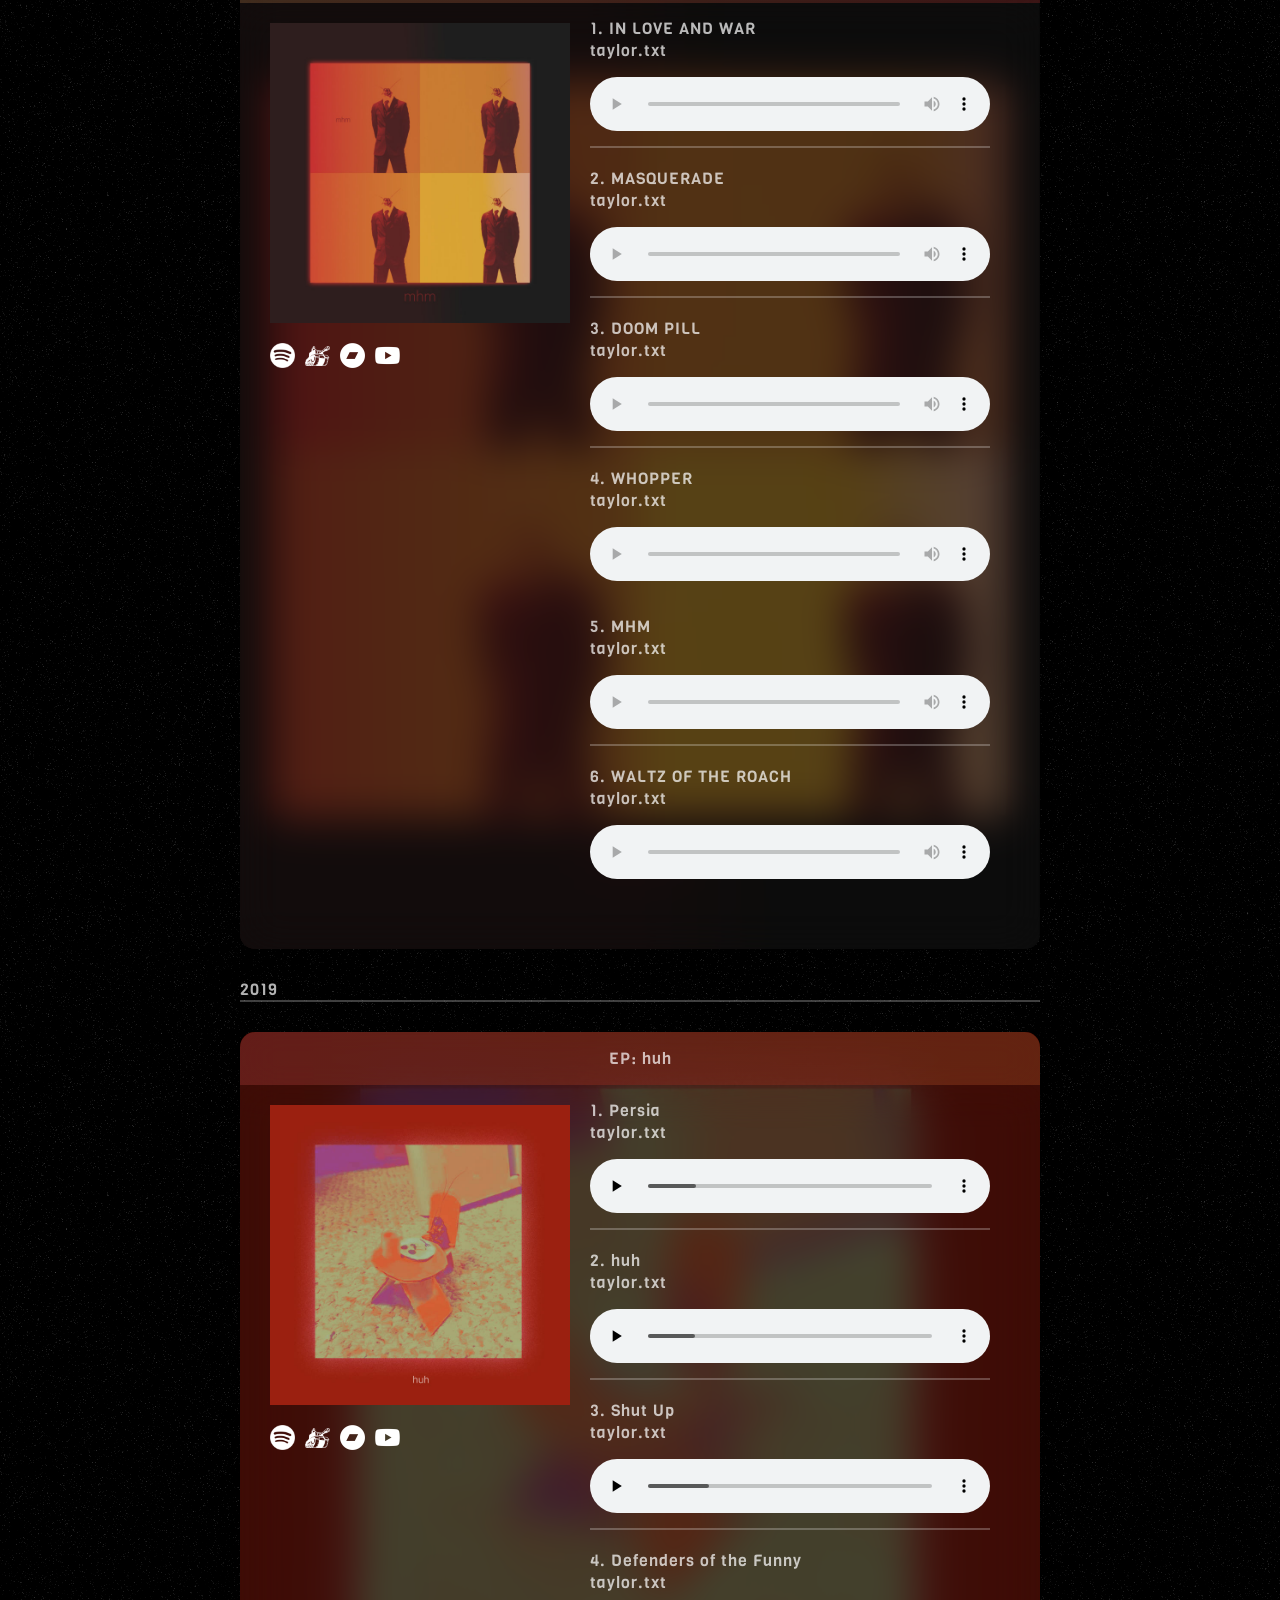
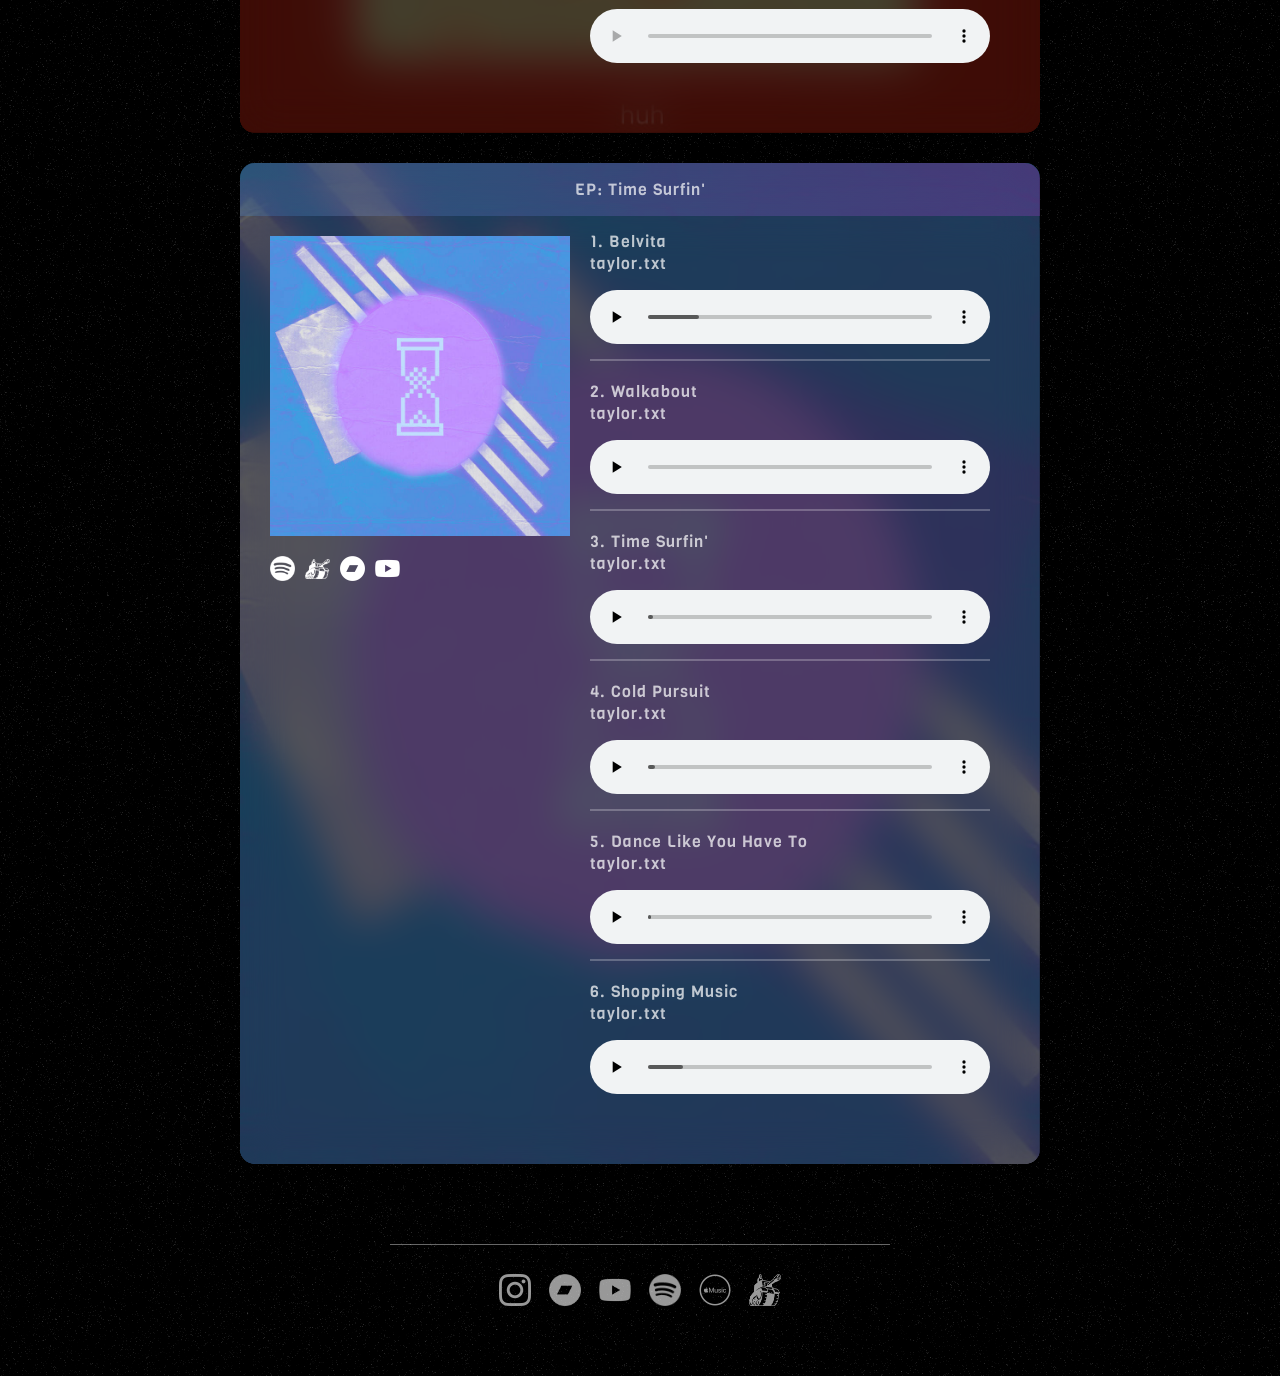
==== commit ea0c4e25: "Testing Mobile Fix testing mobile fix" ====
--- a/index.html
+++ b/index.html
@@ -2,6 +2,7 @@
 <html>
   <head>
     <meta charset="utf-8">
+    <meta name="viewport" content="width=device-width, initial-scale=1">
     <title>taylor.txt</title>
     <link href="main.css" rel="stylesheet">
     <link rel="icon" href="images/roachcartoon.png" type="image/x-icon">
--- a/main.css
+++ b/main.css
@@ -30,7 +30,7 @@
   flex-direction: column;
   justify-content: center;
   align-items: center;
-  width: 100vw;
+  width: 100%;
   height: 35px;
   z-index: 10;
   top: 0;
@@ -50,7 +50,7 @@
   align-items: center;
   gap: 22px;
 
-  width: 100vw;
+  width: 100%;
   height: 35px;
 
   z-index: 9;
@@ -1032,4 +1032,52 @@
 .album-song,
 .album-song-end {
   scroll-margin-top: 70px;
+}
+
+/* Mobile Fix */
+
+@media (max-width: 700px) {
+  *, *::before, *::after {
+    box-sizing: border-box;
+  }
+
+  .candy-swipe, .mouthful, .bitcrunch, .system-instruction, .megagecko,
+  .defenders-of-the-funny, .everything-happens, .mhm, .huh, .times {
+    width: calc(100% - 24px);
+    max-width: none;
+  }
+
+  .blur {
+    flex-direction: column;
+    align-items: center;
+    padding-left: 16px;
+    padding-right: 16px;
+  }
+
+  .paragraph {
+    margin: 14px 0;
+    width: 100%;
+    align-items: center;
+    text-align: center;
+  }
+
+  .cover {
+    width: min(320px, 100%);
+    height: auto;
+    aspect-ratio: 1 / 1;
+  }
+
+  audio {
+    width: 100%;
+    max-width: 420px;
+  }
+
+  .links {
+    justify-content: center;
+    flex-wrap: wrap;
+  }
+
+  .album-paragraph {
+    margin: 14px 0 0;
+  }
 }
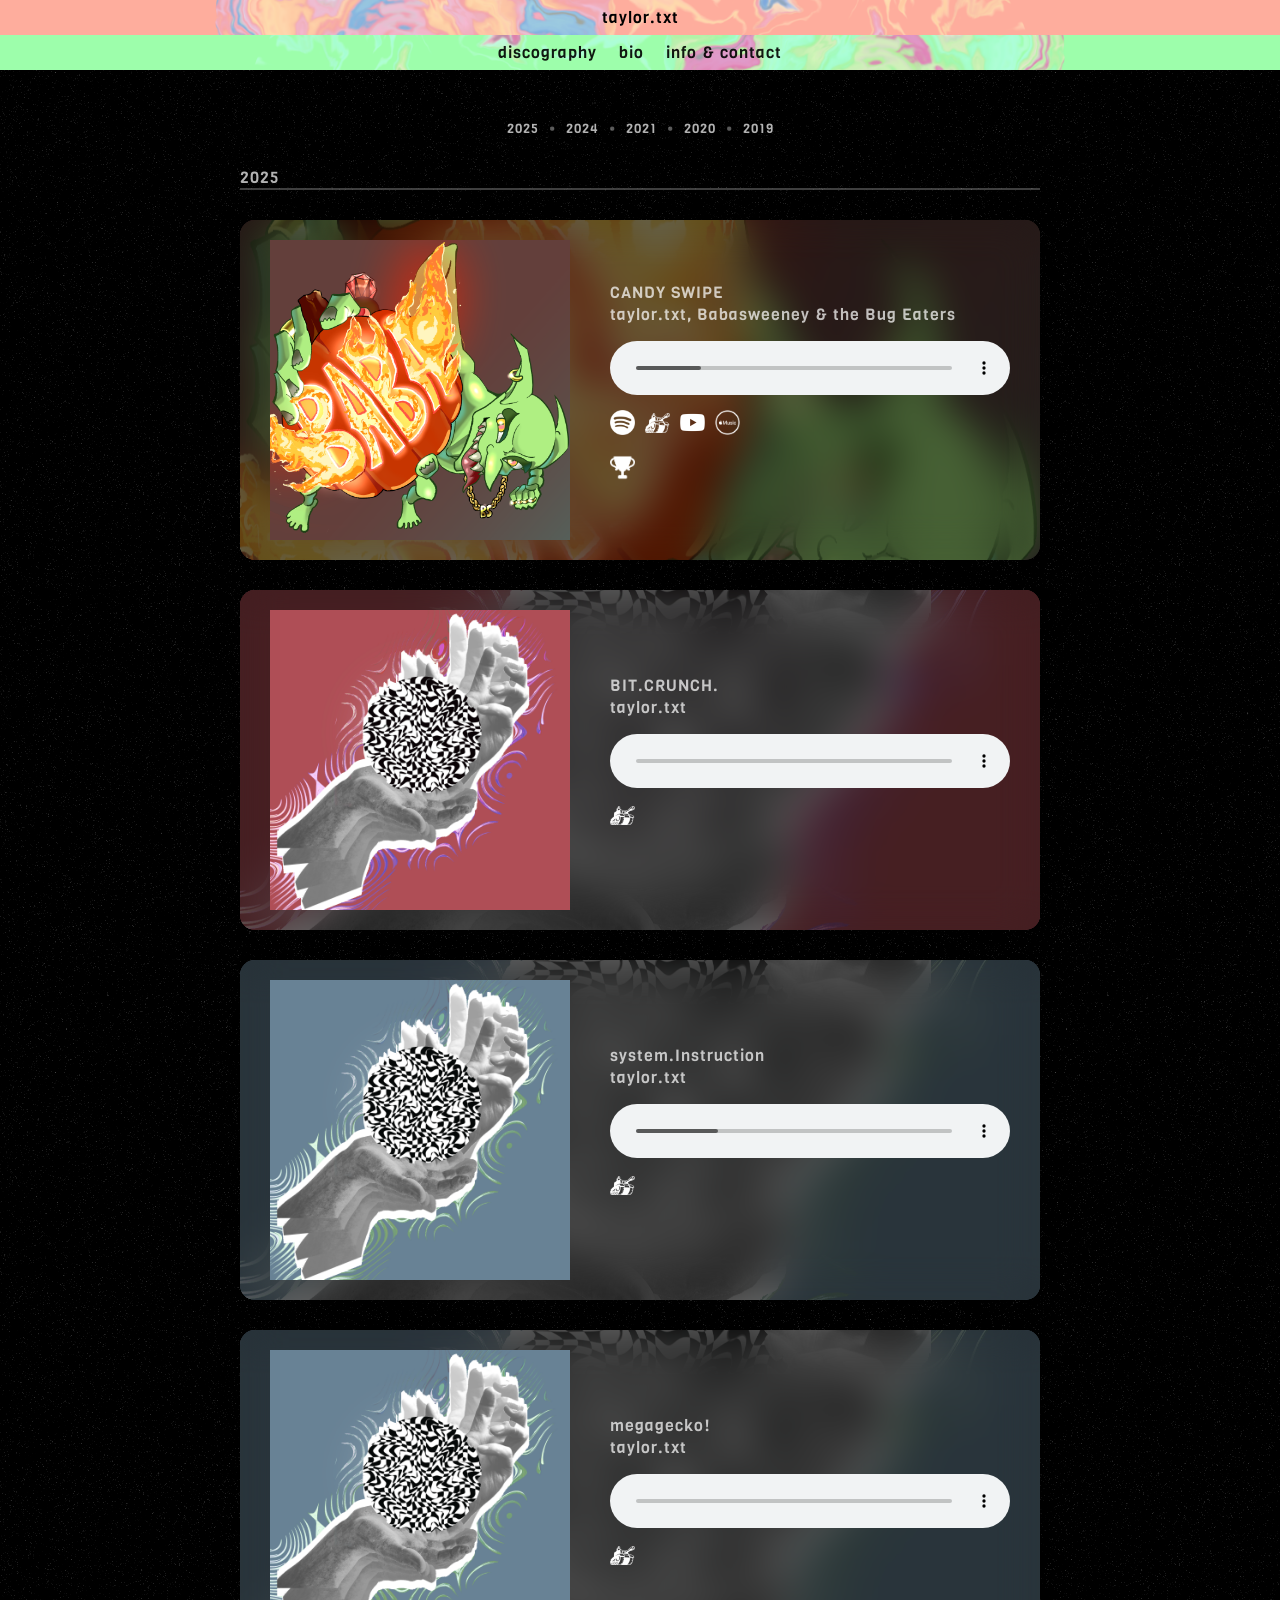
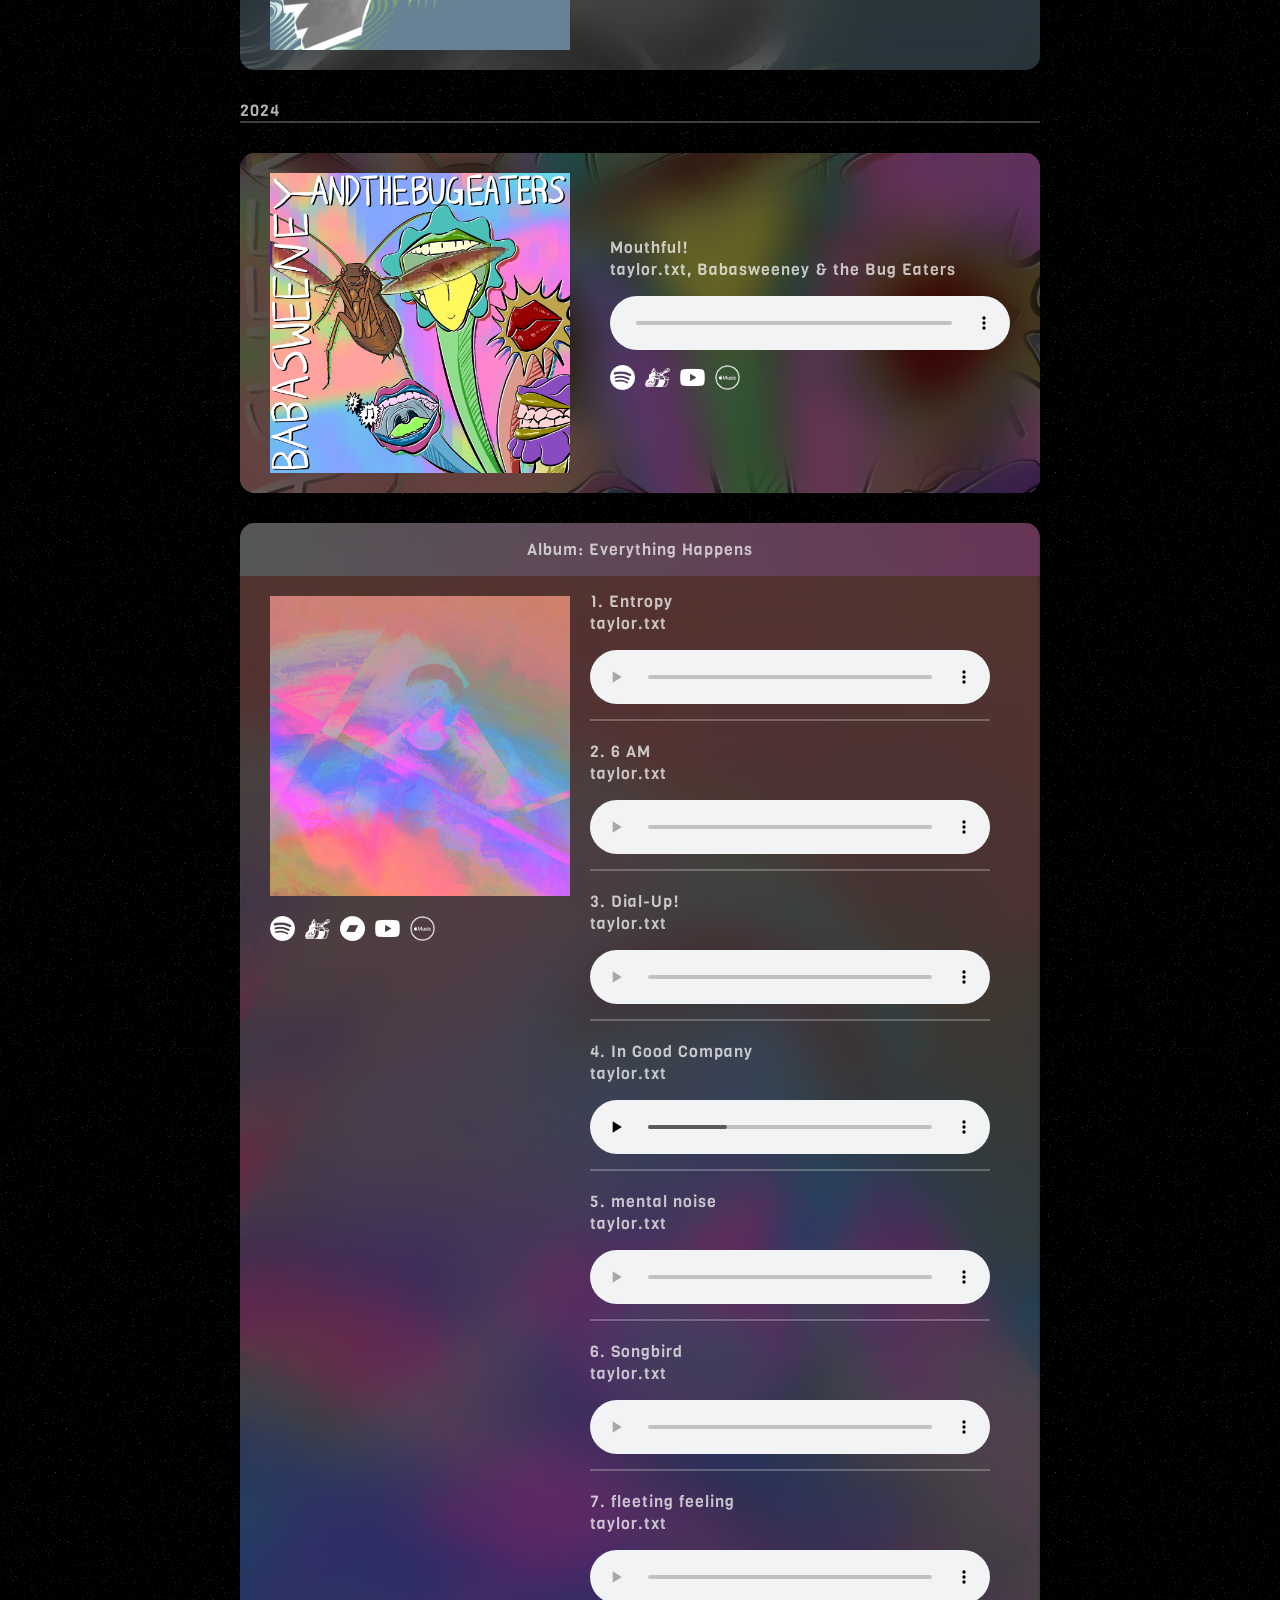
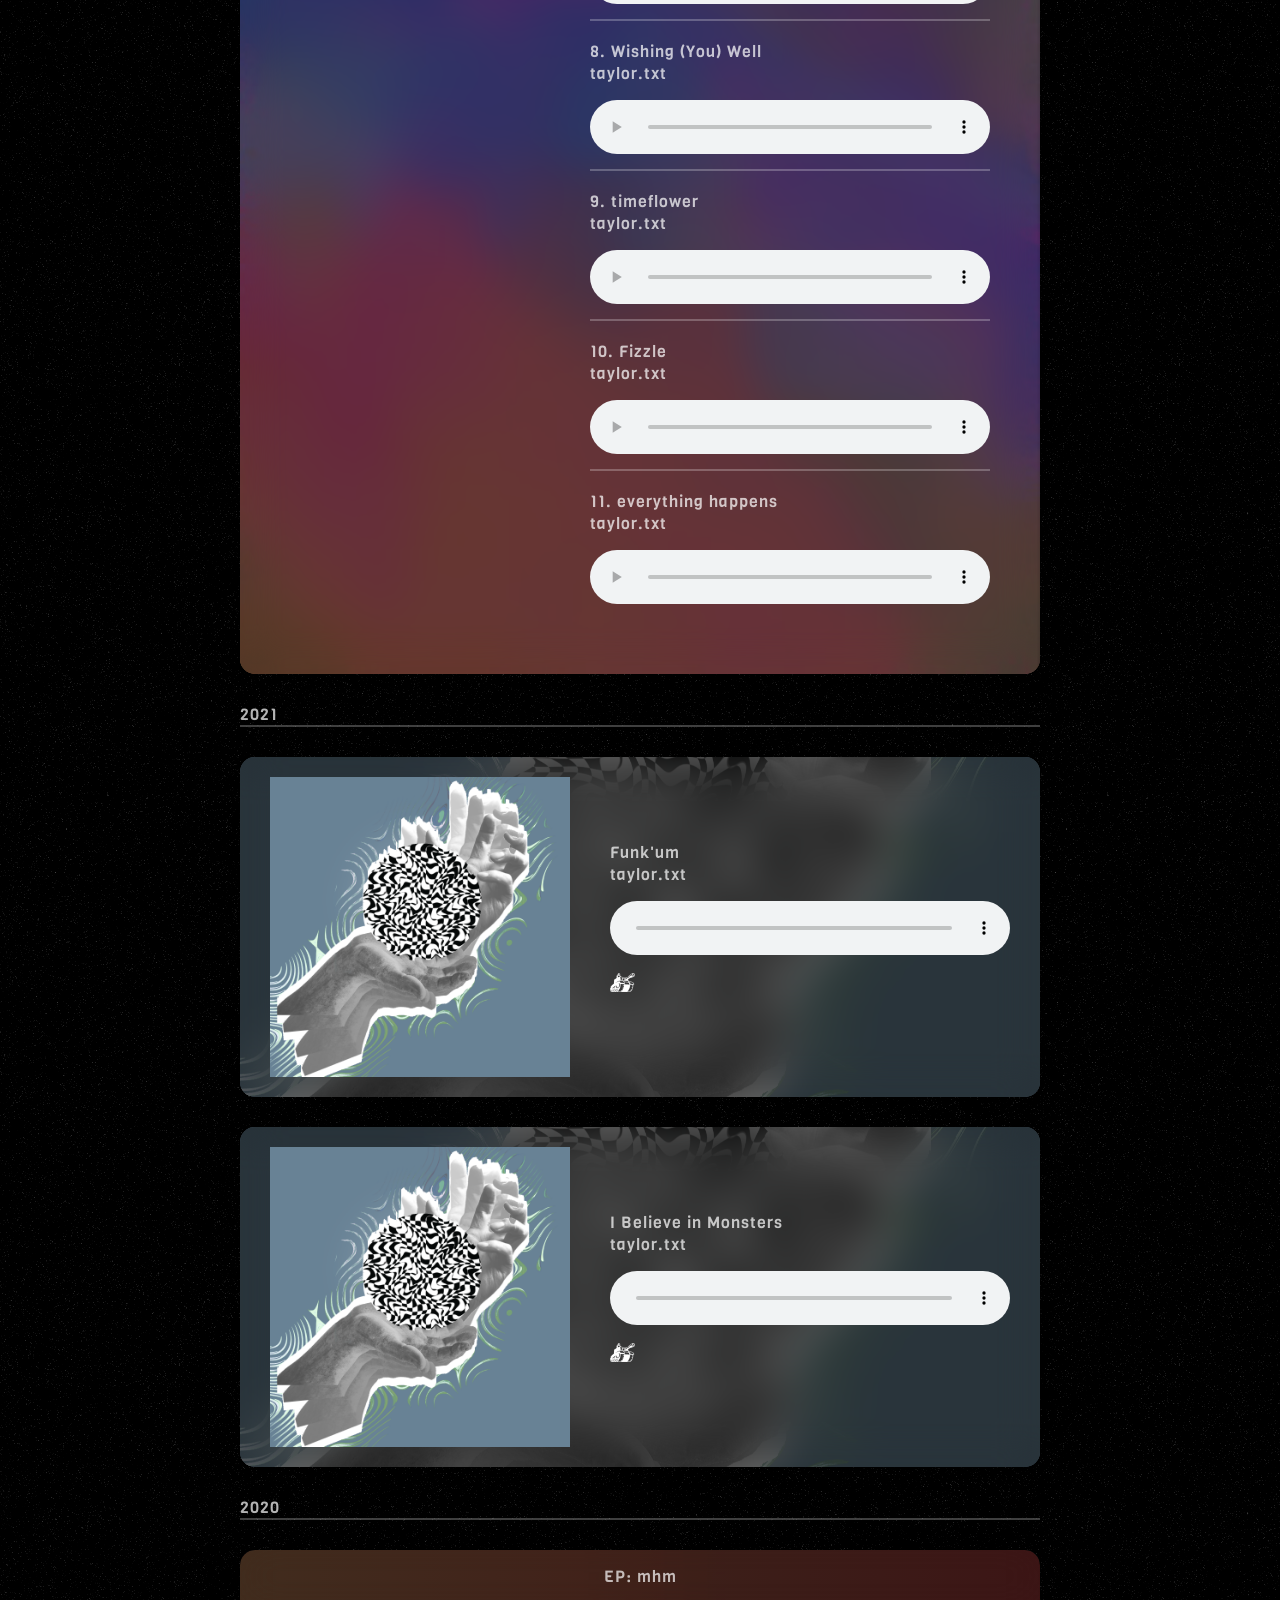
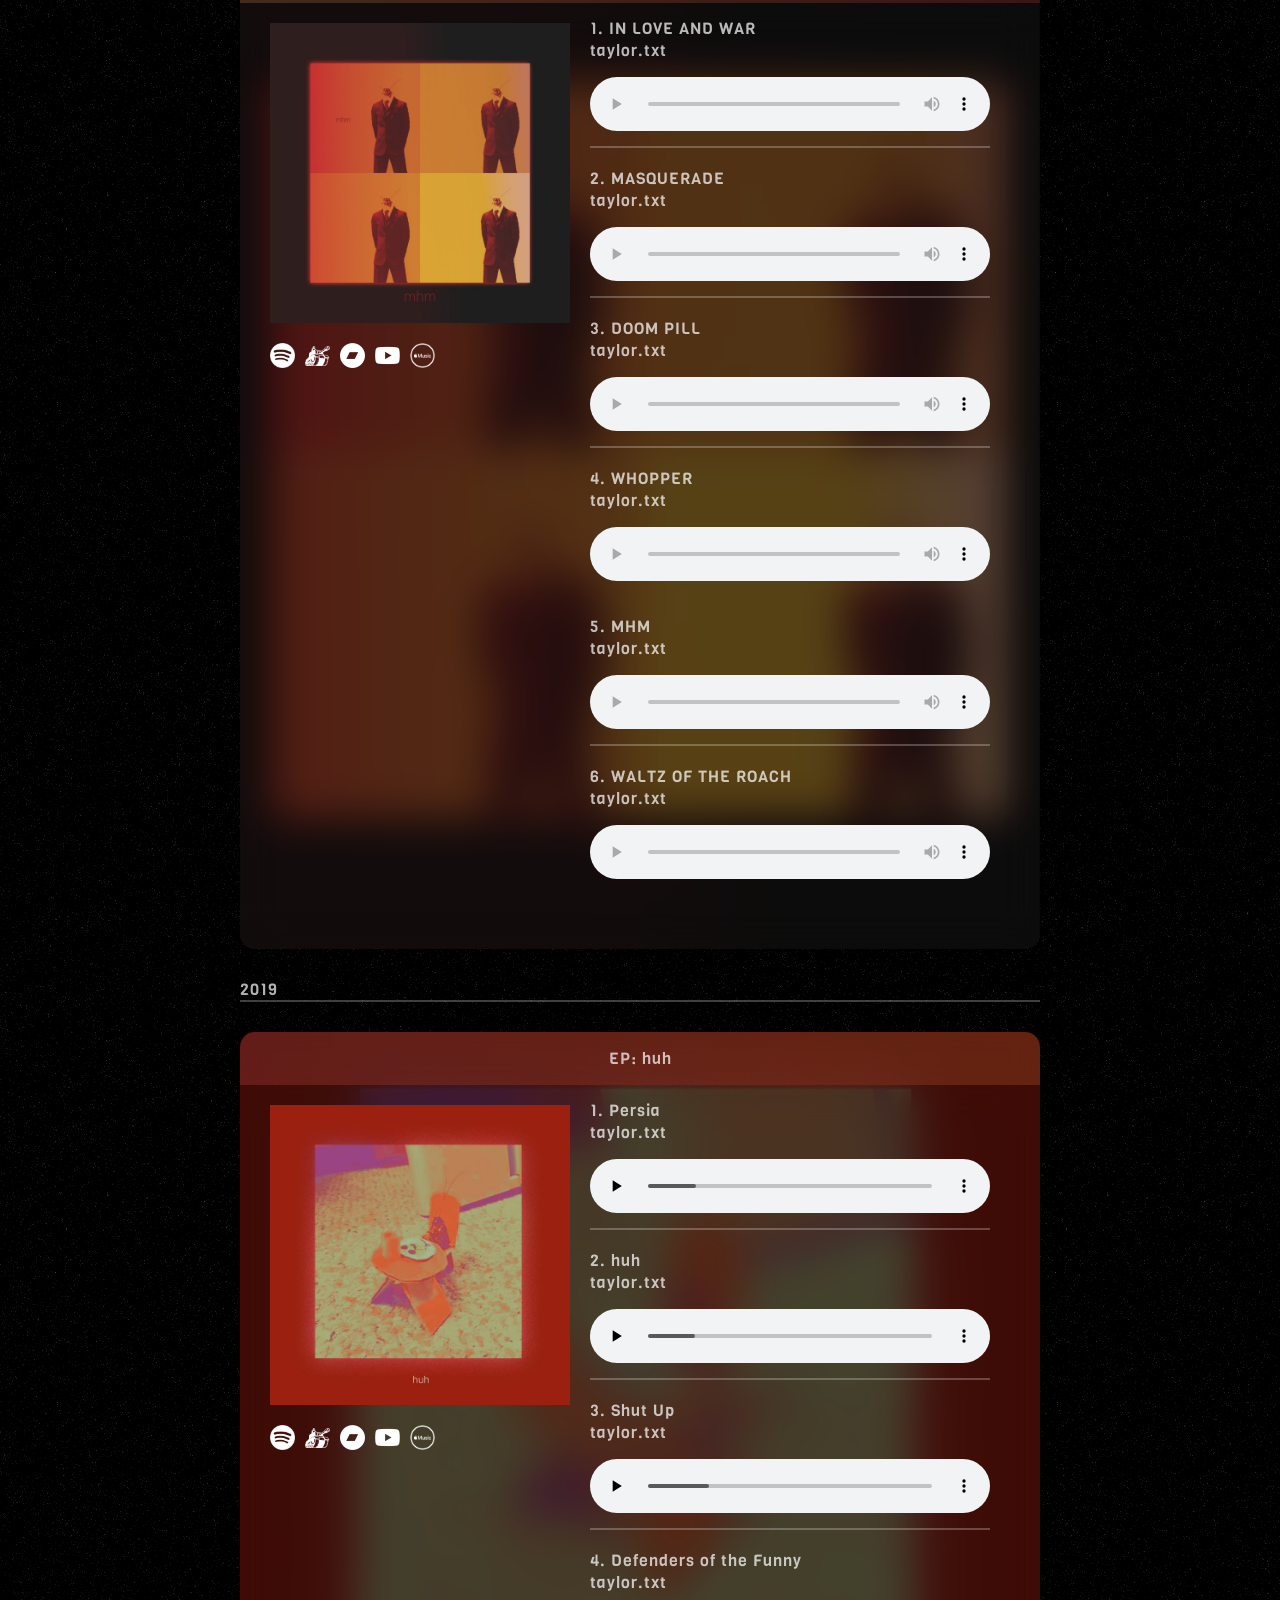
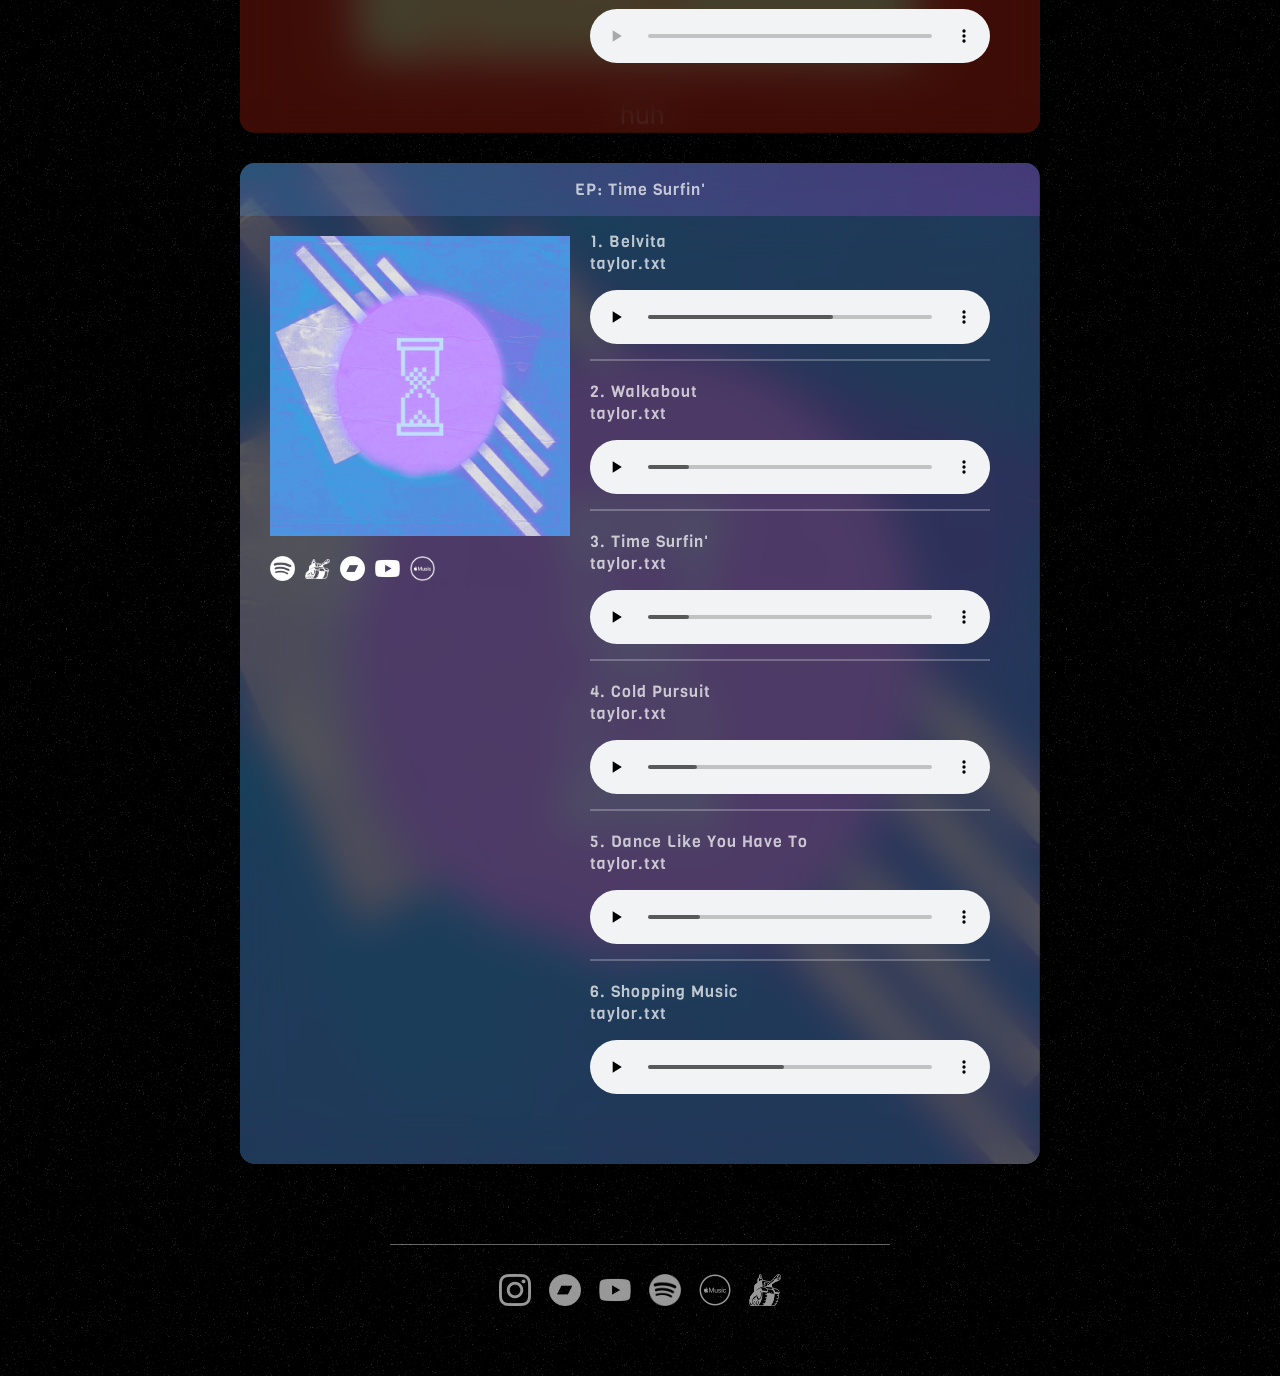
==== commit 1a8e293f: "Adding Apple Music - Added apple music link to all relevant tracks" ====
--- a/index.html
+++ b/index.html
@@ -60,6 +60,9 @@
                 <a href="https://www.youtube.com/watch?v=Jm4rDA1jpoc">
                   <img src="images/youtube.png" class="logo">
                 </a>
+                <a href="https://music.apple.com/us/song/candy-swipe-feat-babasweeney-the-bug-eaters/1850542556">
+                  <img src="images/apple.png" class="logo">
+                </a>
               </div>
 
               <div class="award-row">
@@ -164,6 +167,7 @@
               <a href="https://open.spotify.com/track/1qKCwi9tAZkAjLVULuh86g?si=be2162e97aa0405a"><img src="images/spotify.png" class="logo"></a>
               <a href="https://www.newgrounds.com/audio/listen/1369835"><img src="images/newgrounds.png" class="logo newgrounds"></a>
               <a href="https://www.youtube.com/watch?v=sHS77WkV168&ab_channel=RoachBoarderProductions"><img src="images/youtube.png" class="logo"></a>
+              <a href="https://music.apple.com/us/song/mouthful-feat-babasweeney-the-bug-eaters/1775717289"><img src="images/apple.png" class="logo"></a>
             </article>
           </article>
         </article>
@@ -185,6 +189,7 @@
               <a href="https://www.newgrounds.com/audio/listen/1317420"><img src="images/newgrounds.png" class="logo newgrounds"></a>
               <a href="https://taylor-txt.bandcamp.com/album/everything-happens"><img src="images/bandcamp.png" class="logo"></a>
               <a href="https://www.youtube.com/watch?v=dkNdezNLzds&list=OLAK5uy_kvpY8RTob9sV9rEingVXrX-GRbf1f-2v8&ab_channel=taylor.txt-Topic"><img src="images/youtube.png" class="logo"></a>
+              <a href="https://music.apple.com/us/album/everything-happens/1743547092"><img src="images/apple.png" class="logo"></a>
             </article>
           </article>
 
@@ -370,6 +375,7 @@
               <a href="https://www.newgrounds.com/playlist/103578/mhm-ep"><img src="images/newgrounds.png" class="logo newgrounds"></a>
               <a href="https://taylor-txt.bandcamp.com/album/mhm"><img src="images/bandcamp.png" class="logo"></a>
               <a href="https://www.youtube.com/watch?v=AVcmy2VKDG0&list=OLAK5uy_laum6QFuE2WOdC3O7ubmOfNHQCNFpkUa0&ab_channel=taylor.txt-Topic"><img src="images/youtube.png" class="logo"></a>
+              <a href="https://music.apple.com/us/album/mhm-ep/1529746303"><img src="images/apple.png" class="logo"></a>
             </article>
           </article>
 
@@ -457,6 +463,7 @@
               <a href="https://www.newgrounds.com/playlist/94385/huh-ep"><img src="images/newgrounds.png" class="logo newgrounds"></a>
               <a href="https://taylor-txt.bandcamp.com/album/huh"><img src="images/bandcamp.png" class="logo"></a>
               <a href="https://www.youtube.com/watch?v=Wahojsenagk&list=OLAK5uy_ll2gtKgvzxj6YxslAyQDkHJxw_SwwxfUM"><img src="images/youtube.png" class="logo"></a>
+              <a href="https://music.apple.com/us/album/huh-ep/1529743223"><img src="images/apple.png" class="logo"></a>
             </article>
           </article>
 
@@ -520,6 +527,7 @@
               <a href="https://www.newgrounds.com/playlist/94384/time-surfin-ep"><img src="images/newgrounds.png" class="logo newgrounds"></a>
               <a href="https://taylor-txt.bandcamp.com/album/time-surfin"><img src="images/bandcamp.png" class="logo"></a>
               <a href="https://www.youtube.com/watch?v=gRJ3j4UlXbI&list=OLAK5uy_mtruRbo_Y2L9Cgl0rhsCfYl0Hgurj7nxw"><img src="images/youtube.png" class="logo"></a>
+              <a href="https://music.apple.com/us/album/time-surfin-ep/1529699733"><img src="images/apple.png" class="logo"></a>
             </article>
           </article>
 
--- a/main.css
+++ b/main.css
@@ -3,6 +3,10 @@
   src: url('fonts/Viga-Regular.ttf') format('truetype');
   font-weight: normal;
   font-style: normal;
+}
+
+html {
+  overflow-x: hidden;
 }
 
 body {
@@ -15,6 +19,8 @@
   padding-top: 70px;
   padding-bottom: 25px;
   overflow-x: hidden;
+  width: 100%;
+  position: relative;
 }
 
 audio {
